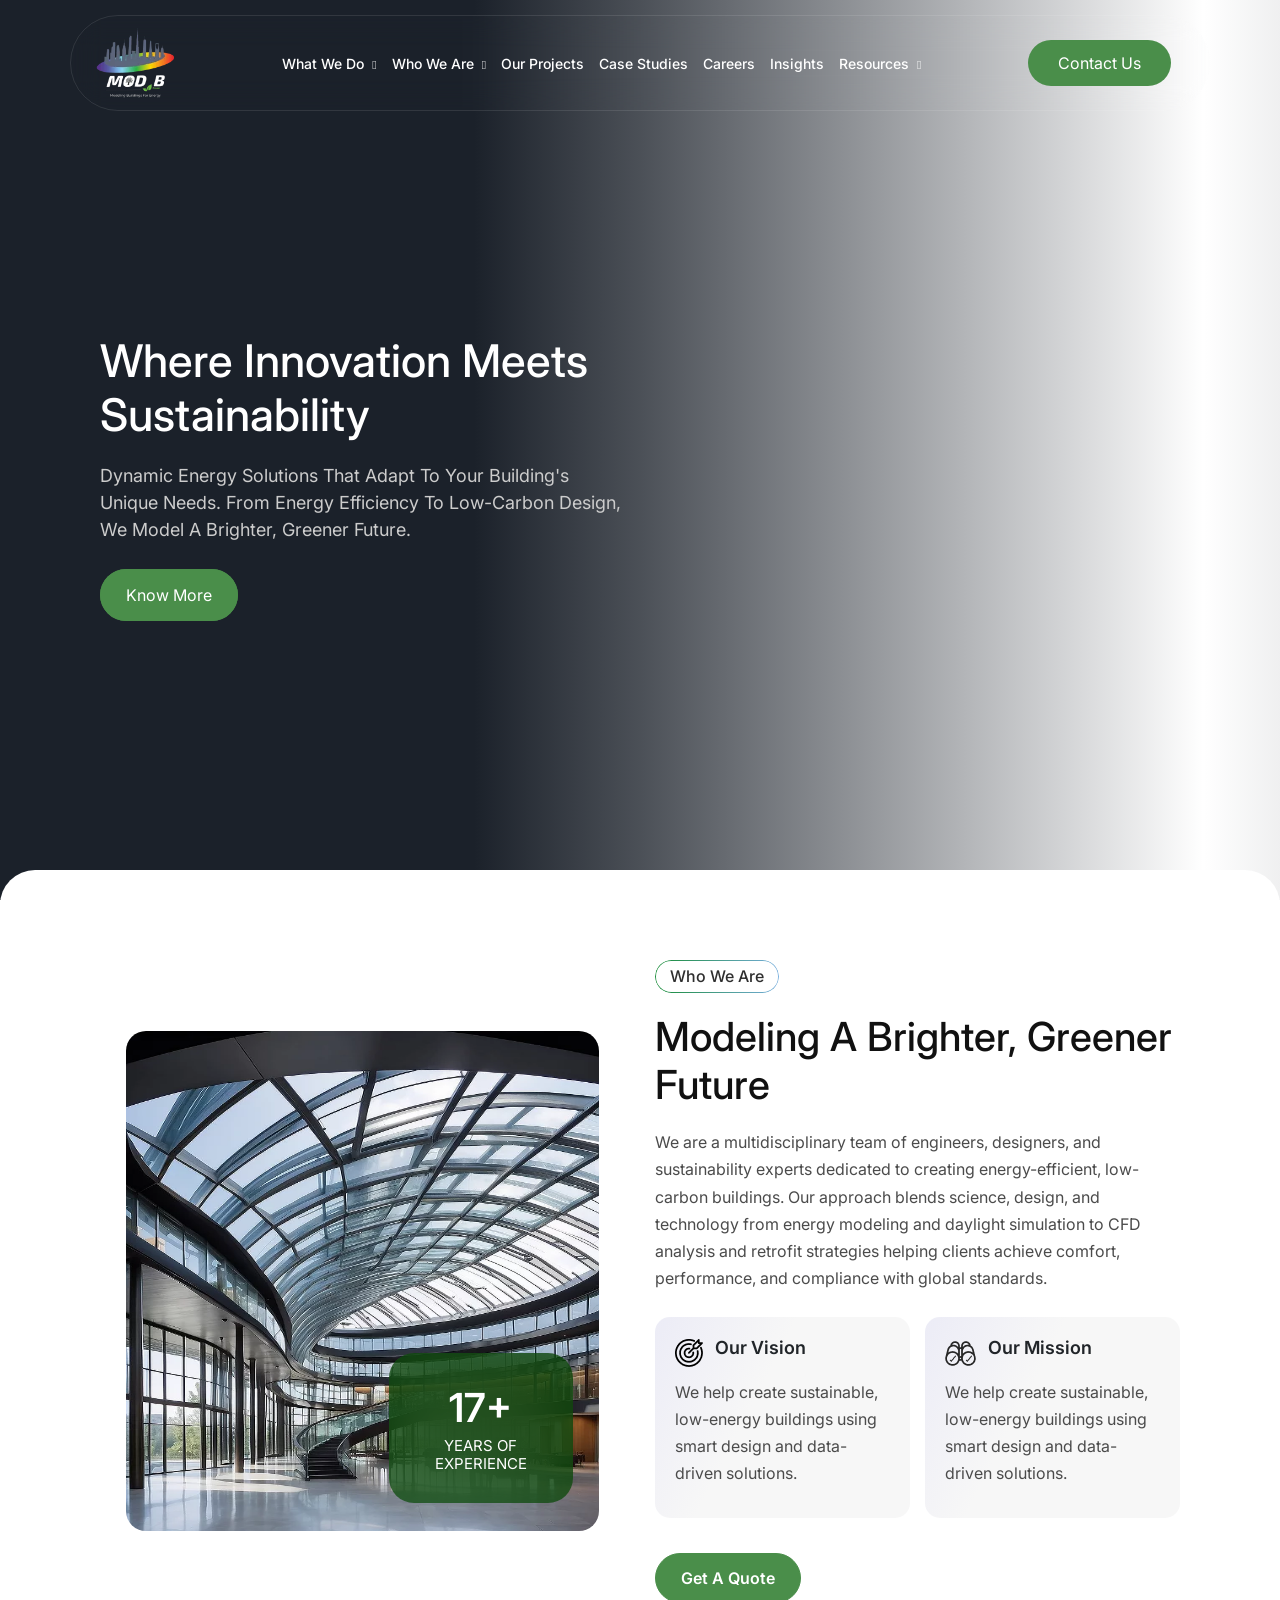
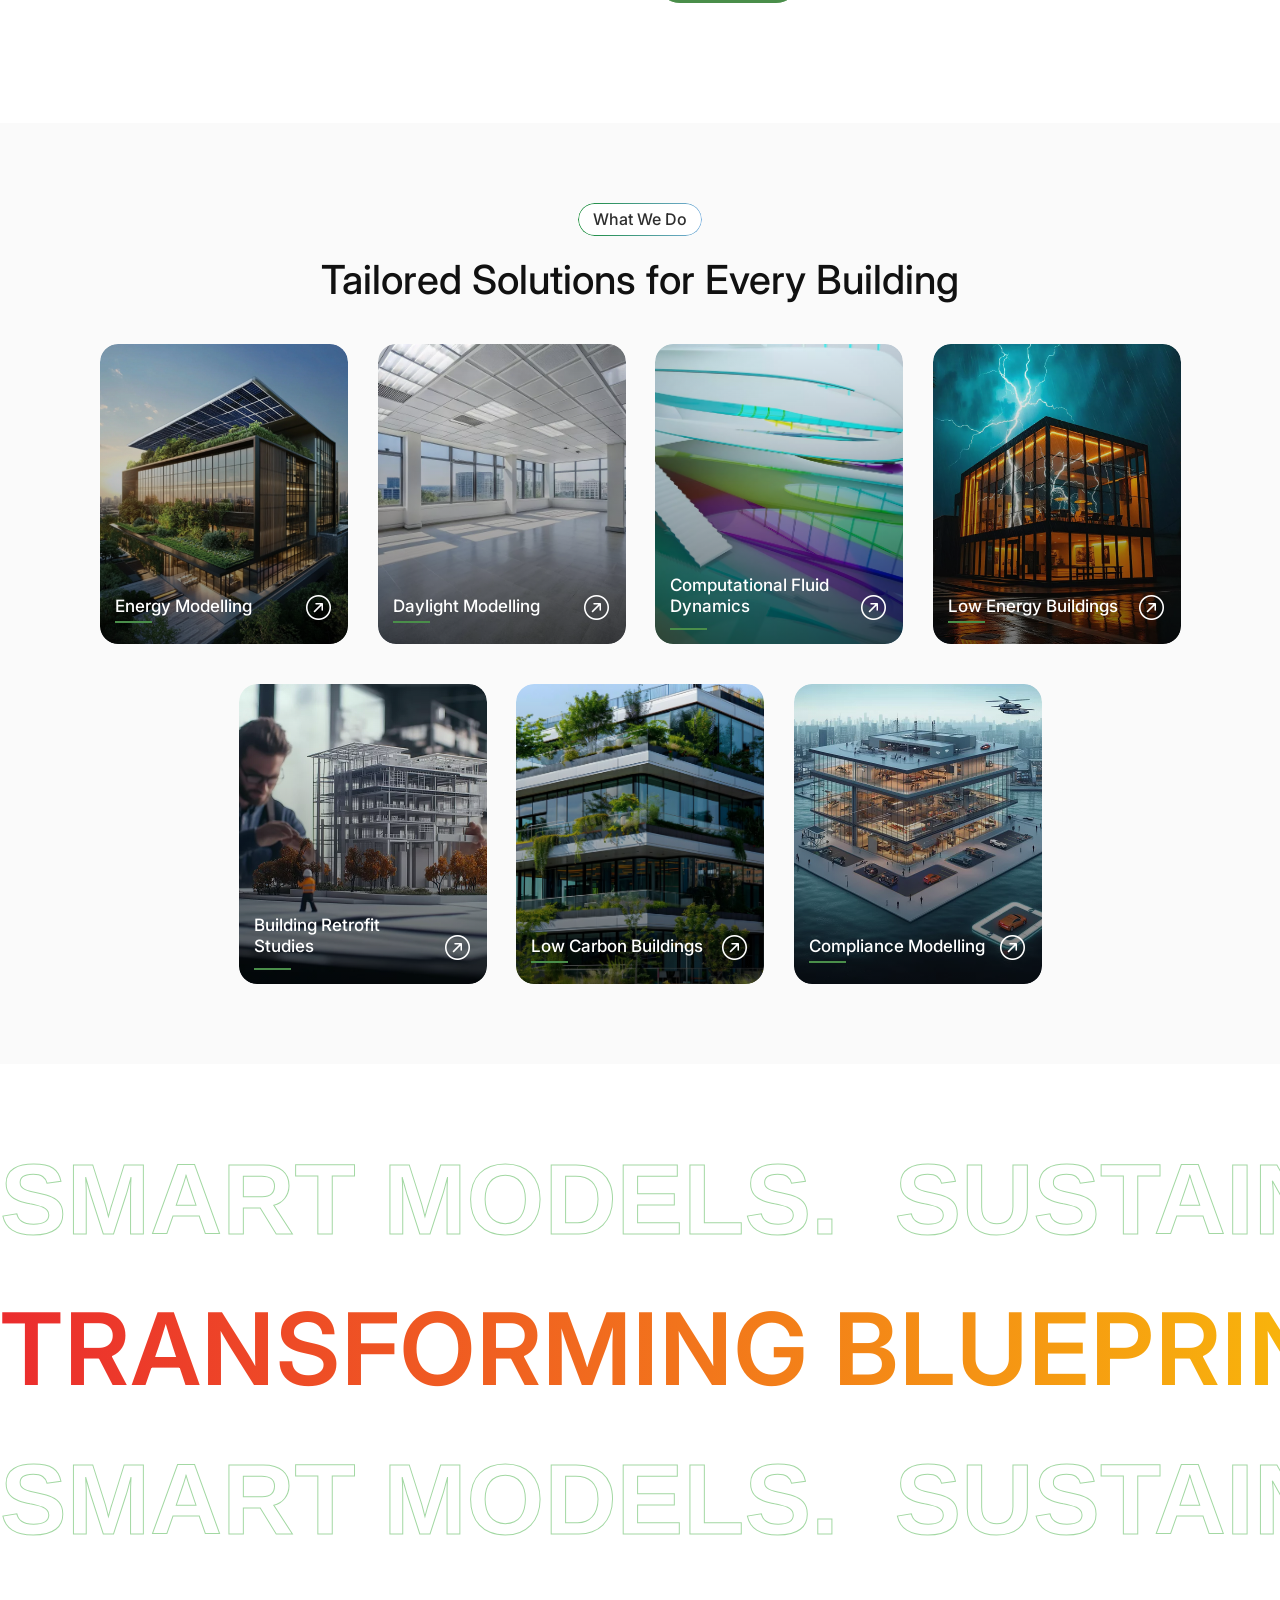
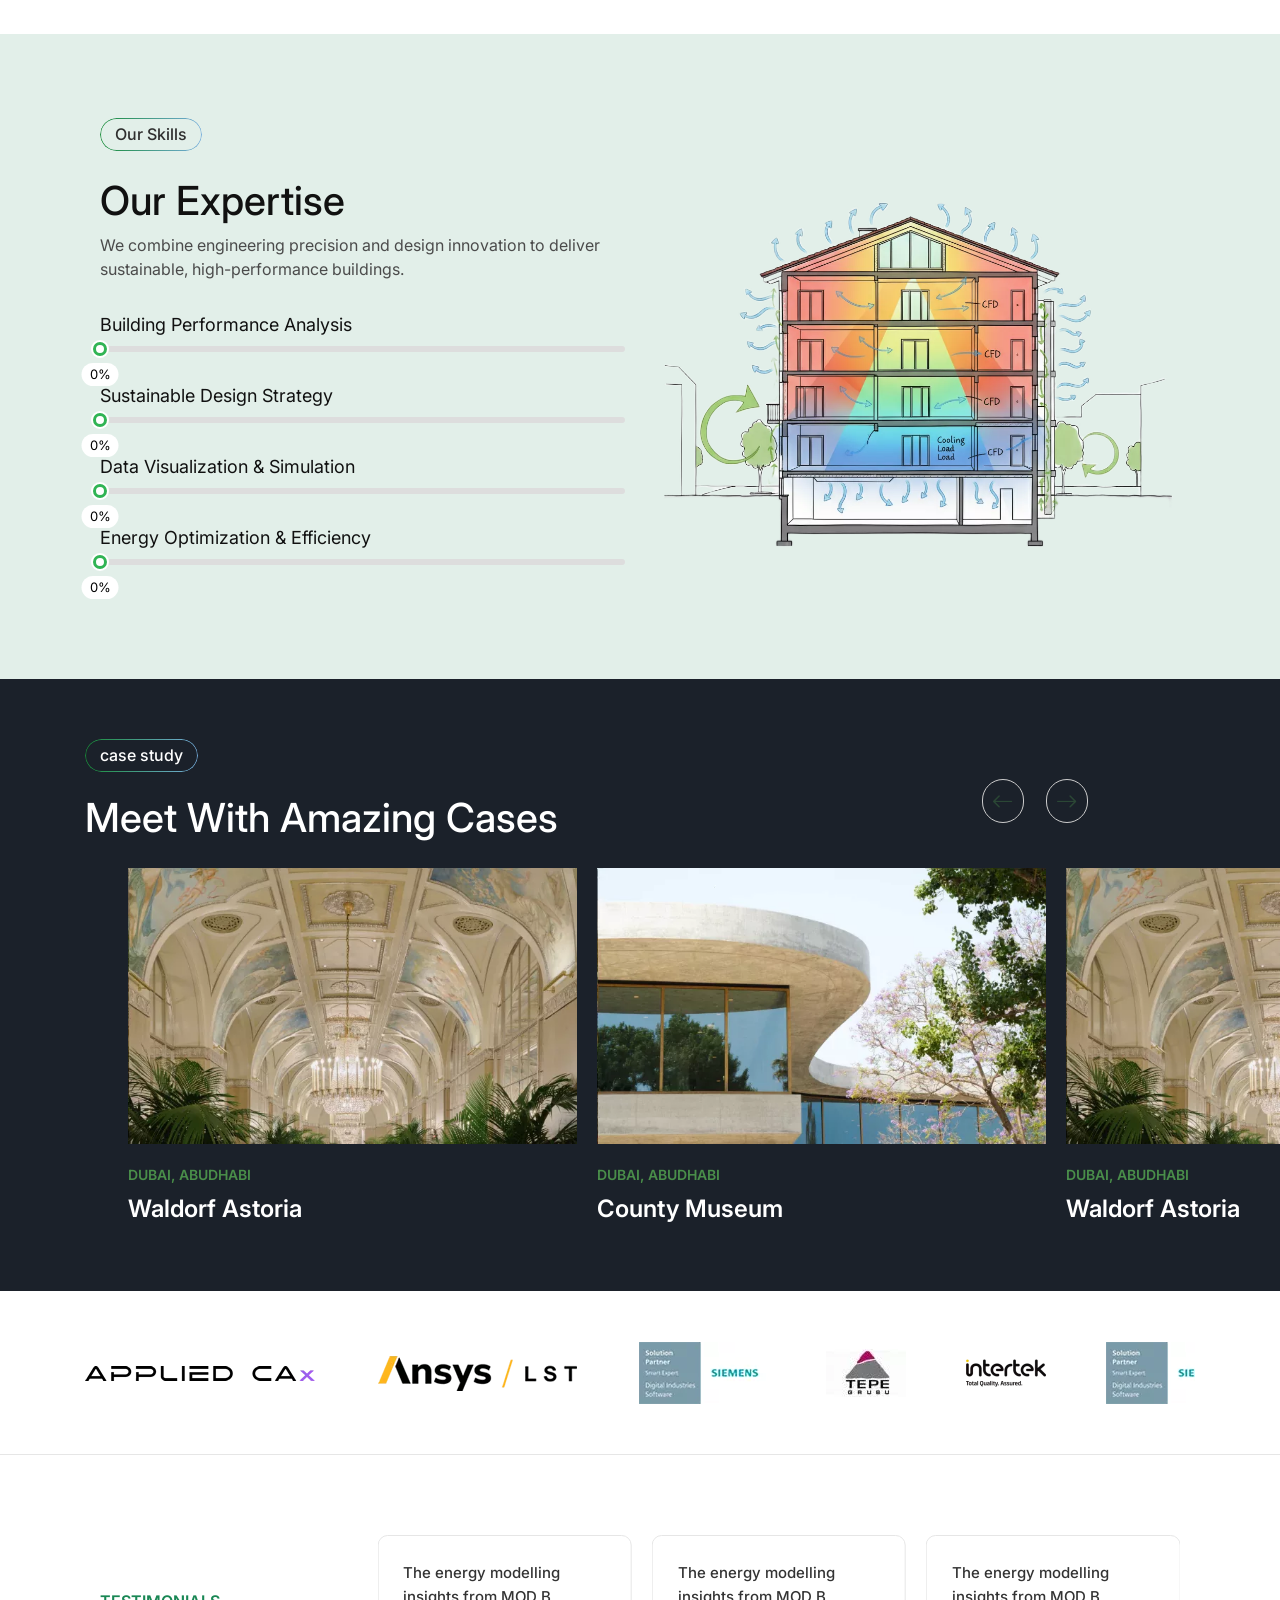
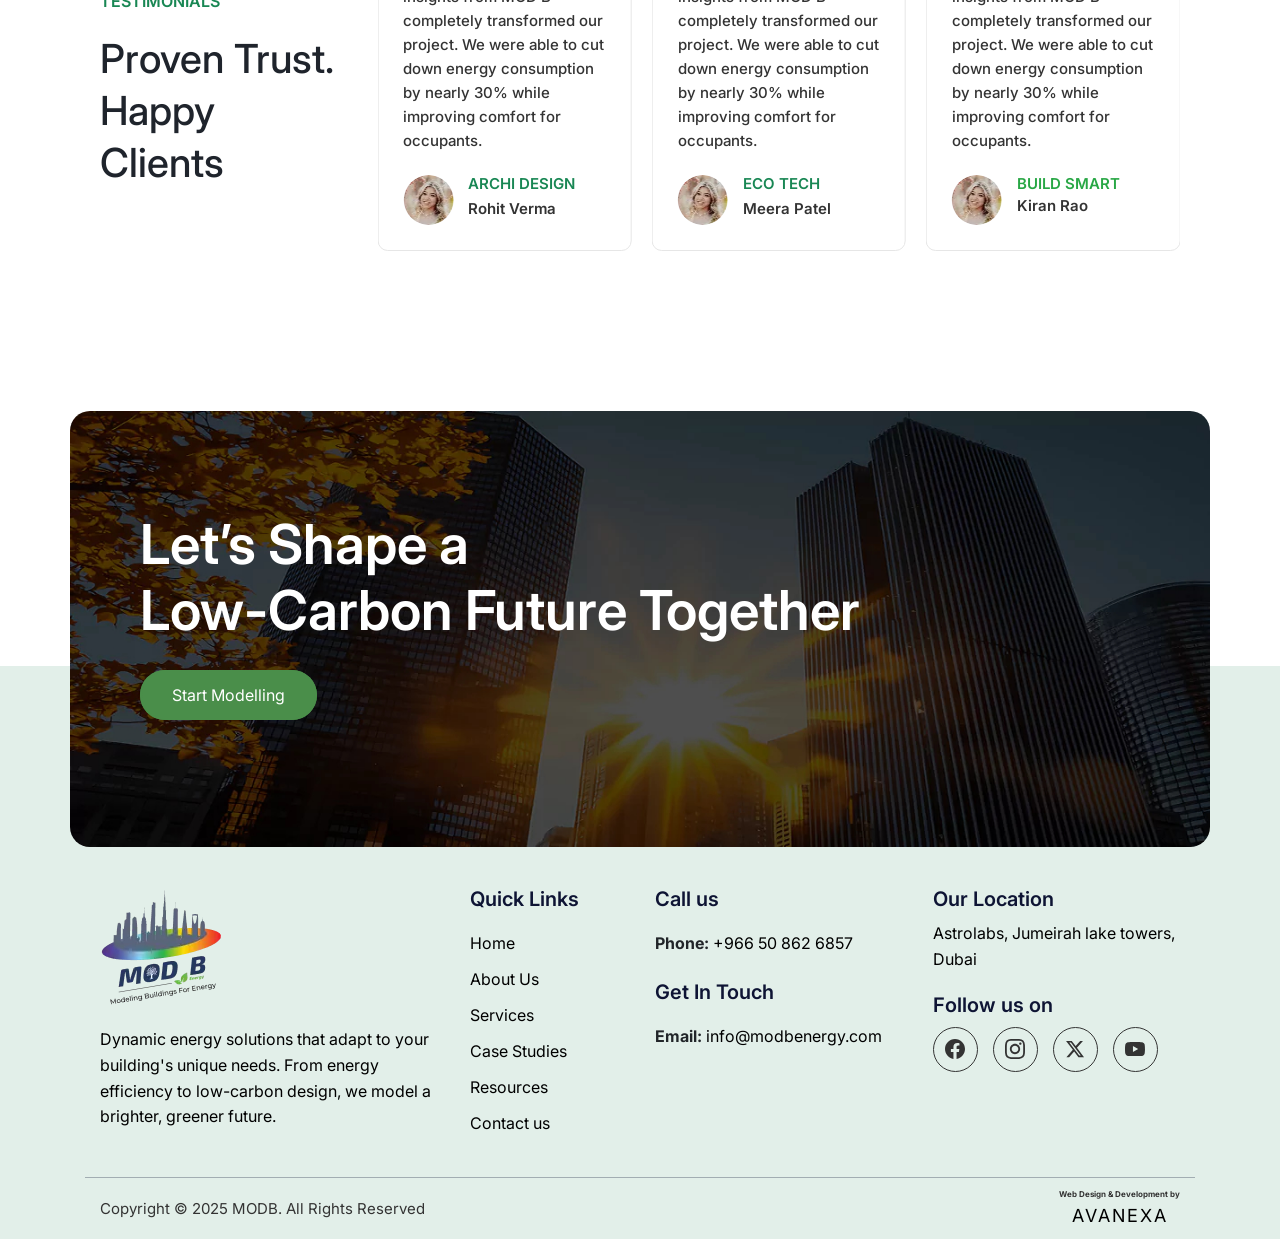
==== index.html @ cf3253ca "first comit" ====
<!DOCTYPE html>
<html lang="en">
  <link rel="stylesheet" href="https://cdnjs.cloudflare.com/ajax/libs/font-awesome/6.4.0/css/solid.min.css">
<link href="https://unpkg.com/aos@2.3.1/dist/aos.css" rel="stylesheet">
 <script src="https://unpkg.com/aos@2.3.1/dist/aos.js"></script>

<head>
  <title>MODB</title>
  <meta charset="utf-8">
  <meta name="viewport" content="width=device-width, initial-scale=1">
  <link rel="stylesheet" href="https://cdn.jsdelivr.net/npm/swiper@11/swiper-bundle.min.css" />
  <link rel="stylesheet" type="text/css" href="css/bootstrap.min.css">
  <link rel="stylesheet" type="text/css" href="plugins/animate/animate.min.css">
  <link rel="stylesheet" type="text/css" href="plugins/jquery-ui/jquery-ui.css">
  <link rel="stylesheet" type="text/css" href="plugins/slick/slick.css">
  <link rel="stylesheet" type="text/css" href="plugins/slick/slick-theme.css">
  <link rel="stylesheet" type="text/css" href="plugins/navbar/stellarnav.min.css">
  <link rel="stylesheet" type="text/css" href="plugins/lightbox/lightgallery.min.css">
  <link rel="stylesheet" type="text/css" href="plugins/lightbox/lg-transitions.min.css">
  <link rel="stylesheet" type="text/css" href="plugins/jquery-modal/jquery.modal.min.css">
  <link rel="stylesheet" type="text/css" href="plugins/icon/bootstrap-icons.css">
  <!-- <link rel="stylesheet" type="text/css" href="plugins/animateonscroll/aos.css"> -->
  <link rel="stylesheet" type="text/css" href="css/style.css">
  <link rel="stylesheet" href="text/css" href="css/responsive.css">
</head>

<body>

  <!--- aos -->

   
   

  <header class="modp-main-heading animate__fadeInRight">
    <div class="container">
      <div class="col-lg-2">
        <div class="logo">
          <img  class="modp-main-heading-img" src="images/modb-logo.webp">
        </div>
      </div>
    <div class="col-lg-8">
  <nav class="modo-unique-nav">
    <ul class="modo-unique-nav-ul">
      <!-- Dropdown 1 -->
      <li class="modo-unique-nav-item has-dropdown">
        <a href="#">What We Do</a>
        <ul class="modo-unique-dropdown">
           <li><a href="#">Service 1</a></li>
          <li><a href="#">Service 2</a></li>
          <li><a href="#">Service 3</a></li>
        </ul>
      </li>

      <!-- Dropdown 2 -->
      <li class="modo-unique-nav-item has-dropdown">
        <a href="#">Who We Are</a>
        <ul class="modo-unique-dropdown">
          <li><a href="#">About Us</a></li>
          <li><a href="#">Our Team</a></li>
          <li><a href="#">Mission & Vision</a></li>
        </ul>
      </li>

      <!-- Normal -->
      <li class="modo-unique-nav-item"><a href="#">Our Projects</a></li>
      <li class="modo-unique-nav-item"><a href="#">Case Studies</a></li>
      <li class="modo-unique-nav-item"><a href="#">Careers</a></li>
      <li class="modo-unique-nav-item"><a href="#">Insights</a></li>

      <!-- Dropdown 3 -->
      <li class="modo-unique-nav-item has-dropdown">
        <a href="#">Resources</a>
        <ul class="modo-unique-dropdown">
          <li><a href="#">Blog</a></li>
          <li><a href="#">Whitepapers</a></li>
          <li><a href="#">Downloads</a></li>
        </ul>
      </li>
    </ul>
  </nav>
</div>

      <div class="col-lg-2">
        <a href="#" class="contact-btn">Contact Us</a>
      </div>
    </div>
  </header>

<script>
document.addEventListener("DOMContentLoaded", function() {
  const dropdownParents = document.querySelectorAll(".has-dropdown");

  dropdownParents.forEach(item => {
    // Show dropdown on hover
    item.addEventListener("mouseenter", () => {
      item.classList.add("show-dropdown");
    });

    // Hide dropdown when mouse leaves
    item.addEventListener("mouseleave", () => {
      item.classList.remove("show-dropdown");
    });
  });
});
</script>

<!-- mobile nav-->
<nav class="modo-mobile-nav">
  <div class="modo-mobile-container">
    <div class="modo-mobile-header">
      <a href="#" class="modo-mobile-logo"><img  class="modo-mobile-logo-imm" src="images/modb-logo.webp" alt=""></a>

      <!-- Unique white mobile toggle button -->
      <div class="modo-mobile-toggle-btn" id="modoMenuToggle">
        <span></span>
        <span></span>
        <span></span>
      </div>
    </div>

    <ul class="modo-mobile-menu">
      <!-- Dropdown 1 -->
      <li class="modo-mobile-item has-mobile-dropdown">
        <a href="#">What We Do</a>
        <ul class="modo-mobile-dropdown">
          <li><a href="#">Service 1</a></li>
          <li><a href="#">Service 2</a></li>
          <li><a href="#">Service 3</a></li>
        </ul>
      </li>

      <!-- Dropdown 2 -->
      <li class="modo-mobile-item has-mobile-dropdown">
        <a href="#">Who We Are</a>
        <ul class="modo-mobile-dropdown">
          <li><a href="#">About Us</a></li>
          <li><a href="#">Our Team</a></li>
          <li><a href="#">Mission & Vision</a></li>
        </ul>
      </li>

      <!-- Normal Links -->
      <li class="modo-mobile-item"><a href="#">Our Projects</a></li>
      <li class="modo-mobile-item"><a href="#">Case Studies</a></li>
      <li class="modo-mobile-item"><a href="#">Careers</a></li>
      <li class="modo-mobile-item"><a href="#">Insights</a></li>

      <!-- Dropdown 3 -->
      <li class="modo-mobile-item has-mobile-dropdown">
        <a href="#">Resources</a>
        <ul class="modo-mobile-dropdown">
          <li><a href="#">Blog</a></li>
          <li><a href="#">Whitepapers</a></li>
          <li><a href="#">Downloads</a></li>
        </ul>
      </li>

      <!-- Contact -->
      <li><a href="#" class="modo-mobile-contact">Contact Us</a></li>
    </ul>
  </div>
</nav>
<script>
document.addEventListener("DOMContentLoaded", function () {
  const toggleBtn = document.getElementById("modoMenuToggle");
  const menu = document.querySelector(".modo-mobile-menu");
  const dropdowns = document.querySelectorAll(".has-mobile-dropdown");

  toggleBtn.addEventListener("click", () => {
    toggleBtn.classList.toggle("active");
    menu.classList.toggle("show");
  });

  dropdowns.forEach(drop => {
    drop.addEventListener("click", function (e) {
      e.stopPropagation();
      this.classList.toggle("open");
      const dropdownMenu = this.querySelector(".modo-mobile-dropdown");
      dropdownMenu.style.display =
        dropdownMenu.style.display === "flex" ? "none" : "flex";
    });
  });
});
</script>

  <!-- <section class="hero-section">
    <div class="row">
      <div class="hero-section-left col-lg-6">
        <div class="hero-left-content">
          <h1>Where Innovation Meets Sustainability</h1>
          <p>Dynamic energy solutions that adapt to your building's unique needs. From energy efficiency to low-carbon
            design, we model a brighter, greener future</p>
          <div class="hero-left-cta">
            <a href="#">Know More</a>
          </div>
        </div>
      </div>
      <div class="hero-section-right col-lg-6">
        <img src="images/hero-banner-img.webp">
      </div>
    </div>
  </section> -->

<section class="hero-section">
    <!-- Background video -->
    <video autoplay muted loop playsinline preload="auto" poster="images/hero-fallback.jpg">
      <source src="images/0_Office_Building_Architecture_1920x1080.mp4" type="video/mp4">
     
      Your browser does not support background video.
    </video>

    <div class="container">
      <div class="row align-items-center">
        <!-- LEFT -->
        <div class="hero-section-left col-lg-6">
          <div class="hero-left-content" data-aos="fade-up"
     data-aos-duration="1000" data-aos-once="true">
            <h1 class="modb-main-h1">Where Innovation Meets Sustainability</h1>
            <p>Dynamic energy solutions that adapt to your building's unique needs. From energy efficiency to low-carbon
              design, we model a brighter, greener future.</p>
            <div data-aos="fade-up"
     data-aos-duration="1000" class="hero-left-cta">
              <a href="#">Know More</a>
            </div>
          </div>
        </div>

        <!-- RIGHT -->
        <div class="hero-section-right col-lg-6">
          <!-- <img src="images/hero-banner-img.webp" alt="Hero Image"> -->
        </div>
      </div>
    </div>
  </section>

<!--- new about sectiobn-->

<section class="new-mo-aboutsection">
  <div class="container">
    <div class="row align-items-center">

      <!-- LEFT IMAGE -->
      <div class="col-md-6">
        <div class="new-mo-aboutsection-left">
       <div data-aos="zoom-in-up"  class="new-mo-aboutsection-left-imdiv" data-aos-once="true"  data-aos-duration="1000">
           <img  class="new-mo-aboutsection-leftim" src="images/Modeling-Brighter-future.webp.webp" alt="Modern Building">
       </div>
          <h4 class="new-mo-about-experience">
            20+<br><span>YEARS OF EXPERIENCE</span>
          </h4>
        </div>
      </div>

      <!-- RIGHT CONTENT -->
      <div class="col-md-6">
        <div class="new-mo-aboutsection-right"  data-aos="fade-left"
     data-aos-duration="1000" data-aos-once="true">
          <h6 class="new-mo-about-tag">Who We Are</h6>
          <h2 class="new-mo-aboutsection-right-h22" >Modeling A Brighter, Greener Future</h2>
          <p class="new-mo-aboutsection-right-ptag" >We are a multidisciplinary team of engineers, designers, and sustainability experts dedicated to creating energy-efficient, low-carbon buildings. Our approach blends science, design, and technology from energy modeling and daylight simulation to CFD analysis and retrofit strategies helping clients achieve comfort, performance, and compliance with global standards.</p>

          <div class="new-mo-about-boxes">
            <div class="new-mo-about-box" data-aos-duration="1000" data-aos="zoom-in-down" data-aos-once="true">
          <div  class="ab-fle-icondiv">
              <img  class="ab-fle-icondiv-img" src="images/ab1.webp" alt="">
              <h5 class="ab-fle-icondiv-h5">Our Vision</h5>
          </div>
              <p class="new-mo-aboutsection-right-ptag-1">We help create sustainable, low-energy buildings using smart design and data-driven solutions.</p>
            </div>
            <div class="new-mo-about-box" data-aos-duration="1000" data-aos="zoom-in-down" data-aos-once="true">
           <div class="ab-fle-icondiv">
              <img  class="ab-fle-icondiv-img" src="images/ab2.webp" alt="">
              <h5  class="ab-fle-icondiv-h5">Our Mission</h5>
           </div>
              <p class="new-mo-aboutsection-right-ptag-1">We help create sustainable, low-energy buildings using smart design and data-driven solutions.</p>
            </div>
          </div>

          <div class="new-mo-about-cta" >
            <a href="#" class="new-mo-about-btn">Get A Quote</a>
          </div>
        </div>
      </div>

    </div>
  </div>
</section>

<!-- about no conting script -->

<script>
document.addEventListener("DOMContentLoaded", function () {
  let counted = false;

  function countExperience() {
    const section = document.querySelector(".new-mo-aboutsection-left");
    const counterElement = section.querySelector(".new-mo-about-experience");
    const sectionTop = section.getBoundingClientRect().top;
    const triggerHeight = window.innerHeight * 0.85;

    if (!counted && sectionTop < triggerHeight) {
      counted = true;
      let start = 0;
      const end = 20; // final number
      const duration = 2000; // animation duration (ms)
      const stepTime = 20; // smaller = smoother animation
      const increment = end / (duration / stepTime);

      const counter = setInterval(() => {
        start += increment;
        if (start >= end) {
          start = end;
          clearInterval(counter);
        }
        counterElement.innerHTML = Math.floor(start) + "+<br><span>YEARS OF EXPERIENCE</span>";
      }, stepTime);

      window.removeEventListener("scroll", countExperience);
    }
  }

  window.addEventListener("scroll", countExperience);
});
</script>



<!-- tailered solution section-->

<section class="tailered-mo-mainsection">
  

        <div class="mog-gifaniadiv-2"> 
        <img class="mog-gifaniadiv-gif-2" src="images/MODB-gif.gif" alt="">
      </div>
   
  <div class="container">
 <div  class="new-mo-about-tag-divv">
  <h6  data-aos="fade-up"
     data-aos-duration="1000" data-aos-once="true" class="new-mo-about-tag-2">What We Do</h6>
 </div>
    <h2  data-aos="fade-up"
     data-aos-duration="1000" data-aos-once="true" class="tailered-mo-mainsection-h2">Tailored Solutions for Every Building</h2>
    <div class="row gy-4">

      <!-- CARD 1 -->
      <div class="col-md-3 col-sm-6">
        <div class="tailered-mo-maincol-content"  data-aos="flip-left"
     data-aos-easing="ease-out-cubic"
     data-aos-duration="1000" data-aos-once="true">
          <img src="images/Energy.webp" alt="Energy Modelling">
          <div class="tailered-mo-overlay"></div>
          <h4 class="tailered-mo-title">Energy Modelling</h4>
          <p class="tailered-mo-hovertext">Optimizing energy efficiency through advanced data-driven modeling.</p>
          <div class="tailered-mo-icon"><i class="bi bi-arrow-up-right-circle"></i></div>
        </div>
      </div>

      <!-- CARD 2 -->
      <div class="col-md-3 col-sm-6">
        <div class="tailered-mo-maincol-content" data-aos="flip-right"
     data-aos-easing="ease-out-cubic"
     data-aos-duration="1000" data-aos-once="true">
          <img src="images/Daylight.webp" alt="Daylight Modelling">
          <div class="tailered-mo-overlay"></div>
          <h4 class="tailered-mo-title">Daylight Modelling</h4>
          <p class="tailered-mo-hovertext">Enhancing natural light to improve energy savings and well-being.</p>
          <div class="tailered-mo-icon"><i class="bi bi-arrow-up-right-circle"></i></div>
        </div>
      </div>

      <!-- CARD 3 -->
      <div class="col-md-3 col-sm-6">
        <div class="tailered-mo-maincol-content" data-aos="flip-right"
     data-aos-easing="ease-out-cubic"
     data-aos-duration="1000" data-aos-once="true">
          <img src="images/Computational.webp" alt="Computational Fluid Dynamics">
          <div class="tailered-mo-overlay"></div>
          <h4 class="tailered-mo-title">Computational Fluid Dynamics</h4>
          <p class="tailered-mo-hovertext">Advanced airflow simulation ensuring optimal thermal comfort.</p>
          <div class="tailered-mo-icon"><i class="bi bi-arrow-up-right-circle"></i></div>
        </div>
      </div>

      <!-- CARD 4 -->
      <div class="col-md-3 col-sm-6">
        <div class="tailered-mo-maincol-content" data-aos="flip-left"
     data-aos-easing="ease-out-cubic"
     data-aos-duration="1000" data-aos-once="true">
          <img src="images/Low-Energy.webp" alt="Low Energy Buildings">
          <div class="tailered-mo-overlay"></div>
          <h4 class="tailered-mo-title">Low Energy Buildings</h4>
          <p class="tailered-mo-hovertext">Delivering sustainable, low-carbon design strategies for buildings.</p>
          <div class="tailered-mo-icon"><i class="bi bi-arrow-up-right-circle"></i></div>
        </div>
      </div>

    </div>

<div class="tail-seco-rowdiv">
 <div class="row gy-4">

      <!-- CARD 1 -->
      <div class="col-md-3 col-sm-6">
        <div class="tailered-mo-maincol-content"  data-aos="flip-left"
     data-aos-easing="ease-out-cubic"
     data-aos-duration="1000" data-aos-once="true">
          <img src="images/Building.webp" alt="Energy Modelling">
          <div class="tailered-mo-overlay"></div>
          <h4 class="tailered-mo-title">Building Retrofit Studies</h4>
          <p class="tailered-mo-hovertext">Optimizing energy efficiency through advanced data-driven modeling.</p>
          <div class="tailered-mo-icon"><i class="bi bi-arrow-up-right-circle"></i></div>
        </div>
      </div>

      <!-- CARD 2 -->
      <div class="col-md-3 col-sm-6">
        <div class="tailered-mo-maincol-content"  data-aos="flip-right"
     data-aos-easing="ease-out-cubic"
     data-aos-duration="1000" data-aos-once="true" >
          <img src="images/Carbon.webp" alt="Daylight Modelling">
          <div class="tailered-mo-overlay"></div>
          <h4 class="tailered-mo-title">Low Carbon Buildings</h4>
          <p class="tailered-mo-hovertext">Enhancing natural light to improve energy savings and well-being.</p>
          <div class="tailered-mo-icon"><i class="bi bi-arrow-up-right-circle"></i></div>
        </div>
      </div>

      <!-- CARD 3 -->
      <div class="col-md-3 col-sm-6">
        <div class="tailered-mo-maincol-content"  data-aos="flip-left"
     data-aos-easing="ease-out-cubic"
     data-aos-duration="1000" data-aos-once="true">
          <img src="images/Compliance.webp" alt="Computational Fluid Dynamics">
          <div class="tailered-mo-overlay"></div>
          <h4 class="tailered-mo-title">Compliance Modelling</h4>
          <p class="tailered-mo-hovertext">Advanced airflow simulation ensuring optimal thermal comfort.</p>
          <div class="tailered-mo-icon"><i class="bi bi-arrow-up-right-circle"></i></div>
        </div>
      </div>


    </div>
</div>

  </div>
</section>

  <section class="visiple-overflo-gif-section">

        <div class="mog-gifaniadiv"> 
        <img class="mog-gifaniadiv-gif" src="images/MODB-gif.gif" alt="">
      </div>
    </section>


  <section class="what-we-do-section">
    <!-- <div class="container">
      <p class="small-heading">What we do</p>
      <h2 class="main-heading">Tailored Solutions for Every Building</h2>


      <div class="what-we-do-grid row">
        <div class="what-we-grid-indi col-lg-3 col-md-6 col-sm-12">
          <img src="images/what-we-do-img1.webp">
          <p>Energy Modelling</p>
        </div>
        <div class="what-we-grid-indi col-lg-3 col-md-6 col-sm-12">
          <img src="images/what-we-do-img2.webp">
          <p>Daylight Modelling</p>
        </div>
        <div class="what-we-grid-indi col-lg-3 col-md-6 col-sm-12">
          <img src="images/what-we-do-img3.webp">
          <p>Computational Fluid Dynamics</p>
        </div>
        <div class="what-we-grid-indi col-lg-3 col-md-6 col-sm-12">
          <img src="images/what-we-do-img4.webp">
          <p>Low Carbon Buildings</p>
        </div>
      </div>

      <div class="what-we-do-grid row">
        <div class="what-we-grid-indi col-lg-3 col-md-6 col-sm-12">
          <img src="images/what-we-do-img5.webp">
          <p>Low Energy Buildings</p>
        </div>
        <div class="what-we-grid-indi col-lg-3 col-md-6 col-sm-12">
          <img src="images/what-we-do-img6.webp">
          <p>Building Retrofit Studies</p>
        </div>
        <div class="what-we-grid-indi col-lg-3 col-md-6 col-sm-12">
          <img src="images/what-we-do-img7.webp">
          <p>Compliance Modelling</p>
        </div>
      </div>
    </div> -->


  

    <div class="marquee-section" >
      <div class="marquee-container">
        <div class="marquee-content marquee-left">
          <div class="marquee-text">
            <span class="marquee-item">Smart Models.&nbsp;&nbsp;</span>
            <span class="marquee-item">Sustainable Futures&nbsp;&nbsp;</span>
            <span class="marquee-item">Smart Models.&nbsp;&nbsp;</span>
            <span class="marquee-item">Sustainable Futures&nbsp;&nbsp;</span>
          </div>
        </div>
      </div>
    </div>



    <div class="marquee-section">

    
      <div class="marquee-container">
        <div class="marquee-content marquee-right">
          <div class="marquee-text">
            <span class="marquee-item">Transforming Blueprints into Green Performance&nbsp;&nbsp;</span>
            <span class="marquee-item">Transforming Blueprints into Green Performance&nbsp;&nbsp;</span>
            <span class="marquee-item">Transforming Blueprints into Green Performance&nbsp;&nbsp;</span>
            <span class="marquee-item">Transforming Blueprints into Green Performance&nbsp;&nbsp;</span>
          </div>
        </div>
      </div>
    </div>

    <div class="marquee-section">
      <div class="marquee-container">
        <div class="marquee-content marquee-left">
          <div class="marquee-text">
            <span class="marquee-item">Smart Models.&nbsp;&nbsp;</span>
            <span class="marquee-item">Sustainable Futures&nbsp;&nbsp;</span>
            <span class="marquee-item">Smart Models.&nbsp;&nbsp;</span>
            <span class="marquee-item">Sustainable Futures&nbsp;&nbsp;</span>
          </div>
        </div>
      </div>
    </div>

  </section>

<!-- our expertise section-->
<section class="mo-ourexper-section">
    <div class="container">
      <div class="row align-items-center">
        <!-- LEFT -->
        <div class="col-md-6">
          <div class="mo-ourexper-section-left">
           <h6  class="new-mo-about-tag-a">Our Skills</h6>
            <h2 class="mo-ourexper-section-mainh2">Our Expertise</h2>
            <p class="mo-ourexper-section-mainp"  >
              We combine engineering precision and design innovation to deliver
              sustainable, high-performance buildings.
            </p>

            <div class="mo-progress-item">
              <div class="mo-progress-title">Building Performance Analysis</div>
              <div class="mo-progress-bar">
                <div class="mo-progress-fill" data-target="90">
                  <span class="mo-progress-percent">0%</span>
                  <span class="mo-progress-dot"></span>
                </div>
              </div>
            </div>

            <div class="mo-progress-item">
              <div class="mo-progress-title">Sustainable Design Strategy</div>
              <div class="mo-progress-bar">
                <div class="mo-progress-fill" data-target="95">
                  <span class="mo-progress-percent">0%</span>
                  <span class="mo-progress-dot"></span>
                </div>
              </div>
            </div>

            <div class="mo-progress-item">
              <div class="mo-progress-title">
                Data Visualization & Simulation
              </div>
              <div class="mo-progress-bar">
                <div class="mo-progress-fill" data-target="85">
                  <span class="mo-progress-percent">0%</span>
                  <span class="mo-progress-dot"></span>
                </div>
              </div>
            </div>

            <div class="mo-progress-item">
              <div class="mo-progress-title">
                Energy Optimization & Efficiency
              </div>
              <div class="mo-progress-bar">
                <div class="mo-progress-fill" data-target="90">
                  <span class="mo-progress-percent">0%</span>
                  <span class="mo-progress-dot"></span>
                </div>
              </div>
            </div>
          </div>
        </div>

        <!-- RIGHT -->
        <div class="col-md-6">
          <div class="mo-ourexper-section-right" data-aos-once="true" data-aos="fade-left"
  
    
     data-aos-duration="1000">
            <img class="mo-ourexper-section-right-imm"
              src="images/Expertise-ana.webp"
              alt="Building Performance Analysis"
            />
          </div>
        </div>
      </div>
    </div>
  </section>

  <script>
    document.addEventListener("DOMContentLoaded", function () {
      const progressBars = document.querySelectorAll(".mo-progress-fill");

      const observer = new IntersectionObserver(
        (entries) => {
          entries.forEach((entry) => {
            if (entry.isIntersecting) {
              animateBar(entry.target);
              observer.unobserve(entry.target);
            }
          });
        },
        { threshold: 0.4 }
      );

      progressBars.forEach((bar) => observer.observe(bar));

      function animateBar(fill) {
        const target = +fill.getAttribute("data-target");
        const percent = fill.querySelector(".mo-progress-percent");
        const dot = fill.querySelector(".mo-progress-dot");

        fill.style.width = target + "%";

        let current = 0;
        const duration = 1800;
        const stepTime = 20;
        const totalSteps = duration / stepTime;
        const increment = target / totalSteps;

        const interval = setInterval(() => {
          current += increment;
          if (current >= target) {
            current = target;
            clearInterval(interval);
          }
          percent.textContent = Math.round(current) + "%";

          // Keep the percentage and dot at the right end of the progress bar
          percent.style.right = "0";
          dot.style.right = "0";
        }, stepTime);
      }
    });
  </script>

  <!-- <section class="experience-section">
    <div class="container">
      <div class="row experience-row">
        <div class="col-lg-6 experience-left-sec">
          <p class="small-heading">since from 2005</p>
          <h2 class="main-heading">Two Worlds, One Vision Sustainable Innovation</h2>
          <p class="desc-para">MOD B seamlessly integrates advanced technology with sustainable design principles to
            create
            energy-efficient solutions that adapt to your needs. Like Gemini, we’re always evolving and adapting,
            ensuring that each project receives the optimal balance of innovation and environmental responsibility</p>
          <div class="exp-cta">
            <a href="#">get a quote</a>
          </div>
        </div>
        <div class="col-lg-5 experience-right-sec">
          <img src="images/experience-right-img.webp" alt="">


          <div id="home-counter">
            <div class="home-counter-item">
              <h1 class="home-counter-count" data-number="20+"></h1>
              <h3 class="home-counter-text">Years of experience</h3>
            </div>
          </div>


        </div>
      </div>
    </div>
  </section> -->


  <section class="home-cases-section">
    <div class="container" >
      <h6 class="new-mo-about-tag-c" data-aos="fade-up" data-aos-once="true"  data-aos-duration="1000"> case study</h6>
      <h2 class="main-heading" data-aos="fade-up" data-aos-once="true"  data-aos-duration="1000">Meet with amazing cases</h2>
    </div>
    <div class="cases-swiper-sec" >
      <!-- Slider main container -->
      <div class="cases-swiper"  >

        <div data-aos="fade-up" data-aos-once="true"  data-aos-duration="1000" class="swiper-button-prev"><i class="bi bi-arrow-left"></i></div>
        <div data-aos="fade-up" data-aos-once="true"  data-aos-duration="1000" class="swiper-button-next"><i class="bi bi-arrow-right"></i></div>

        <!-- Additional required wrapper -->
        <div class="swiper-wrapper" >
          <!-- Slides -->
          <div class="swiper-slide">
            <img src="images/cases-img-1.webp">
            <p class="cases-location">dubai, Abudhabi</p>
            <h6 class="cases-name">Waldorf Astoria</h6>
          </div>
          <div class="swiper-slide">
            <img src="images/cases-img-2.webp">
            <p class="cases-location">dubai, Abudhabi</p>
            <h6 class="cases-name">County Museum</h6>
          </div>
          <div class="swiper-slide">
            <img src="images/cases-img-1.webp">
            <p class="cases-location">dubai, Abudhabi</p>
            <h6 class="cases-name">Waldorf Astoria</h6>
          </div>
        </div>

      </div>

    </div>
  </section>





  <!--marque logo section-->
  <section class="modp-brandlogo-section" data-aos="fade-up" data-aos-once="true"  data-aos-duration="1000">
    <div class="brand-section-marq-modp">
      <div class="container">

        <div class="brand-track-container">
          <div class="d-flex brand-marquee-lo">
            <!-- First set of logos -->
            <div class="brand-logo-wrapper"><img src="images/applied.webp" class="brand-logo" alt="Brand 1"></div>
            <div class="brand-logo-wrapper"><img src="images/ansyslst.webp" class="brand-logo" alt="Brand 2"></div>
            <div class="brand-logo-wrapper"><img src="images/siemens.webp" class="brand-logo" alt="Brand 3"></div>
            <div class="brand-logo-wrapper"><img src="images/tepe.webp" class="brand-logo" alt="Brand 4"></div>
            <div class="brand-logo-wrapper"><img src="images/intertek.webp" class="brand-logo" alt="Brand 5"></div>
            <div class="brand-logo-wrapper"><img src="images/siemens.webp" class="brand-logo" alt="Brand 6"></div>

            <!-- Duplicate for seamless loop -->
            <div class="brand-logo-wrapper"><img src="images/applied.webp" class="brand-logo" alt="Brand 1"></div>
            <div class="brand-logo-wrapper"><img src="images/ansyslst.webp" class="brand-logo" alt="Brand 2"></div>
            <div class="brand-logo-wrapper"><img src="images/siemens.webp" class="brand-logo" alt="Brand 3"></div>
            <div class="brand-logo-wrapper"><img src="images/tepe.webp" class="brand-logo" alt="Brand 4"></div>
            <div class="brand-logo-wrapper"><img src="images/intertek.webp" class="brand-logo" alt="Brand 5"></div>
            <div class="brand-logo-wrapper"><img src="images/applied.webp" class="brand-logo" alt="Brand 6"></div>
            <div class="brand-logo-wrapper"><img src="images/siemens.webp" class="brand-logo" alt="Brand 6"></div>


            <div class="brand-logo-wrapper"><img src="images/ansyslst.webp" class="brand-logo" alt="Brand 1"></div>
            <div class="brand-logo-wrapper"><img src="images/siemens.webp" class="brand-logo" alt="Brand 2"></div>
            <div class="brand-logo-wrapper"><img src="images/tepe.webp" class="brand-logo" alt="Brand 3"></div>
            <div class="brand-logo-wrapper"><img src="images/intertek.webp" class="brand-logo" alt="Brand 4"></div>
            <div class="brand-logo-wrapper"><img src="images/applied.webp" class="brand-logo" alt="Brand 5"></div>
            <div class="brand-logo-wrapper"><img src="images/ansyslst.webp" class="brand-logo" alt="Brand 6"></div>

          </div>
        </div>
      </div>
    </div>
  </section>


  <!-- testi section-->

  <!-- ======== Testimonial Section Start ======== -->
  <section class="modp-testi-section">
    <div class="container">
      <div class="row align-items-center">
        <!-- Left Side -->
        <div class="col-md-3 mb-4 mb-md-0">
          <p class="modp-testi-h2-top-hea" data-aos="fade-right" data-aos-once="true"  data-aos-duration="1000">TESTIMONIALS</p>
          <h2  data-aos="fade-right" data-aos-once="true"  data-aos-duration="1000" class="modp-testi-h2">Proven Trust.<br />Happy Clients</h2>
        </div>

        <!-- Right Side (Swiper) -->
        <div class="col-md-9">
          <div class="swiper modp-testi-swiper"  data-aos="fade-left" data-aos-once="true"  data-aos-duration="1000">
            <div class="swiper-wrapper">
              <!-- Slide 1 -->
              <div class="swiper-slide">
                <div class="testi-card">
                  <p class="modp-testi-p">
                    The energy modelling insights from MOD B completely
                    transformed our project. We were able to cut down energy
                    consumption by nearly 30% while improving comfort for
                    occupants.
                  </p>
                  <div class="client-info">
                    <img src="images/tes.webp" class="rounded-circle" alt="Client" width="50" height="50" />
                    <div class="">
                      <p class="modp-last-testi-gree-p">
                        ARCHI DESIGN
                      </p>
                      <p class="modp-last-testi">Anita Sharma</p>
                    </div>
                  </div>
                </div>
              </div>

              <!-- Slide 2 -->
              <div class="swiper-slide">
                <div class="testi-card">
                  <p class="modp-testi-p">
                    The energy modelling insights from MOD B completely
                    transformed our project. We were able to cut down energy
                    consumption by nearly 30% while improving comfort for
                    occupants.
                  </p>
                  <div class="client-info">
                    <img src="images/tes.webp" class="rounded-circle" alt="Client" width="50" height="50" />
                    <div class="">
                      <p class="modp-last-testi-gree-p">
                        ARCHI DESIGN
                      </p>
                      <p class="modp-last-testi">Rohit Verma</p>
                    </div>
                  </div>
                </div>
              </div>

              <!-- Slide 3 -->
              <div class="swiper-slide">
                <div class="testi-card">
                  <p class="modp-testi-p">
                    The energy modelling insights from MOD B completely
                    transformed our project. We were able to cut down energy
                    consumption by nearly 30% while improving comfort for
                    occupants.
                  </p>
                  <div class="client-info">
                    <img src="images/tes.webp" class="rounded-circle" alt="Client" width="50" height="50" />
                    <div class="">
                      <p class="modp-last-testi-gree-p">
                        ECO TECH
                      </p>
                      <p class="modp-last-testi">Meera Patel</p>
                    </div>
                  </div>
                </div>
              </div>

              <!-- Slide 4 -->
              <div class="swiper-slide">
                <div class="testi-card">
                  <p class="modp-testi-p">
                    The energy modelling insights from MOD B completely
                    transformed our project. We were able to cut down energy
                    consumption by nearly 30% while improving comfort for
                    occupants.
                  </p>
                  <div class="client-info">
                    <img src="images/tes.webp" class="rounded-circle" alt="Client" width="50" height="50" />
                    <div class="">
                      <p class="text-success small fw-semibold mb-1">
                        BUILD SMART
                      </p>
                      <p class="modp-last-testi">Kiran Rao</p>
                    </div>
                  </div>
                </div>
              </div>
            </div>

            <!-- Pagination + Navigation 
              <div class="swiper-pagination mt-3"></div>
              <div class="swiper-button-next"></div>
              <div class="swiper-button-prev"></div>-->

          </div>
        </div>
      </div>
    </div>
  </section>





  <section class="home-prefoo-section">
    <div class="container home-prefoo-cont"  >
      <h2 data-aos="fade-up" data-aos-once="true"  data-aos-duration="1000">Let’s Shape a <br>Low-Carbon Future Together</h2>
      <div class="pree-foo-cta" data-aos="fade-up" data-aos-once="true"  data-aos-duration="1000">
        <a  href="">Start Modelling</a>
      </div>
    </div>
  </section>





  <footer class="main-footer">
    <div class="container">
      <div class="row footer-row">
        <div class="col-lg-4 col-md-6 footer-col-1">
          <div class="footer-logo" data-aos="zoom-in-up"  data-aos-duration="1000" data-aos-once="true">
            <img src="images/footer-logo.webp" alt="MOD B Logo">
          </div>
          <div class="footer-description">
            <p  data-aos="fade-up" data-aos-duration="1000" data-aos-once="true">Dynamic energy solutions that adapt to your building's unique needs. From energy efficiency to low-carbon
              design, we model a brighter, greener future.</p>
          </div>
        </div>

        <div class="col-lg-2 col-md-6 footer-col-2">
          <div class="footer-quick-links" data-aos="fade-up" data-aos-duration="1000" data-aos-once="true">
            <h4>Quick Links</h4>
            <ul>
              <li><a href="#">Home</a></li>
              <li><a href="#">About Us</a></li>
              <li><a href="#">Services</a></li>
              <li><a href="#">Case Studies</a></li>
              <li><a href="#">Resources</a></li>
              <li><a href="#">Contact us</a></li>
            </ul>
          </div>
        </div>

        <div class="col-lg-3 col-md-6 footer-col-3">
          <div class="footer-location" data-aos="fade-up" data-aos-duration="1000" data-aos-once="true">
            <h4>Call us</h4>
            <p><strong>Phone:</strong><a href=""> +966 50 862 6857</a></p>
            <h4>Get In Touch</h4>
            <p><strong>Email:</strong><a href=""> info@modbenergy.com</a></p>
          </div>
        </div>

        <div class="col-lg-3 col-md-6 footer-col-4">
          <div class="footer-social"  data-aos="fade-up" data-aos-duration="1000" data-aos-once="true" >
            <h4>Our Location</h4>
            <div class="location-info">
              <p>Astrolabs, Jumeirah lake towers,<br>
                Dubai<br></p>
              <h4>Follow us on</h4>
              <div class="social-icons">
                <a href="#" class="social-icon-link">
                  <div class="social-icon-circle">
                    <svg width="20" height="20" viewBox="0 0 24 24" fill="currentColor">
                      <path
                        d="M24 12.073c0-6.627-5.373-12-12-12s-12 5.373-12 12c0 5.99 4.388 10.954 10.125 11.854v-8.385H7.078v-3.47h3.047V9.43c0-3.007 1.792-4.669 4.533-4.669 1.312 0 2.686.235 2.686.235v2.953H15.83c-1.491 0-1.956.925-1.956 1.874v2.25h3.328l-.532 3.47h-2.796v8.385C19.612 23.027 24 18.062 24 12.073z" />
                    </svg>
                  </div>
                </a>
                <a href="#" class="social-icon-link">
                  <div class="social-icon-circle">
                    <svg width="20" height="20" viewBox="0 0 24 24" fill="currentColor">
                      <path
                        d="M12 2.163c3.204 0 3.584.012 4.85.07 3.252.148 4.771 1.691 4.919 4.919.058 1.265.069 1.645.069 4.849 0 3.205-.012 3.584-.069 4.849-.149 3.225-1.664 4.771-4.919 4.919-1.266.058-1.644.07-4.85.07-3.204 0-3.584-.012-4.849-.07-3.26-.149-4.771-1.699-4.919-4.92-.058-1.265-.07-1.644-.07-4.849 0-3.204.013-3.583.07-4.849.149-3.227 1.664-4.771 4.919-4.919 1.266-.057 1.645-.069 4.849-.069zm0-2.163c-3.259 0-3.667.014-4.947.072-4.358.2-6.78 2.618-6.98 6.98-.059 1.281-.073 1.689-.073 4.948 0 3.259.014 3.668.072 4.948.2 4.358 2.618 6.78 6.98 6.98 1.281.058 1.689.072 4.948.072 3.259 0 3.668-.014 4.948-.072 4.354-.2 6.782-2.618 6.979-6.98.059-1.28.073-1.689.073-4.948 0-3.259-.014-3.667-.072-4.947-.196-4.354-2.617-6.78-6.979-6.98-1.281-.059-1.69-.073-4.949-.073zm0 5.838c-3.403 0-6.162 2.759-6.162 6.162s2.759 6.163 6.162 6.163 6.162-2.759 6.162-6.163c0-3.403-2.759-6.162-6.162-6.162zm0 10.162c-2.209 0-4-1.79-4-4 0-2.209 1.791-4 4-4s4 1.791 4 4c0 2.21-1.791 4-4 4zm6.406-11.845c-.796 0-1.441.645-1.441 1.44s.645 1.44 1.441 1.44c.795 0 1.439-.645 1.439-1.44s-.644-1.44-1.439-1.44z" />
                    </svg>
                  </div>
                </a>
                <a href="#" class="social-icon-link">
                  <div class="social-icon-circle">
                    <svg width="20" height="20" viewBox="0 0 24 24" fill="currentColor">
                      <path
                        d="M18.244 2.25h3.308l-7.227 8.26 8.502 11.24H16.17l-5.214-6.817L4.99 21.75H1.68l7.73-8.835L1.254 2.25H8.08l4.713 6.231zm-1.161 17.52h1.833L7.084 4.126H5.117z" />
                    </svg>
                  </div>
                </a>
                <a href="#" class="social-icon-link">
                  <div class="social-icon-circle">
                    <svg width="20" height="20" viewBox="0 0 24 24" fill="currentColor">
                      <path
                        d="M23.498 6.186a3.016 3.016 0 0 0-2.122-2.136C19.505 3.545 12 3.545 12 3.545s-7.505 0-9.377.505A3.017 3.017 0 0 0 .502 6.186C0 8.07 0 12 0 12s0 3.93.502 5.814a3.016 3.016 0 0 0 2.122 2.136c1.871.505 9.376.505 9.376.505s7.505 0 9.377-.505a3.015 3.015 0 0 0 2.122-2.136C24 15.93 24 12 24 12s0-3.93-.502-5.814zM9.545 15.568V8.432L15.818 12l-6.273 3.568z" />
                    </svg>
                  </div>
                </a>
              </div>
            </div>
          </div>
        </div>
      </div>

      <div class="copy-right-main-div">
        <div class="container">
          <div class="copy-right-div">
            <div>
              <p   class="copy-txt">Copyright © 2025 MODB. All Rights Reserved</p>
            </div>
            <div class="dsn-div" >
              <span class="dsn-txt">Web Design &amp; Development by</span>
              <a href="https://avanexa.com/" target="_blank" class="com-name">Avanexa</a>
            </div>
          </div>
        </div>
      </div>

  </footer>




  <script src="https://cdn.jsdelivr.net/npm/swiper@11/swiper-bundle.min.js"></script>
  <script type="text/javascript" src="js/jquery-3.6.0.min.js"></script>
  <script type="text/javascript" src="js/jquery-migrate-3.4.0.min.js"></script>
  <script type="text/javascript" src="js/bootstrap.min.js"></script>
  <script type="text/javascript" src="js/popper.min.js"></script>
  <script type="text/javascript" src="plugins/jquery-ui/jquery-ui.js"></script>
  <script type="text/javascript" src="plugins/slick/slick.min.js"></script>
  <script type="text/javascript" src="plugins/navbar/stellarnav.min.js"></script>
  <script type="text/javascript" src="plugins/lightbox/lightgallery-all.min.js"></script>
  <script type="text/javascript" src="plugins/jquery-modal/jquery.modal.min.js"></script>
  <script type="text/javascript" src="plugins/animateonscroll/aos.js"></script>
  <script type="text/javascript" src="js/custom.js"></script>

  <script type="text/javascript">
    $(document).ready(function () {
      $('#lightgallery').lightGallery({
        download: false,
        share: false,
        rotate: false,
        autoplayControls: false
      });

    });
  </script>

  <script>
    AOS.init();
  </script>


  <!-- FaQ Script -->
  <script>
    $(document).ready(function () {
      const openId = localStorage.getItem("openFaqId");
      if (openId) {
        const $item = $(`.faq-item[data-id="${openId}"]`);
        $item.addClass("active");
        $item.find(".faq-answer").slideDown();
      }
      $(".faq-question").on("click", function () {
        const $item = $(this).closest(".faq-item");
        $(".faq-item").not($item).removeClass("active").find(".faq-answer").slideUp();
        $item.toggleClass("active");
        $item.find(".faq-answer").slideToggle();
        if ($item.hasClass("active")) {
          localStorage.setItem("openFaqId", $item.data("id"));

        } else {
          localStorage.removeItem("openFaqId");
        }
      });
    });
  </script>


  <script>
    const swiper = new Swiper('.cases-swiper', {
      // Default parameters
      slidesPerView: 2.5,
      spaceBetween: 10,
      autoplay: {
        delay: 3000,
      },
      navigation: {
        nextEl: '.swiper-button-next',
        prevEl: '.swiper-button-prev',
      },
      direction: "horizontal",
      loop: true,

      breakpoints: {
        320: {
          slidesPerView: 1,
          spaceBetween: 10
        },

        480: {
          slidesPerView: 2,
          spaceBetween: 15
        },
        768: {
          slidesPerView: 3,
          spaceBetween: 20
        },
        1024: {
          slidesPerView: 2.5,
          spaceBetween: 20
        },
        1140: {
          slidesPerView: 2.5,
          spaceBetween: 20
        },
      }
    })
  </script>


  <script>
    function startCounter(element) {
      let targetText = element.dataset.number.trim();

      let numberMatch = targetText.match(/\d+/);
      let symbol = targetText.replace(/[0-9]/g, "");

      if (!numberMatch) return;
      let target = parseInt(numberMatch[0]);
      let count = 0;

      let interval = setInterval(() => {
        count++;
        element.textContent = count + symbol;
        if (count >= target) {
          clearInterval(interval);
          element.textContent = target + symbol;
        }
      }, 80);
    }

    const counters = document.querySelectorAll(".home-counter-count");
    const observer = new IntersectionObserver(
      (entries, observer) => {
        entries.forEach(entry => {
          if (entry.isIntersecting) {
            startCounter(entry.target);
            observer.unobserve(entry.target);
          }
        });
      },
      { threshold: 1 }
    );

    counters.forEach(counter => observer.observe(counter));
  </script>


  <script>
    // Swiper Initialization
    var testiswiper = new Swiper(".modp-testi-swiper", {
      slidesPerView: 3,
      spaceBetween: 20,
      loop: true,
      autoplay: {
        delay: 2500,
        disableOnInteraction: false,
      },
      pagination: {
        el: ".swiper-pagination",
        clickable: true,
      },
      navigation: {
        nextEl: ".swiper-button-next",
        prevEl: ".swiper-button-prev",
      },
      breakpoints: {
        0: {
          slidesPerView: 1,
        },
        768: {
          slidesPerView: 2,
        },
        992: {
          slidesPerView: 2,
        },
        1024: {
          slidesPerView: 3,
          spaceBetween: 20
        },
        1140: {
          slidesPerView: 3,
          spaceBetween: 20
        },
      },
    });
  </script>



</body>

</html>
---- plugins/navbar/stellarnav.min.css ----
.stellarnav,.stellarnav li{position:relative;line-height:normal}.stellarnav{width:100%;z-index:9900}.stellarnav a{color:#777}.stellarnav ul{margin:0;padding:0;text-align:center}.stellarnav li{list-style:none;display:block;margin:0;padding:0;vertical-align:middle}.stellarnav li a{padding:15px;display:block;text-decoration:none;color:#777;font-size:inherit;font-family:inherit;box-sizing:border-box;-webkit-transition:all .3s ease-out;-moz-transition:all .3s ease-out;transition:all .3s ease-out}.stellarnav.light a,.stellarnav.light li a{color:#000}.stellarnav>ul>li{display:inline-block}.stellarnav>ul>li>a{padding:20px 40px}.stellarnav ul ul{top:auto;width:220px;position:absolute;z-index:9900;text-align:left;display:none;background:#ddd}.stellarnav.light,.stellarnav.light ul ul{background:rgba(255,255,255,1)}.stellarnav li li{display:block}.stellarnav ul ul ul{top:0;left:220px}.stellarnav>ul>li:hover>ul>li:hover>ul{opacity:1;visibility:visible;top:0}.stellarnav>ul>li.drop-left>ul{right:0}.stellarnav li.drop-left ul ul{left:auto;right:220px}.stellarnav.dark,.stellarnav.dark ul ul{background:rgba(0,0,0,1)}.stellarnav.dark a,.stellarnav.dark li a{color:#FFF}.stellarnav.fixed{position:fixed;width:100%;top:0;left:0;z-index:9999}body.stellarnav-noscroll-x{overflow-x:hidden}.stellarnav li.has-sub>a:after{content:'';margin-left:10px;border-left:6px solid transparent;border-right:6px solid transparent;border-top:6px solid #FFF;display:inline-block}.stellarnav .dd-toggle,.stellarnav li.call-btn-mobile,.stellarnav li.location-btn-mobile,.stellarnav.hide-arrows li li.has-sub>a:after,.stellarnav.hide-arrows li.drop-left li.has-sub>a:after,.stellarnav.hide-arrows li.has-sub>a:after{display:none}.stellarnav li li.has-sub>a:after{margin-left:10px;float:right;border-top:6px solid transparent;border-bottom:6px solid transparent;border-left:6px solid #FFF;position:relative;top:4px}.stellarnav li.drop-left li.has-sub>a:after{float:left;margin-right:10px;border-left:0;border-top:6px solid transparent;border-bottom:6px solid transparent;border-right:6px solid #FFF}.stellarnav .call-btn-mobile,.stellarnav .close-menu,.stellarnav .location-btn-mobile,.stellarnav .menu-toggle{display:none;text-transform:uppercase;text-decoration:none}.stellarnav .dd-toggle{position:absolute;top:0;right:0;padding:0;width:48px;height:48px;text-align:center;z-index:9999;border:0}.stellarnav.desktop li.has-sub a{padding-right:5px}.stellarnav.desktop.hide-arrows li.has-sub a{padding-right:15px}.stellarnav.mobile>ul>li>a.dd-toggle{padding:0}.stellarnav svg{fill:currentColor;width:1em;height:1em;position:relative;top:2px}.stellarnav a.dd-toggle .icon-plus{box-sizing:border-box;transition:transform .3s;width:12px;height:100%;position:relative;vertical-align:middle;display:inline-block}.stellarnav a.dd-toggle .icon-plus:after,.stellarnav a.dd-toggle .icon-plus:before{content:'';display:block;height:0;top:50%;border-bottom:solid 3px #777;position:absolute;width:12px}.stellarnav a.dd-toggle .icon-plus:before{transform:rotate(90deg);transition:width .3s}.stellarnav li.open>a.dd-toggle .icon-plus{-webkit-transform:rotate(135deg);-ms-transform:rotate(135deg);-o-transform:rotate(135deg);transform:rotate(135deg)}.stellarnav.light a.dd-toggle .icon-plus:after,.stellarnav.light a.dd-toggle .icon-plus:before{border-color:#000}.stellarnav.dark a.dd-toggle .icon-plus:after,.stellarnav.dark a.dd-toggle .icon-plus:before{border-color:#FFF}.stellarnav .icon-close{box-sizing:border-box;width:12px;height:12px;position:relative;display:inline-block}.stellarnav .icon-close:after,.stellarnav .icon-close:before{content:'';display:block;width:12px;height:0;top:50%;border-bottom:solid 3px #777;position:absolute}.stellarnav .icon-close:before{transform:rotate(45deg)}.stellarnav .icon-close:after{transform:rotate(-45deg)}.stellarnav.light .icon-close:after,.stellarnav.light .icon-close:before{border-color:#000}.stellarnav.dark .icon-close:after,.stellarnav.dark .icon-close:before{border-color:#FFF}.stellarnav .call-btn-mobile,.stellarnav .close-menu,.stellarnav .location-btn-mobile,.stellarnav .menu-toggle{padding:15px;box-sizing:border-box}.stellarnav .menu-toggle span.bars{display:inline-block;margin-right:7px;position:relative;top:3px}.stellarnav .menu-toggle span.bars span{display:block;width:15px;height:2px;border-radius:6px;background:#777;margin:0 0 3px}.stellarnav .full{width:100%}.stellarnav .half{width:50%}.stellarnav .third{width:33%;text-align:center}.stellarnav .location-btn-mobile.third{text-align:center}.stellarnav .location-btn-mobile.half{text-align:right}.stellarnav.light .half,.stellarnav.light .third{border-left:1px solid rgba(0,0,0,.15)}.stellarnav.light.left .half,.stellarnav.light.left .third,.stellarnav.light.right .half,.stellarnav.light.right .third{border-bottom:1px solid rgba(0,0,0,.15)}.stellarnav.light .half:first-child,.stellarnav.light .third:first-child{border-left:0}.stellarnav.dark .half,.stellarnav.dark .third{border-left:1px solid rgba(255,255,255,.15)}.stellarnav.dark.left .half,.stellarnav.dark.left .third,.stellarnav.dark.right .half,.stellarnav.dark.right .third{border-bottom:1px solid rgba(255,255,255,.15)}.stellarnav.dark.left .menu-toggle,.stellarnav.dark.right .menu-toggle,.stellarnav.light.left .menu-toggle,.stellarnav.light.right .menu-toggle{border-bottom:0}.stellarnav.dark .half:first-child,.stellarnav.dark .third:first-child{border-left:0}.stellarnav.light .menu-toggle span.bars span{background:#000}.stellarnav.dark .menu-toggle span.bars span{background:#FFF}.stellarnav.mobile,.stellarnav.mobile.fixed{position:static}.stellarnav.mobile ul{position:relative;display:none;text-align:left;background:rgba(221,221,221,1)}.stellarnav.mobile.active>ul,.stellarnav.mobile>ul>li{display:block}.stellarnav.mobile.active{padding-bottom:0}.stellarnav.mobile>ul>li>a{padding:15px}.stellarnav.mobile ul ul{position:relative;opacity:1;visibility:visible;width:auto;display:none;-moz-transition:none;-webkit-transition:none;-o-transition:color 0 ease-in;transition:none}.stellarnav.mobile ul ul ul{left:auto;top:auto}.stellarnav.mobile li.drop-left ul ul{right:auto}.stellarnav.mobile li a{border-bottom:1px solid rgba(255,255,255,.15)}.stellarnav.mobile>ul{border-top:1px solid rgba(255,255,255,.15)}.stellarnav.mobile.light li a{border-bottom:1px solid rgba(0,0,0,.15)}.stellarnav.mobile.light>ul{border-top:1px solid rgba(0,0,0,.15)}.stellarnav.mobile li a.dd-toggle,.stellarnav.mobile.light li a.dd-toggle{border:0}.stellarnav.mobile .call-btn-mobile,.stellarnav.mobile .close-menu,.stellarnav.mobile .dd-toggle,.stellarnav.mobile .location-btn-mobile,.stellarnav.mobile .menu-toggle{display:inline-block}.stellarnav.mobile li.call-btn-mobile{border-right:1px solid rgba(255,255,255,.1);box-sizing:border-box}.stellarnav.mobile li.call-btn-mobile,.stellarnav.mobile li.location-btn-mobile{display:inline-block;width:50%;text-transform:uppercase;text-align:center}.stellarnav.mobile li.call-btn-mobile.full,.stellarnav.mobile li.location-btn-mobile.full{display:block;width:100%;text-transform:uppercase;border-right:0;text-align:left}.stellarnav.mobile.light ul{background:rgba(255,255,255,1)}.stellarnav.mobile.dark ul{background:rgba(0,0,0,1)}.stellarnav.mobile.dark ul ul{background:rgba(255,255,255,.08)}.stellarnav.mobile.light li.call-btn-mobile{border-right:1px solid rgba(0,0,0,.1)}.stellarnav.mobile.top{position:absolute;width:100%;top:0;left:0;z-index:9999}.stellarnav.mobile li li.has-sub>a:after,.stellarnav.mobile li.drop-left li.has-sub>a:after,.stellarnav.mobile li.has-sub>a:after{display:none}.stellarnav.mobile.left>ul,.stellarnav.mobile.right>ul{position:fixed;top:0;bottom:0;width:100%;max-width:280px;overflow-x:hidden;overflow-y:auto;-webkit-overflow-scrolling:touch}.stellarnav.mobile.right>ul{right:0}.stellarnav.mobile.left .close-menu,.stellarnav.mobile.right .close-menu{display:inline-block;text-align:right}.stellarnav.mobile.left>ul{left:0}.stellarnav.mobile.left .call-btn-mobile.half,.stellarnav.mobile.left .call-btn-mobile.third,.stellarnav.mobile.left .close-menu.half,.stellarnav.mobile.left .close-menu.third,.stellarnav.mobile.left .location-btn-mobile.half,.stellarnav.mobile.left .location-btn-mobile.third,.stellarnav.mobile.right .call-btn-mobile.half,.stellarnav.mobile.right .call-btn-mobile.third,.stellarnav.mobile.right .close-menu.half,.stellarnav.mobile.right .close-menu.third,.stellarnav.mobile.right .location-btn-mobile.half,.stellarnav.mobile.right .location-btn-mobile.third{text-align:center}.stellarnav.mobile.left .menu-toggle.half,.stellarnav.mobile.left .menu-toggle.third,.stellarnav.mobile.right .menu-toggle.half,.stellarnav.mobile.right .menu-toggle.third{text-align:left}.stellarnav.mobile.left .close-menu.third span,.stellarnav.mobile.right .close-menu.third span{display:none}.stellarnav.desktop li.mega ul ul{background:0 0;width:auto}.stellarnav.desktop li.mega li{display:inline-block;vertical-align:top;margin-left:-4px}.stellarnav.desktop li.mega li li{display:block;position:relative;left:4px}.stellarnav.desktop>ul>li.mega{position:inherit}.stellarnav.desktop>ul>li.mega>ul{width:100%}.stellarnav.desktop>ul>li.mega>ul li.has-sub ul{display:block;position:relative;left:auto}.stellarnav.desktop>ul>li.mega>ul>li{padding-bottom:15px;box-sizing:border-box}.stellarnav.desktop li.mega li li a{padding:5px 15px}.stellarnav.desktop li.mega li.has-sub a:after{display:none}.stellarnav.desktop>ul>li.mega>ul>li>a{color:#ff0}@media only screen and (max-width :768px){.stellarnav{overflow:hidden;display:block}.stellarnav ul{position:relative;display:none}}@media only screen and (max-width :420px){.stellarnav.mobile .call-btn-mobile.third span,.stellarnav.mobile .location-btn-mobile.third span{display:none}}
---- plugins/lightbox/lightgallery.min.css ----
@font-face{font-family:lg;src:url(fonts/lg.ttf?22t19m) format("truetype"),url(fonts/lg.woff?22t19m) format("woff"),url(fonts/lg.svg?22t19m#lg) format("svg");font-weight:400;font-style:normal;font-display:block}.lg-icon{font-family:lg!important;speak:never;font-style:normal;font-weight:400;font-variant:normal;text-transform:none;line-height:1;-webkit-font-smoothing:antialiased;-moz-osx-font-smoothing:grayscale}.lg-actions .lg-next,.lg-actions .lg-prev{background-color:rgba(0,0,0,.45);border-radius:2px;color:#999;cursor:pointer;display:block;font-size:22px;margin-top:-10px;padding:8px 10px 9px;position:absolute;top:50%;z-index:1080;border:none;outline:0}.lg-actions .lg-next.disabled,.lg-actions .lg-prev.disabled{pointer-events:none;opacity:.5}.lg-actions .lg-next:hover,.lg-actions .lg-prev:hover{color:#FFF}.lg-actions .lg-next{right:20px}.lg-actions .lg-next:before{content:"\e095"}.lg-actions .lg-prev{left:20px}.lg-actions .lg-prev:after{content:"\e094"}@-webkit-keyframes lg-right-end{0%,100%{left:0}50%{left:-30px}}@-moz-keyframes lg-right-end{0%,100%{left:0}50%{left:-30px}}@-ms-keyframes lg-right-end{0%,100%{left:0}50%{left:-30px}}@keyframes lg-right-end{0%,100%{left:0}50%{left:-30px}}@-webkit-keyframes lg-left-end{0%,100%{left:0}50%{left:30px}}@-moz-keyframes lg-left-end{0%,100%{left:0}50%{left:30px}}@-ms-keyframes lg-left-end{0%,100%{left:0}50%{left:30px}}@keyframes lg-left-end{0%,100%{left:0}50%{left:30px}}.lg-outer.lg-right-end .lg-object{-webkit-animation:lg-right-end .3s;-o-animation:lg-right-end .3s;animation:lg-right-end .3s;position:relative}.lg-outer.lg-left-end .lg-object{-webkit-animation:lg-left-end .3s;-o-animation:lg-left-end .3s;animation:lg-left-end .3s;position:relative}.lg-toolbar{z-index:1082;left:0;position:absolute;top:0;width:100%;background-color:rgba(0,0,0,.45)}.lg-toolbar .lg-icon{color:#999;cursor:pointer;float:right;font-size:24px;height:47px;line-height:27px;padding:10px 0;text-align:center;width:50px;text-decoration:none!important;outline:0;background:0 0;border:none;box-shadow:none;-webkit-transition:color .2s linear;-o-transition:color .2s linear;transition:color .2s linear}.lg-toolbar .lg-icon:hover{color:#FFF}.lg-toolbar .lg-close:after{content:"\e070"}.lg-toolbar .lg-download:after{content:"\e0f2"}.lg-sub-html{background-color:rgba(0,0,0,.45);bottom:0;color:#EEE;font-size:16px;left:0;padding:10px 40px;position:fixed;right:0;text-align:center;z-index:1080}.lg-sub-html h4{margin:0;font-size:13px;font-weight:700}.lg-sub-html p{font-size:12px;margin:5px 0 0}#lg-counter{color:#999;display:inline-block;font-size:16px;padding-left:20px;padding-top:12px;vertical-align:middle}.lg-next,.lg-prev,.lg-toolbar{opacity:1;-webkit-transition:-webkit-transform .35s cubic-bezier(0,0,.25,1) 0s,opacity .35s cubic-bezier(0,0,.25,1) 0s,color .2s linear;-moz-transition:-moz-transform .35s cubic-bezier(0,0,.25,1) 0s,opacity .35s cubic-bezier(0,0,.25,1) 0s,color .2s linear;-o-transition:-o-transform .35s cubic-bezier(0,0,.25,1) 0s,opacity .35s cubic-bezier(0,0,.25,1) 0s,color .2s linear;transition:transform .35s cubic-bezier(0,0,.25,1) 0s,opacity .35s cubic-bezier(0,0,.25,1) 0s,color .2s linear}.lg-hide-items .lg-prev{opacity:0;-webkit-transform:translate3d(-10px,0,0);transform:translate3d(-10px,0,0)}.lg-hide-items .lg-next{opacity:0;-webkit-transform:translate3d(10px,0,0);transform:translate3d(10px,0,0)}.lg-hide-items .lg-toolbar{opacity:0;-webkit-transform:translate3d(0,-10px,0);transform:translate3d(0,-10px,0)}body:not(.lg-from-hash) .lg-outer.lg-start-zoom .lg-object{-webkit-transform:scale3d(.5,.5,.5);transform:scale3d(.5,.5,.5);opacity:0;-webkit-transition:-webkit-transform 250ms cubic-bezier(0,0,.25,1) 0s,opacity 250ms cubic-bezier(0,0,.25,1)!important;-moz-transition:-moz-transform 250ms cubic-bezier(0,0,.25,1) 0s,opacity 250ms cubic-bezier(0,0,.25,1)!important;-o-transition:-o-transform 250ms cubic-bezier(0,0,.25,1) 0s,opacity 250ms cubic-bezier(0,0,.25,1)!important;transition:transform 250ms cubic-bezier(0,0,.25,1) 0s,opacity 250ms cubic-bezier(0,0,.25,1)!important;-webkit-transform-origin:50% 50%;-moz-transform-origin:50% 50%;-ms-transform-origin:50% 50%;transform-origin:50% 50%}body:not(.lg-from-hash) .lg-outer.lg-start-zoom .lg-item.lg-complete .lg-object{-webkit-transform:scale3d(1,1,1);transform:scale3d(1,1,1);opacity:1}.lg-outer .lg-thumb-outer{background-color:#0D0A0A;bottom:0;position:absolute;width:100%;z-index:1080;max-height:350px;-webkit-transform:translate3d(0,100%,0);transform:translate3d(0,100%,0);-webkit-transition:-webkit-transform .25s cubic-bezier(0,0,.25,1) 0s;-moz-transition:-moz-transform .25s cubic-bezier(0,0,.25,1) 0s;-o-transition:-o-transform .25s cubic-bezier(0,0,.25,1) 0s;transition:transform .25s cubic-bezier(0,0,.25,1) 0s}.lg-outer .lg-thumb-outer.lg-grab .lg-thumb-item{cursor:-webkit-grab;cursor:-moz-grab;cursor:-o-grab;cursor:-ms-grab;cursor:grab}.lg-outer .lg-thumb-outer.lg-grabbing .lg-thumb-item{cursor:move;cursor:-webkit-grabbing;cursor:-moz-grabbing;cursor:-o-grabbing;cursor:-ms-grabbing;cursor:grabbing}.lg-outer .lg-thumb-outer.lg-dragging .lg-thumb{-webkit-transition-duration:0s!important;transition-duration:0s!important}.lg-outer.lg-thumb-open .lg-thumb-outer{-webkit-transform:translate3d(0,0,0);transform:translate3d(0,0,0)}.lg-outer .lg-thumb{padding:10px 0;height:100%;margin-bottom:-5px}.lg-outer .lg-thumb-item{cursor:pointer;float:left;overflow:hidden;height:100%;border:2px solid #FFF;border-radius:4px;margin-bottom:5px}@media (min-width:1025px){.lg-outer .lg-thumb-item{-webkit-transition:border-color .25s ease;-o-transition:border-color .25s ease;transition:border-color .25s ease}}.lg-outer .lg-thumb-item.active,.lg-outer .lg-thumb-item:hover{border-color:#a90707}.lg-outer .lg-thumb-item img{width:100%;height:100%;object-fit:cover}.lg-outer.lg-has-thumb .lg-item{padding-bottom:120px}.lg-outer.lg-can-toggle .lg-item{padding-bottom:0}.lg-outer.lg-pull-caption-up .lg-sub-html{-webkit-transition:bottom .25s ease;-o-transition:bottom .25s ease;transition:bottom .25s ease}.lg-outer.lg-pull-caption-up.lg-thumb-open .lg-sub-html{bottom:100px}.lg-outer .lg-toogle-thumb{background-color:#0D0A0A;border-radius:2px 2px 0 0;color:#999;cursor:pointer;font-size:24px;height:39px;line-height:27px;padding:5px 0;position:absolute;right:20px;text-align:center;top:-39px;width:50px;outline:0;border:none}.lg-outer .lg-toogle-thumb:after{content:"\e1ff"}.lg-outer .lg-toogle-thumb:hover{color:#FFF}.lg-outer .lg-video-cont{display:inline-block;vertical-align:middle;max-width:1140px;max-height:100%;width:100%;padding:0 5px}.lg-outer .lg-video{width:100%;height:0;padding-bottom:56.25%;overflow:hidden;position:relative}.lg-outer .lg-video .lg-object{display:inline-block;position:absolute;top:0;left:0;width:100%!important;height:100%!important}.lg-outer .lg-video .lg-video-play{width:84px;height:59px;position:absolute;left:50%;top:50%;margin-left:-42px;margin-top:-30px;z-index:1080;cursor:pointer}.lg-outer .lg-has-iframe .lg-video{-webkit-overflow-scrolling:touch;overflow:auto}.lg-outer .lg-has-vimeo .lg-video-play{background:url(../img/vimeo-play.png) no-repeat}.lg-outer .lg-has-vimeo:hover .lg-video-play{background:url(../img/vimeo-play.png) 0 -58px no-repeat}.lg-outer .lg-has-html5 .lg-video-play{background:url(../img/video-play.png) no-repeat;height:64px;margin-left:-32px;margin-top:-32px;width:64px;opacity:.8}.lg-outer .lg-has-html5:hover .lg-video-play{opacity:1}.lg-outer .lg-has-youtube .lg-video-play{background:url(../img/youtube-play.png) no-repeat}.lg-outer .lg-has-youtube:hover .lg-video-play{background:url(../img/youtube-play.png) 0 -60px no-repeat}.lg-outer .lg-video-object{width:100%!important;height:100%!important;position:absolute;top:0;left:0}.lg-outer .lg-has-video .lg-video-object{visibility:hidden}.lg-outer .lg-has-video.lg-video-playing .lg-object,.lg-outer .lg-has-video.lg-video-playing .lg-video-play{display:none}.lg-outer .lg-has-video.lg-video-playing .lg-video-object{visibility:visible}.lg-progress-bar{background-color:#333;height:5px;left:0;position:absolute;top:0;width:100%;z-index:1083;opacity:0;-webkit-transition:opacity 80ms ease 0s;-moz-transition:opacity 80ms ease 0s;-o-transition:opacity 80ms ease 0s;transition:opacity 80ms ease 0s}.lg-progress-bar .lg-progress{background-color:#a90707;height:5px;width:0}.lg-progress-bar.lg-start .lg-progress{width:100%}.lg-show-autoplay .lg-progress-bar{opacity:1}.lg-autoplay-button:after{content:"\e01d"}.lg-show-autoplay .lg-autoplay-button:after{content:"\e01a"}.lg-outer.lg-css3.lg-zoom-dragging .lg-item.lg-complete.lg-zoomable .lg-image,.lg-outer.lg-css3.lg-zoom-dragging .lg-item.lg-complete.lg-zoomable .lg-img-wrap{-webkit-transition-duration:0s;transition-duration:0s}.lg-outer.lg-use-transition-for-zoom .lg-item.lg-complete.lg-zoomable .lg-img-wrap{-webkit-transition:-webkit-transform .3s cubic-bezier(0,0,.25,1) 0s;-moz-transition:-moz-transform .3s cubic-bezier(0,0,.25,1) 0s;-o-transition:-o-transform .3s cubic-bezier(0,0,.25,1) 0s;transition:transform .3s cubic-bezier(0,0,.25,1) 0s}.lg-outer.lg-use-left-for-zoom .lg-item.lg-complete.lg-zoomable .lg-img-wrap{-webkit-transition:left .3s cubic-bezier(0,0,.25,1) 0s,top .3s cubic-bezier(0,0,.25,1) 0s;-moz-transition:left .3s cubic-bezier(0,0,.25,1) 0s,top .3s cubic-bezier(0,0,.25,1) 0s;-o-transition:left .3s cubic-bezier(0,0,.25,1) 0s,top .3s cubic-bezier(0,0,.25,1) 0s;transition:left .3s cubic-bezier(0,0,.25,1) 0s,top .3s cubic-bezier(0,0,.25,1) 0s}.lg-outer .lg-item.lg-complete.lg-zoomable .lg-img-wrap{-webkit-transform:translate3d(0,0,0);transform:translate3d(0,0,0);-webkit-backface-visibility:hidden;-moz-backface-visibility:hidden;backface-visibility:hidden}.lg-outer .lg-item.lg-complete.lg-zoomable .lg-image{-webkit-transform:scale3d(1,1,1);transform:scale3d(1,1,1);-webkit-transition:-webkit-transform .3s cubic-bezier(0,0,.25,1) 0s,opacity .15s!important;-moz-transition:-moz-transform .3s cubic-bezier(0,0,.25,1) 0s,opacity .15s!important;-o-transition:-o-transform .3s cubic-bezier(0,0,.25,1) 0s,opacity .15s!important;transition:transform .3s cubic-bezier(0,0,.25,1) 0s,opacity .15s!important;-webkit-transform-origin:0 0;-moz-transform-origin:0 0;-ms-transform-origin:0 0;transform-origin:0 0;-webkit-backface-visibility:hidden;-moz-backface-visibility:hidden;backface-visibility:hidden}#lg-zoom-in:after{content:"\e311"}#lg-actual-size{font-size:20px}#lg-actual-size:after{content:"\e033"}#lg-zoom-out{opacity:.5;pointer-events:none}#lg-zoom-out:after{content:"\e312"}.lg-zoomed #lg-zoom-out{opacity:1;pointer-events:auto}.lg-outer .lg-pager-outer{bottom:60px;left:0;position:absolute;right:0;text-align:center;z-index:1080;height:10px}.lg-outer .lg-pager-outer.lg-pager-hover .lg-pager-cont{overflow:visible}.lg-outer .lg-pager-cont{cursor:pointer;display:inline-block;overflow:hidden;position:relative;vertical-align:top;margin:0 5px}.lg-outer .lg-pager-cont:hover .lg-pager-thumb-cont{opacity:1;-webkit-transform:translate3d(0,0,0);transform:translate3d(0,0,0)}.lg-outer .lg-pager-cont.lg-pager-active .lg-pager{box-shadow:0 0 0 2px #fff inset}.lg-outer .lg-pager-thumb-cont{background-color:#fff;color:#FFF;bottom:100%;height:83px;left:0;margin-bottom:20px;margin-left:-60px;opacity:0;padding:5px;position:absolute;width:120px;border-radius:3px;-webkit-transition:opacity .15s ease 0s,-webkit-transform .15s ease 0s;-moz-transition:opacity .15s ease 0s,-moz-transform .15s ease 0s;-o-transition:opacity .15s ease 0s,-o-transform .15s ease 0s;transition:opacity .15s ease 0s,transform .15s ease 0s;-webkit-transform:translate3d(0,5px,0);transform:translate3d(0,5px,0)}.lg-outer .lg-pager-thumb-cont img{width:100%;height:100%}.lg-outer .lg-pager{background-color:rgba(255,255,255,.5);border-radius:50%;box-shadow:0 0 0 8px rgba(255,255,255,.7) inset;display:block;height:12px;-webkit-transition:box-shadow .3s ease 0s;-o-transition:box-shadow .3s ease 0s;transition:box-shadow .3s ease 0s;width:12px}.lg-outer .lg-pager:focus,.lg-outer .lg-pager:hover{box-shadow:0 0 0 8px #fff inset}.lg-outer .lg-caret{border-left:10px solid transparent;border-right:10px solid transparent;border-top:10px dashed;bottom:-10px;display:inline-block;height:0;left:50%;margin-left:-5px;position:absolute;vertical-align:middle;width:0}.lg-fullscreen:after{content:"\e20c"}.lg-fullscreen-on .lg-fullscreen:after{content:"\e20d"}.lg-outer #lg-dropdown-overlay{background-color:rgba(0,0,0,.25);bottom:0;cursor:default;left:0;position:fixed;right:0;top:0;z-index:1081;opacity:0;visibility:hidden;-webkit-transition:visibility 0s linear .18s,opacity .18s linear 0s;-o-transition:visibility 0s linear .18s,opacity .18s linear 0s;transition:visibility 0s linear .18s,opacity .18s linear 0s}.lg-outer.lg-dropdown-active #lg-dropdown-overlay,.lg-outer.lg-dropdown-active .lg-dropdown{-webkit-transition-delay:0s;transition-delay:0s;-moz-transform:translate3d(0,0,0);-o-transform:translate3d(0,0,0);-ms-transform:translate3d(0,0,0);-webkit-transform:translate3d(0,0,0);transform:translate3d(0,0,0);opacity:1;visibility:visible}.lg-outer.lg-dropdown-active #lg-share{color:#FFF}.lg-outer .lg-dropdown{background-color:#fff;border-radius:2px;font-size:14px;list-style-type:none;margin:0;padding:10px 0;position:absolute;right:0;text-align:left;top:50px;opacity:0;visibility:hidden;-moz-transform:translate3d(0,5px,0);-o-transform:translate3d(0,5px,0);-ms-transform:translate3d(0,5px,0);-webkit-transform:translate3d(0,5px,0);transform:translate3d(0,5px,0);-webkit-transition:-webkit-transform .18s linear 0s,visibility 0s linear .5s,opacity .18s linear 0s;-moz-transition:-moz-transform .18s linear 0s,visibility 0s linear .5s,opacity .18s linear 0s;-o-transition:-o-transform .18s linear 0s,visibility 0s linear .5s,opacity .18s linear 0s;transition:transform .18s linear 0s,visibility 0s linear .5s,opacity .18s linear 0s}.lg-outer .lg-dropdown:after{content:"";display:block;height:0;width:0;position:absolute;border:8px solid transparent;border-bottom-color:#FFF;right:16px;top:-16px}.lg-outer .lg-dropdown>li:last-child{margin-bottom:0}.lg-outer .lg-dropdown>li:hover .lg-icon,.lg-outer .lg-dropdown>li:hover a{color:#333}.lg-outer .lg-dropdown a{color:#333;display:block;white-space:pre;padding:4px 12px;font-family:"Open Sans","Helvetica Neue",Helvetica,Arial,sans-serif;font-size:12px}.lg-outer .lg-dropdown a:hover{background-color:rgba(0,0,0,.07)}.lg-outer .lg-dropdown .lg-dropdown-text{display:inline-block;line-height:1;margin-top:-3px;vertical-align:middle}.lg-outer .lg-dropdown .lg-icon{color:#333;display:inline-block;float:none;font-size:20px;height:auto;line-height:1;margin-right:8px;padding:0;vertical-align:middle;width:auto}.lg-outer,.lg-outer .lg,.lg-outer .lg-inner{height:100%;width:100%}.lg-outer #lg-share{position:relative}.lg-outer #lg-share:after{content:"\e80d"}.lg-outer #lg-share-facebook .lg-icon{color:#3b5998}.lg-outer #lg-share-facebook .lg-icon:after{content:"\e904"}.lg-outer #lg-share-twitter .lg-icon{color:#00aced}.lg-outer #lg-share-twitter .lg-icon:after{content:"\e907"}.lg-outer #lg-share-googleplus .lg-icon{color:#dd4b39}.lg-outer #lg-share-googleplus .lg-icon:after{content:"\e905"}.lg-outer #lg-share-pinterest .lg-icon{color:#cb2027}.lg-outer #lg-share-pinterest .lg-icon:after{content:"\e906"}.lg-outer .lg-img-rotate{position:absolute;padding:0 5px;left:0;right:0;top:0;bottom:0;-webkit-transition:-webkit-transform .3s cubic-bezier(.32,0,.67,0) 0s;-moz-transition:-moz-transform .3s cubic-bezier(.32,0,.67,0) 0s;-o-transition:-o-transform .3s cubic-bezier(.32,0,.67,0) 0s;transition:transform .3s cubic-bezier(.32,0,.67,0) 0s}.lg-rotate-left:after{content:"\e900"}.lg-rotate-right:after{content:"\e901"}.lg-icon.lg-flip-hor,.lg-icon.lg-flip-ver{font-size:26px}.lg-flip-ver:after{content:"\e903"}.lg-flip-hor:after{content:"\e902"}.lg-group:after{content:"";display:table;clear:both}.lg-outer{position:fixed;top:0;left:0;z-index:1050;text-align:left;opacity:0;outline:0;-webkit-transition:opacity .15s ease 0s;-o-transition:opacity .15s ease 0s;transition:opacity .15s ease 0s}.lg-outer *{-webkit-box-sizing:border-box;-moz-box-sizing:border-box;box-sizing:border-box}.lg-outer.lg-visible{opacity:1}.lg-outer.lg-css3 .lg-item.lg-current,.lg-outer.lg-css3 .lg-item.lg-next-slide,.lg-outer.lg-css3 .lg-item.lg-prev-slide{-webkit-transition-duration:inherit!important;transition-duration:inherit!important;-webkit-transition-timing-function:inherit!important;transition-timing-function:inherit!important}.lg-outer.lg-css3.lg-dragging .lg-item.lg-current,.lg-outer.lg-css3.lg-dragging .lg-item.lg-next-slide,.lg-outer.lg-css3.lg-dragging .lg-item.lg-prev-slide{-webkit-transition-duration:0s!important;transition-duration:0s!important;opacity:1}.lg-outer.lg-grab img.lg-object{cursor:-webkit-grab;cursor:-moz-grab;cursor:-o-grab;cursor:-ms-grab;cursor:grab}.lg-outer.lg-grabbing img.lg-object{cursor:move;cursor:-webkit-grabbing;cursor:-moz-grabbing;cursor:-o-grabbing;cursor:-ms-grabbing;cursor:grabbing}.lg-outer .lg{position:relative;overflow:hidden;margin-left:auto;margin-right:auto;max-width:100%;max-height:100%}.lg-outer .lg-inner{position:absolute;left:0;top:0;white-space:nowrap}.lg-outer .lg-item{background:url(../img/loading.gif) center center no-repeat;display:none!important}.lg-outer.lg-css .lg-current,.lg-outer.lg-css3 .lg-current,.lg-outer.lg-css3 .lg-next-slide,.lg-outer.lg-css3 .lg-prev-slide{display:inline-block!important}.lg-outer .lg-img-wrap,.lg-outer .lg-item{display:inline-block;text-align:center;position:absolute;width:100%;height:100%}.lg-outer .lg-img-wrap:before,.lg-outer .lg-item:before{content:"";display:inline-block;height:50%;width:1px;margin-right:-1px}.lg-outer .lg-img-wrap{position:absolute;padding:0 5px;left:0;right:0;top:0;bottom:0}.lg-outer .lg-item.lg-complete{background-image:none}.lg-outer .lg-item.lg-current{z-index:1060}.lg-outer .lg-image{display:inline-block;vertical-align:middle;max-width:100%;max-height:100%;width:auto!important;height:auto!important}.lg-outer.lg-show-after-load .lg-item .lg-object,.lg-outer.lg-show-after-load .lg-item .lg-video-play{opacity:0;-webkit-transition:opacity .15s ease 0s;-o-transition:opacity .15s ease 0s;transition:opacity .15s ease 0s}.lg-outer.lg-show-after-load .lg-item.lg-complete .lg-object,.lg-outer.lg-show-after-load .lg-item.lg-complete .lg-video-play{opacity:1}.lg-outer .lg-empty-html,.lg-outer.lg-hide-download #lg-download{display:none}.lg-backdrop{position:fixed;top:0;left:0;right:0;bottom:0;z-index:1040;background-color:#000;opacity:0;-webkit-transition:opacity .15s ease 0s;-o-transition:opacity .15s ease 0s;transition:opacity .15s ease 0s}.lg-backdrop.in{opacity:1}.lg-css3.lg-no-trans .lg-current,.lg-css3.lg-no-trans .lg-next-slide,.lg-css3.lg-no-trans .lg-prev-slide{-webkit-transition:none 0s ease 0s!important;-moz-transition:none 0s ease 0s!important;-o-transition:none 0s ease 0s!important;transition:none 0s ease 0s!important}.lg-css3.lg-use-css3 .lg-item,.lg-css3.lg-use-left .lg-item{-webkit-backface-visibility:hidden;-moz-backface-visibility:hidden;backface-visibility:hidden}.lg-css3.lg-fade .lg-item{opacity:0}.lg-css3.lg-fade .lg-item.lg-current{opacity:1}.lg-css3.lg-fade .lg-item.lg-current,.lg-css3.lg-fade .lg-item.lg-next-slide,.lg-css3.lg-fade .lg-item.lg-prev-slide{-webkit-transition:opacity .1s ease 0s;-moz-transition:opacity .1s ease 0s;-o-transition:opacity .1s ease 0s;transition:opacity .1s ease 0s}.lg-css3.lg-slide.lg-use-css3 .lg-item{opacity:0}.lg-css3.lg-slide.lg-use-css3 .lg-item.lg-prev-slide{-webkit-transform:translate3d(-100%,0,0);transform:translate3d(-100%,0,0)}.lg-css3.lg-slide.lg-use-css3 .lg-item.lg-next-slide{-webkit-transform:translate3d(100%,0,0);transform:translate3d(100%,0,0)}.lg-css3.lg-slide.lg-use-css3 .lg-item.lg-current{-webkit-transform:translate3d(0,0,0);transform:translate3d(0,0,0);opacity:1}.lg-css3.lg-slide.lg-use-css3 .lg-item.lg-current,.lg-css3.lg-slide.lg-use-css3 .lg-item.lg-next-slide,.lg-css3.lg-slide.lg-use-css3 .lg-item.lg-prev-slide{-webkit-transition:-webkit-transform 1s cubic-bezier(0,0,.25,1) 0s,opacity .1s ease 0s;-moz-transition:-moz-transform 1s cubic-bezier(0,0,.25,1) 0s,opacity .1s ease 0s;-o-transition:-o-transform 1s cubic-bezier(0,0,.25,1) 0s,opacity .1s ease 0s;transition:transform 1s cubic-bezier(0,0,.25,1) 0s,opacity .1s ease 0s}.lg-css3.lg-slide.lg-use-left .lg-item{opacity:0;position:absolute;left:0}.lg-css3.lg-slide.lg-use-left .lg-item.lg-prev-slide{left:-100%}.lg-css3.lg-slide.lg-use-left .lg-item.lg-next-slide{left:100%}.lg-css3.lg-slide.lg-use-left .lg-item.lg-current{left:0;opacity:1}.lg-css3.lg-slide.lg-use-left .lg-item.lg-current,.lg-css3.lg-slide.lg-use-left .lg-item.lg-next-slide,.lg-css3.lg-slide.lg-use-left .lg-item.lg-prev-slide{-webkit-transition:left 1s cubic-bezier(0,0,.25,1) 0s,opacity .1s ease 0s;-moz-transition:left 1s cubic-bezier(0,0,.25,1) 0s,opacity .1s ease 0s;-o-transition:left 1s cubic-bezier(0,0,.25,1) 0s,opacity .1s ease 0s;transition:left 1s cubic-bezier(0,0,.25,1) 0s,opacity .1s ease 0s}
---- plugins/lightbox/lg-transitions.min.css ----
.lg-css3.lg-zoom-in .lg-item{opacity:0}.lg-css3.lg-zoom-in .lg-item.lg-next-slide,.lg-css3.lg-zoom-in .lg-item.lg-prev-slide{-webkit-transform:scale3d(1.3,1.3,1.3);transform:scale3d(1.3,1.3,1.3)}.lg-css3.lg-zoom-in .lg-item.lg-current{-webkit-transform:scale3d(1,1,1);transform:scale3d(1,1,1);opacity:1}.lg-css3.lg-zoom-in .lg-item.lg-current,.lg-css3.lg-zoom-in .lg-item.lg-next-slide,.lg-css3.lg-zoom-in .lg-item.lg-prev-slide{-webkit-transition:-webkit-transform 1s cubic-bezier(0,0,.25,1) 0s,opacity 1s ease 0s;-moz-transition:-moz-transform 1s cubic-bezier(0,0,.25,1) 0s,opacity 1s ease 0s;-o-transition:-o-transform 1s cubic-bezier(0,0,.25,1) 0s,opacity 1s ease 0s;transition:transform 1s cubic-bezier(0,0,.25,1) 0s,opacity 1s ease 0s}.lg-css3.lg-zoom-in-big .lg-item{opacity:0}.lg-css3.lg-zoom-in-big .lg-item.lg-next-slide,.lg-css3.lg-zoom-in-big .lg-item.lg-prev-slide{-webkit-transform:scale3d(2,2,2);transform:scale3d(2,2,2)}.lg-css3.lg-zoom-in-big .lg-item.lg-current{-webkit-transform:scale3d(1,1,1);transform:scale3d(1,1,1);opacity:1}.lg-css3.lg-zoom-in-big .lg-item.lg-current,.lg-css3.lg-zoom-in-big .lg-item.lg-next-slide,.lg-css3.lg-zoom-in-big .lg-item.lg-prev-slide{-webkit-transition:-webkit-transform 1s cubic-bezier(0,0,.25,1) 0s,opacity 1s ease 0s;-moz-transition:-moz-transform 1s cubic-bezier(0,0,.25,1) 0s,opacity 1s ease 0s;-o-transition:-o-transform 1s cubic-bezier(0,0,.25,1) 0s,opacity 1s ease 0s;transition:transform 1s cubic-bezier(0,0,.25,1) 0s,opacity 1s ease 0s}.lg-css3.lg-zoom-out .lg-item{opacity:0}.lg-css3.lg-zoom-out .lg-item.lg-next-slide,.lg-css3.lg-zoom-out .lg-item.lg-prev-slide{-webkit-transform:scale3d(.7,.7,.7);transform:scale3d(.7,.7,.7)}.lg-css3.lg-zoom-out .lg-item.lg-current{-webkit-transform:scale3d(1,1,1);transform:scale3d(1,1,1);opacity:1}.lg-css3.lg-zoom-out .lg-item.lg-current,.lg-css3.lg-zoom-out .lg-item.lg-next-slide,.lg-css3.lg-zoom-out .lg-item.lg-prev-slide{-webkit-transition:-webkit-transform 1s cubic-bezier(0,0,.25,1) 0s,opacity 1s ease 0s;-moz-transition:-moz-transform 1s cubic-bezier(0,0,.25,1) 0s,opacity 1s ease 0s;-o-transition:-o-transform 1s cubic-bezier(0,0,.25,1) 0s,opacity 1s ease 0s;transition:transform 1s cubic-bezier(0,0,.25,1) 0s,opacity 1s ease 0s}.lg-css3.lg-zoom-out-big .lg-item{opacity:0}.lg-css3.lg-zoom-out-big .lg-item.lg-next-slide,.lg-css3.lg-zoom-out-big .lg-item.lg-prev-slide{-webkit-transform:scale3d(0,0,0);transform:scale3d(0,0,0)}.lg-css3.lg-zoom-out-big .lg-item.lg-current{-webkit-transform:scale3d(1,1,1);transform:scale3d(1,1,1);opacity:1}.lg-css3.lg-zoom-out-big .lg-item.lg-current,.lg-css3.lg-zoom-out-big .lg-item.lg-next-slide,.lg-css3.lg-zoom-out-big .lg-item.lg-prev-slide{-webkit-transition:-webkit-transform 1s cubic-bezier(0,0,.25,1) 0s,opacity 1s ease 0s;-moz-transition:-moz-transform 1s cubic-bezier(0,0,.25,1) 0s,opacity 1s ease 0s;-o-transition:-o-transform 1s cubic-bezier(0,0,.25,1) 0s,opacity 1s ease 0s;transition:transform 1s cubic-bezier(0,0,.25,1) 0s,opacity 1s ease 0s}.lg-css3.lg-zoom-out-in .lg-item{opacity:0}.lg-css3.lg-zoom-out-in .lg-item.lg-prev-slide{-webkit-transform:scale3d(0,0,0);transform:scale3d(0,0,0)}.lg-css3.lg-zoom-out-in .lg-item.lg-next-slide{-webkit-transform:scale3d(2,2,2);transform:scale3d(2,2,2)}.lg-css3.lg-zoom-out-in .lg-item.lg-current{-webkit-transform:scale3d(1,1,1);transform:scale3d(1,1,1);opacity:1}.lg-css3.lg-zoom-out-in .lg-item.lg-current,.lg-css3.lg-zoom-out-in .lg-item.lg-next-slide,.lg-css3.lg-zoom-out-in .lg-item.lg-prev-slide{-webkit-transition:-webkit-transform 1s cubic-bezier(0,0,.25,1) 0s,opacity 1s ease 0s;-moz-transition:-moz-transform 1s cubic-bezier(0,0,.25,1) 0s,opacity 1s ease 0s;-o-transition:-o-transform 1s cubic-bezier(0,0,.25,1) 0s,opacity 1s ease 0s;transition:transform 1s cubic-bezier(0,0,.25,1) 0s,opacity 1s ease 0s}.lg-css3.lg-zoom-in-out .lg-item{opacity:0}.lg-css3.lg-zoom-in-out .lg-item.lg-prev-slide{-webkit-transform:scale3d(2,2,2);transform:scale3d(2,2,2)}.lg-css3.lg-zoom-in-out .lg-item.lg-next-slide{-webkit-transform:scale3d(0,0,0);transform:scale3d(0,0,0)}.lg-css3.lg-zoom-in-out .lg-item.lg-current{-webkit-transform:scale3d(1,1,1);transform:scale3d(1,1,1);opacity:1}.lg-css3.lg-zoom-in-out .lg-item.lg-current,.lg-css3.lg-zoom-in-out .lg-item.lg-next-slide,.lg-css3.lg-zoom-in-out .lg-item.lg-prev-slide{-webkit-transition:-webkit-transform 1s cubic-bezier(0,0,.25,1) 0s,opacity 1s ease 0s;-moz-transition:-moz-transform 1s cubic-bezier(0,0,.25,1) 0s,opacity 1s ease 0s;-o-transition:-o-transform 1s cubic-bezier(0,0,.25,1) 0s,opacity 1s ease 0s;transition:transform 1s cubic-bezier(0,0,.25,1) 0s,opacity 1s ease 0s}.lg-css3.lg-soft-zoom .lg-item{opacity:0}.lg-css3.lg-soft-zoom .lg-item.lg-prev-slide{-webkit-transform:scale3d(1.1,1.1,1.1);transform:scale3d(1.1,1.1,1.1)}.lg-css3.lg-soft-zoom .lg-item.lg-next-slide{-webkit-transform:scale3d(.9,.9,.9);transform:scale3d(.9,.9,.9)}.lg-css3.lg-soft-zoom .lg-item.lg-current{-webkit-transform:scale3d(1,1,1);transform:scale3d(1,1,1);opacity:1}.lg-css3.lg-soft-zoom .lg-item.lg-current,.lg-css3.lg-soft-zoom .lg-item.lg-next-slide,.lg-css3.lg-soft-zoom .lg-item.lg-prev-slide{-webkit-transition:-webkit-transform 1s cubic-bezier(0,0,.25,1) 0s,opacity 1s ease 0s;-moz-transition:-moz-transform 1s cubic-bezier(0,0,.25,1) 0s,opacity 1s ease 0s;-o-transition:-o-transform 1s cubic-bezier(0,0,.25,1) 0s,opacity 1s ease 0s;transition:transform 1s cubic-bezier(0,0,.25,1) 0s,opacity 1s ease 0s}.lg-css3.lg-scale-up .lg-item{opacity:0}.lg-css3.lg-scale-up .lg-item.lg-next-slide,.lg-css3.lg-scale-up .lg-item.lg-prev-slide{-moz-transform:scale3d(.8,.8,.8) translate3d(0,10%,0);-o-transform:scale3d(.8,.8,.8) translate3d(0,10%,0);-ms-transform:scale3d(.8,.8,.8) translate3d(0,10%,0);-webkit-transform:scale3d(.8,.8,.8) translate3d(0,10%,0);transform:scale3d(.8,.8,.8) translate3d(0,10%,0)}.lg-css3.lg-scale-up .lg-item.lg-current{-moz-transform:scale3d(1,1,1) translate3d(0,0,0);-o-transform:scale3d(1,1,1) translate3d(0,0,0);-ms-transform:scale3d(1,1,1) translate3d(0,0,0);-webkit-transform:scale3d(1,1,1) translate3d(0,0,0);transform:scale3d(1,1,1) translate3d(0,0,0);opacity:1}.lg-css3.lg-scale-up .lg-item.lg-current,.lg-css3.lg-scale-up .lg-item.lg-next-slide,.lg-css3.lg-scale-up .lg-item.lg-prev-slide{-webkit-transition:-webkit-transform 1s cubic-bezier(0,0,.25,1) 0s,opacity 1s ease 0s;-moz-transition:-moz-transform 1s cubic-bezier(0,0,.25,1) 0s,opacity 1s ease 0s;-o-transition:-o-transform 1s cubic-bezier(0,0,.25,1) 0s,opacity 1s ease 0s;transition:transform 1s cubic-bezier(0,0,.25,1) 0s,opacity 1s ease 0s}.lg-css3.lg-slide-circular .lg-item{opacity:0}.lg-css3.lg-slide-circular .lg-item.lg-prev-slide{-moz-transform:scale3d(0,0,0) translate3d(-100%,0,0);-o-transform:scale3d(0,0,0) translate3d(-100%,0,0);-ms-transform:scale3d(0,0,0) translate3d(-100%,0,0);-webkit-transform:scale3d(0,0,0) translate3d(-100%,0,0);transform:scale3d(0,0,0) translate3d(-100%,0,0)}.lg-css3.lg-slide-circular .lg-item.lg-next-slide{-moz-transform:scale3d(0,0,0) translate3d(100%,0,0);-o-transform:scale3d(0,0,0) translate3d(100%,0,0);-ms-transform:scale3d(0,0,0) translate3d(100%,0,0);-webkit-transform:scale3d(0,0,0) translate3d(100%,0,0);transform:scale3d(0,0,0) translate3d(100%,0,0)}.lg-css3.lg-slide-circular .lg-item.lg-current{-moz-transform:scale3d(1,1,1) translate3d(0,0,0);-o-transform:scale3d(1,1,1) translate3d(0,0,0);-ms-transform:scale3d(1,1,1) translate3d(0,0,0);-webkit-transform:scale3d(1,1,1) translate3d(0,0,0);transform:scale3d(1,1,1) translate3d(0,0,0);opacity:1}.lg-css3.lg-slide-circular .lg-item.lg-current,.lg-css3.lg-slide-circular .lg-item.lg-next-slide,.lg-css3.lg-slide-circular .lg-item.lg-prev-slide{-webkit-transition:-webkit-transform 1s cubic-bezier(0,0,.25,1) 0s,opacity 1s ease 0s;-moz-transition:-moz-transform 1s cubic-bezier(0,0,.25,1) 0s,opacity 1s ease 0s;-o-transition:-o-transform 1s cubic-bezier(0,0,.25,1) 0s,opacity 1s ease 0s;transition:transform 1s cubic-bezier(0,0,.25,1) 0s,opacity 1s ease 0s}.lg-css3.lg-slide-circular-up .lg-item{opacity:0}.lg-css3.lg-slide-circular-up .lg-item.lg-prev-slide{-moz-transform:scale3d(0,0,0) translate3d(-100%,-100%,0);-o-transform:scale3d(0,0,0) translate3d(-100%,-100%,0);-ms-transform:scale3d(0,0,0) translate3d(-100%,-100%,0);-webkit-transform:scale3d(0,0,0) translate3d(-100%,-100%,0);transform:scale3d(0,0,0) translate3d(-100%,-100%,0)}.lg-css3.lg-slide-circular-up .lg-item.lg-next-slide{-moz-transform:scale3d(0,0,0) translate3d(100%,-100%,0);-o-transform:scale3d(0,0,0) translate3d(100%,-100%,0);-ms-transform:scale3d(0,0,0) translate3d(100%,-100%,0);-webkit-transform:scale3d(0,0,0) translate3d(100%,-100%,0);transform:scale3d(0,0,0) translate3d(100%,-100%,0)}.lg-css3.lg-slide-circular-up .lg-item.lg-current{-moz-transform:scale3d(1,1,1) translate3d(0,0,0);-o-transform:scale3d(1,1,1) translate3d(0,0,0);-ms-transform:scale3d(1,1,1) translate3d(0,0,0);-webkit-transform:scale3d(1,1,1) translate3d(0,0,0);transform:scale3d(1,1,1) translate3d(0,0,0);opacity:1}.lg-css3.lg-slide-circular-up .lg-item.lg-current,.lg-css3.lg-slide-circular-up .lg-item.lg-next-slide,.lg-css3.lg-slide-circular-up .lg-item.lg-prev-slide{-webkit-transition:-webkit-transform 1s cubic-bezier(0,0,.25,1) 0s,opacity 1s ease 0s;-moz-transition:-moz-transform 1s cubic-bezier(0,0,.25,1) 0s,opacity 1s ease 0s;-o-transition:-o-transform 1s cubic-bezier(0,0,.25,1) 0s,opacity 1s ease 0s;transition:transform 1s cubic-bezier(0,0,.25,1) 0s,opacity 1s ease 0s}.lg-css3.lg-slide-circular-down .lg-item{opacity:0}.lg-css3.lg-slide-circular-down .lg-item.lg-prev-slide{-moz-transform:scale3d(0,0,0) translate3d(-100%,100%,0);-o-transform:scale3d(0,0,0) translate3d(-100%,100%,0);-ms-transform:scale3d(0,0,0) translate3d(-100%,100%,0);-webkit-transform:scale3d(0,0,0) translate3d(-100%,100%,0);transform:scale3d(0,0,0) translate3d(-100%,100%,0)}.lg-css3.lg-slide-circular-down .lg-item.lg-next-slide{-moz-transform:scale3d(0,0,0) translate3d(100%,100%,0);-o-transform:scale3d(0,0,0) translate3d(100%,100%,0);-ms-transform:scale3d(0,0,0) translate3d(100%,100%,0);-webkit-transform:scale3d(0,0,0) translate3d(100%,100%,0);transform:scale3d(0,0,0) translate3d(100%,100%,0)}.lg-css3.lg-slide-circular-down .lg-item.lg-current{-moz-transform:scale3d(1,1,1) translate3d(0,0,0);-o-transform:scale3d(1,1,1) translate3d(0,0,0);-ms-transform:scale3d(1,1,1) translate3d(0,0,0);-webkit-transform:scale3d(1,1,1) translate3d(0,0,0);transform:scale3d(1,1,1) translate3d(0,0,0);opacity:1}.lg-css3.lg-slide-circular-down .lg-item.lg-current,.lg-css3.lg-slide-circular-down .lg-item.lg-next-slide,.lg-css3.lg-slide-circular-down .lg-item.lg-prev-slide{-webkit-transition:-webkit-transform 1s cubic-bezier(0,0,.25,1) 0s,opacity 1s ease 0s;-moz-transition:-moz-transform 1s cubic-bezier(0,0,.25,1) 0s,opacity 1s ease 0s;-o-transition:-o-transform 1s cubic-bezier(0,0,.25,1) 0s,opacity 1s ease 0s;transition:transform 1s cubic-bezier(0,0,.25,1) 0s,opacity 1s ease 0s}.lg-css3.lg-slide-circular-vertical .lg-item{opacity:0}.lg-css3.lg-slide-circular-vertical .lg-item.lg-prev-slide{-moz-transform:scale3d(0,0,0) translate3d(0,-100%,0);-o-transform:scale3d(0,0,0) translate3d(0,-100%,0);-ms-transform:scale3d(0,0,0) translate3d(0,-100%,0);-webkit-transform:scale3d(0,0,0) translate3d(0,-100%,0);transform:scale3d(0,0,0) translate3d(0,-100%,0)}.lg-css3.lg-slide-circular-vertical .lg-item.lg-next-slide{-moz-transform:scale3d(0,0,0) translate3d(0,100%,0);-o-transform:scale3d(0,0,0) translate3d(0,100%,0);-ms-transform:scale3d(0,0,0) translate3d(0,100%,0);-webkit-transform:scale3d(0,0,0) translate3d(0,100%,0);transform:scale3d(0,0,0) translate3d(0,100%,0)}.lg-css3.lg-slide-circular-vertical .lg-item.lg-current{-moz-transform:scale3d(1,1,1) translate3d(0,0,0);-o-transform:scale3d(1,1,1) translate3d(0,0,0);-ms-transform:scale3d(1,1,1) translate3d(0,0,0);-webkit-transform:scale3d(1,1,1) translate3d(0,0,0);transform:scale3d(1,1,1) translate3d(0,0,0);opacity:1}.lg-css3.lg-slide-circular-vertical .lg-item.lg-current,.lg-css3.lg-slide-circular-vertical .lg-item.lg-next-slide,.lg-css3.lg-slide-circular-vertical .lg-item.lg-prev-slide{-webkit-transition:-webkit-transform 1s cubic-bezier(0,0,.25,1) 0s,opacity 1s ease 0s;-moz-transition:-moz-transform 1s cubic-bezier(0,0,.25,1) 0s,opacity 1s ease 0s;-o-transition:-o-transform 1s cubic-bezier(0,0,.25,1) 0s,opacity 1s ease 0s;transition:transform 1s cubic-bezier(0,0,.25,1) 0s,opacity 1s ease 0s}.lg-css3.lg-slide-circular-vertical-left .lg-item{opacity:0}.lg-css3.lg-slide-circular-vertical-left .lg-item.lg-prev-slide{-moz-transform:scale3d(0,0,0) translate3d(-100%,-100%,0);-o-transform:scale3d(0,0,0) translate3d(-100%,-100%,0);-ms-transform:scale3d(0,0,0) translate3d(-100%,-100%,0);-webkit-transform:scale3d(0,0,0) translate3d(-100%,-100%,0);transform:scale3d(0,0,0) translate3d(-100%,-100%,0)}.lg-css3.lg-slide-circular-vertical-left .lg-item.lg-next-slide{-moz-transform:scale3d(0,0,0) translate3d(-100%,100%,0);-o-transform:scale3d(0,0,0) translate3d(-100%,100%,0);-ms-transform:scale3d(0,0,0) translate3d(-100%,100%,0);-webkit-transform:scale3d(0,0,0) translate3d(-100%,100%,0);transform:scale3d(0,0,0) translate3d(-100%,100%,0)}.lg-css3.lg-slide-circular-vertical-left .lg-item.lg-current{-moz-transform:scale3d(1,1,1) translate3d(0,0,0);-o-transform:scale3d(1,1,1) translate3d(0,0,0);-ms-transform:scale3d(1,1,1) translate3d(0,0,0);-webkit-transform:scale3d(1,1,1) translate3d(0,0,0);transform:scale3d(1,1,1) translate3d(0,0,0);opacity:1}.lg-css3.lg-slide-circular-vertical-left .lg-item.lg-current,.lg-css3.lg-slide-circular-vertical-left .lg-item.lg-next-slide,.lg-css3.lg-slide-circular-vertical-left .lg-item.lg-prev-slide{-webkit-transition:-webkit-transform 1s cubic-bezier(0,0,.25,1) 0s,opacity 1s ease 0s;-moz-transition:-moz-transform 1s cubic-bezier(0,0,.25,1) 0s,opacity 1s ease 0s;-o-transition:-o-transform 1s cubic-bezier(0,0,.25,1) 0s,opacity 1s ease 0s;transition:transform 1s cubic-bezier(0,0,.25,1) 0s,opacity 1s ease 0s}.lg-css3.lg-slide-circular-vertical-down .lg-item{opacity:0}.lg-css3.lg-slide-circular-vertical-down .lg-item.lg-prev-slide{-moz-transform:scale3d(0,0,0) translate3d(100%,-100%,0);-o-transform:scale3d(0,0,0) translate3d(100%,-100%,0);-ms-transform:scale3d(0,0,0) translate3d(100%,-100%,0);-webkit-transform:scale3d(0,0,0) translate3d(100%,-100%,0);transform:scale3d(0,0,0) translate3d(100%,-100%,0)}.lg-css3.lg-slide-circular-vertical-down .lg-item.lg-next-slide{-moz-transform:scale3d(0,0,0) translate3d(100%,100%,0);-o-transform:scale3d(0,0,0) translate3d(100%,100%,0);-ms-transform:scale3d(0,0,0) translate3d(100%,100%,0);-webkit-transform:scale3d(0,0,0) translate3d(100%,100%,0);transform:scale3d(0,0,0) translate3d(100%,100%,0)}.lg-css3.lg-slide-circular-vertical-down .lg-item.lg-current,.lg-css3.lg-slide-vertical-growth .lg-item.lg-current{-o-transform:scale3d(1,1,1) translate3d(0,0,0);-ms-transform:scale3d(1,1,1) translate3d(0,0,0);-webkit-transform:scale3d(1,1,1) translate3d(0,0,0)}.lg-css3.lg-slide-circular-vertical-down .lg-item.lg-current{-moz-transform:scale3d(1,1,1) translate3d(0,0,0);transform:scale3d(1,1,1) translate3d(0,0,0);opacity:1}.lg-css3.lg-slide-circular-vertical-down .lg-item.lg-current,.lg-css3.lg-slide-circular-vertical-down .lg-item.lg-next-slide,.lg-css3.lg-slide-circular-vertical-down .lg-item.lg-prev-slide{-webkit-transition:-webkit-transform 1s cubic-bezier(0,0,.25,1) 0s,opacity 1s ease 0s;-moz-transition:-moz-transform 1s cubic-bezier(0,0,.25,1) 0s,opacity 1s ease 0s;-o-transition:-o-transform 1s cubic-bezier(0,0,.25,1) 0s,opacity 1s ease 0s;transition:transform 1s cubic-bezier(0,0,.25,1) 0s,opacity 1s ease 0s}.lg-css3.lg-slide-vertical .lg-item{opacity:0}.lg-css3.lg-slide-vertical .lg-item.lg-prev-slide{-webkit-transform:translate3d(0,-100%,0);transform:translate3d(0,-100%,0)}.lg-css3.lg-slide-vertical .lg-item.lg-next-slide{-webkit-transform:translate3d(0,100%,0);transform:translate3d(0,100%,0)}.lg-css3.lg-slide-vertical .lg-item.lg-current{-webkit-transform:translate3d(0,0,0);transform:translate3d(0,0,0);opacity:1}.lg-css3.lg-slide-vertical .lg-item.lg-current,.lg-css3.lg-slide-vertical .lg-item.lg-next-slide,.lg-css3.lg-slide-vertical .lg-item.lg-prev-slide{-webkit-transition:-webkit-transform 1s cubic-bezier(0,0,.25,1) 0s,opacity .1s ease 0s;-moz-transition:-moz-transform 1s cubic-bezier(0,0,.25,1) 0s,opacity .1s ease 0s;-o-transition:-o-transform 1s cubic-bezier(0,0,.25,1) 0s,opacity .1s ease 0s;transition:transform 1s cubic-bezier(0,0,.25,1) 0s,opacity .1s ease 0s}.lg-css3.lg-slide-vertical-growth .lg-item{opacity:0}.lg-css3.lg-slide-vertical-growth .lg-item.lg-prev-slide{-moz-transform:scale3d(.5,.5,.5) translate3d(0,-150%,0);-o-transform:scale3d(.5,.5,.5) translate3d(0,-150%,0);-ms-transform:scale3d(.5,.5,.5) translate3d(0,-150%,0);-webkit-transform:scale3d(.5,.5,.5) translate3d(0,-150%,0);transform:scale3d(.5,.5,.5) translate3d(0,-150%,0)}.lg-css3.lg-slide-vertical-growth .lg-item.lg-next-slide{-moz-transform:scale3d(.5,.5,.5) translate3d(0,150%,0);-o-transform:scale3d(.5,.5,.5) translate3d(0,150%,0);-ms-transform:scale3d(.5,.5,.5) translate3d(0,150%,0);-webkit-transform:scale3d(.5,.5,.5) translate3d(0,150%,0);transform:scale3d(.5,.5,.5) translate3d(0,150%,0)}.lg-css3.lg-slide-vertical-growth .lg-item.lg-current{-moz-transform:scale3d(1,1,1) translate3d(0,0,0);transform:scale3d(1,1,1) translate3d(0,0,0);opacity:1}.lg-css3.lg-slide-vertical-growth .lg-item.lg-current,.lg-css3.lg-slide-vertical-growth .lg-item.lg-next-slide,.lg-css3.lg-slide-vertical-growth .lg-item.lg-prev-slide{-webkit-transition:-webkit-transform 1s cubic-bezier(0,0,.25,1) 0s,opacity .1s ease 0s;-moz-transition:-moz-transform 1s cubic-bezier(0,0,.25,1) 0s,opacity .1s ease 0s;-o-transition:-o-transform 1s cubic-bezier(0,0,.25,1) 0s,opacity .1s ease 0s;transition:transform 1s cubic-bezier(0,0,.25,1) 0s,opacity .1s ease 0s}.lg-css3.lg-slide-skew-only .lg-item{opacity:0}.lg-css3.lg-slide-skew-only .lg-item.lg-next-slide,.lg-css3.lg-slide-skew-only .lg-item.lg-prev-slide{-moz-transform:skew(10deg,0deg);-o-transform:skew(10deg,0deg);-ms-transform:skew(10deg,0deg);-webkit-transform:skew(10deg,0deg);transform:skew(10deg,0deg)}.lg-css3.lg-slide-skew-only .lg-item.lg-current{-moz-transform:skew(0deg,0deg);-o-transform:skew(0deg,0deg);-ms-transform:skew(0deg,0deg);-webkit-transform:skew(0deg,0deg);transform:skew(0deg,0deg);opacity:1}.lg-css3.lg-slide-skew-only .lg-item.lg-current,.lg-css3.lg-slide-skew-only .lg-item.lg-next-slide,.lg-css3.lg-slide-skew-only .lg-item.lg-prev-slide{-webkit-transition:-webkit-transform 1s cubic-bezier(0,0,.25,1) 0s,opacity .1s ease 0s;-moz-transition:-moz-transform 1s cubic-bezier(0,0,.25,1) 0s,opacity .1s ease 0s;-o-transition:-o-transform 1s cubic-bezier(0,0,.25,1) 0s,opacity .1s ease 0s;transition:transform 1s cubic-bezier(0,0,.25,1) 0s,opacity .1s ease 0s}.lg-css3.lg-slide-skew-only-rev .lg-item{opacity:0}.lg-css3.lg-slide-skew-only-rev .lg-item.lg-next-slide,.lg-css3.lg-slide-skew-only-rev .lg-item.lg-prev-slide{-moz-transform:skew(-10deg,0deg);-o-transform:skew(-10deg,0deg);-ms-transform:skew(-10deg,0deg);-webkit-transform:skew(-10deg,0deg);transform:skew(-10deg,0deg)}.lg-css3.lg-slide-skew-only-rev .lg-item.lg-current{-moz-transform:skew(0deg,0deg);-o-transform:skew(0deg,0deg);-ms-transform:skew(0deg,0deg);-webkit-transform:skew(0deg,0deg);transform:skew(0deg,0deg);opacity:1}.lg-css3.lg-slide-skew-only-rev .lg-item.lg-current,.lg-css3.lg-slide-skew-only-rev .lg-item.lg-next-slide,.lg-css3.lg-slide-skew-only-rev .lg-item.lg-prev-slide{-webkit-transition:-webkit-transform 1s cubic-bezier(0,0,.25,1) 0s,opacity .1s ease 0s;-moz-transition:-moz-transform 1s cubic-bezier(0,0,.25,1) 0s,opacity .1s ease 0s;-o-transition:-o-transform 1s cubic-bezier(0,0,.25,1) 0s,opacity .1s ease 0s;transition:transform 1s cubic-bezier(0,0,.25,1) 0s,opacity .1s ease 0s}.lg-css3.lg-slide-skew-only-y .lg-item{opacity:0}.lg-css3.lg-slide-skew-only-y .lg-item.lg-next-slide,.lg-css3.lg-slide-skew-only-y .lg-item.lg-prev-slide{-moz-transform:skew(0deg,10deg);-o-transform:skew(0deg,10deg);-ms-transform:skew(0deg,10deg);-webkit-transform:skew(0deg,10deg);transform:skew(0deg,10deg)}.lg-css3.lg-slide-skew-only-y .lg-item.lg-current{-moz-transform:skew(0deg,0deg);-o-transform:skew(0deg,0deg);-ms-transform:skew(0deg,0deg);-webkit-transform:skew(0deg,0deg);transform:skew(0deg,0deg);opacity:1}.lg-css3.lg-slide-skew-only-y .lg-item.lg-current,.lg-css3.lg-slide-skew-only-y .lg-item.lg-next-slide,.lg-css3.lg-slide-skew-only-y .lg-item.lg-prev-slide{-webkit-transition:-webkit-transform 1s cubic-bezier(0,0,.25,1) 0s,opacity .1s ease 0s;-moz-transition:-moz-transform 1s cubic-bezier(0,0,.25,1) 0s,opacity .1s ease 0s;-o-transition:-o-transform 1s cubic-bezier(0,0,.25,1) 0s,opacity .1s ease 0s;transition:transform 1s cubic-bezier(0,0,.25,1) 0s,opacity .1s ease 0s}.lg-css3.lg-slide-skew-only-y-rev .lg-item{opacity:0}.lg-css3.lg-slide-skew-only-y-rev .lg-item.lg-next-slide,.lg-css3.lg-slide-skew-only-y-rev .lg-item.lg-prev-slide{-moz-transform:skew(0deg,-10deg);-o-transform:skew(0deg,-10deg);-ms-transform:skew(0deg,-10deg);-webkit-transform:skew(0deg,-10deg);transform:skew(0deg,-10deg)}.lg-css3.lg-slide-skew-only-y-rev .lg-item.lg-current{-moz-transform:skew(0deg,0deg);-o-transform:skew(0deg,0deg);-ms-transform:skew(0deg,0deg);-webkit-transform:skew(0deg,0deg);transform:skew(0deg,0deg);opacity:1}.lg-css3.lg-slide-skew-only-y-rev .lg-item.lg-current,.lg-css3.lg-slide-skew-only-y-rev .lg-item.lg-next-slide,.lg-css3.lg-slide-skew-only-y-rev .lg-item.lg-prev-slide{-webkit-transition:-webkit-transform 1s cubic-bezier(0,0,.25,1) 0s,opacity .1s ease 0s;-moz-transition:-moz-transform 1s cubic-bezier(0,0,.25,1) 0s,opacity .1s ease 0s;-o-transition:-o-transform 1s cubic-bezier(0,0,.25,1) 0s,opacity .1s ease 0s;transition:transform 1s cubic-bezier(0,0,.25,1) 0s,opacity .1s ease 0s}.lg-css3.lg-slide-skew .lg-item{opacity:0}.lg-css3.lg-slide-skew .lg-item.lg-prev-slide{-moz-transform:skew(20deg,0deg) translate3d(-100%,0,0);-o-transform:skew(20deg,0deg) translate3d(-100%,0,0);-ms-transform:skew(20deg,0deg) translate3d(-100%,0,0);-webkit-transform:skew(20deg,0deg) translate3d(-100%,0,0);transform:skew(20deg,0deg) translate3d(-100%,0,0)}.lg-css3.lg-slide-skew .lg-item.lg-next-slide{-moz-transform:skew(20deg,0deg) translate3d(100%,0,0);-o-transform:skew(20deg,0deg) translate3d(100%,0,0);-ms-transform:skew(20deg,0deg) translate3d(100%,0,0);-webkit-transform:skew(20deg,0deg) translate3d(100%,0,0);transform:skew(20deg,0deg) translate3d(100%,0,0)}.lg-css3.lg-slide-skew .lg-item.lg-current{-moz-transform:skew(0deg,0deg) translate3d(0,0,0);-o-transform:skew(0deg,0deg) translate3d(0,0,0);-ms-transform:skew(0deg,0deg) translate3d(0,0,0);-webkit-transform:skew(0deg,0deg) translate3d(0,0,0);transform:skew(0deg,0deg) translate3d(0,0,0);opacity:1}.lg-css3.lg-slide-skew .lg-item.lg-current,.lg-css3.lg-slide-skew .lg-item.lg-next-slide,.lg-css3.lg-slide-skew .lg-item.lg-prev-slide{-webkit-transition:-webkit-transform 1s cubic-bezier(0,0,.25,1) 0s,opacity .1s ease 0s;-moz-transition:-moz-transform 1s cubic-bezier(0,0,.25,1) 0s,opacity .1s ease 0s;-o-transition:-o-transform 1s cubic-bezier(0,0,.25,1) 0s,opacity .1s ease 0s;transition:transform 1s cubic-bezier(0,0,.25,1) 0s,opacity .1s ease 0s}.lg-css3.lg-slide-skew-rev .lg-item{opacity:0}.lg-css3.lg-slide-skew-rev .lg-item.lg-prev-slide{-moz-transform:skew(-20deg,0deg) translate3d(-100%,0,0);-o-transform:skew(-20deg,0deg) translate3d(-100%,0,0);-ms-transform:skew(-20deg,0deg) translate3d(-100%,0,0);-webkit-transform:skew(-20deg,0deg) translate3d(-100%,0,0);transform:skew(-20deg,0deg) translate3d(-100%,0,0)}.lg-css3.lg-slide-skew-rev .lg-item.lg-next-slide{-moz-transform:skew(-20deg,0deg) translate3d(100%,0,0);-o-transform:skew(-20deg,0deg) translate3d(100%,0,0);-ms-transform:skew(-20deg,0deg) translate3d(100%,0,0);-webkit-transform:skew(-20deg,0deg) translate3d(100%,0,0);transform:skew(-20deg,0deg) translate3d(100%,0,0)}.lg-css3.lg-slide-skew-rev .lg-item.lg-current{-moz-transform:skew(0deg,0deg) translate3d(0,0,0);-o-transform:skew(0deg,0deg) translate3d(0,0,0);-ms-transform:skew(0deg,0deg) translate3d(0,0,0);-webkit-transform:skew(0deg,0deg) translate3d(0,0,0);transform:skew(0deg,0deg) translate3d(0,0,0);opacity:1}.lg-css3.lg-slide-skew-rev .lg-item.lg-current,.lg-css3.lg-slide-skew-rev .lg-item.lg-next-slide,.lg-css3.lg-slide-skew-rev .lg-item.lg-prev-slide{-webkit-transition:-webkit-transform 1s cubic-bezier(0,0,.25,1) 0s,opacity .1s ease 0s;-moz-transition:-moz-transform 1s cubic-bezier(0,0,.25,1) 0s,opacity .1s ease 0s;-o-transition:-o-transform 1s cubic-bezier(0,0,.25,1) 0s,opacity .1s ease 0s;transition:transform 1s cubic-bezier(0,0,.25,1) 0s,opacity .1s ease 0s}.lg-css3.lg-slide-skew-cross .lg-item{opacity:0}.lg-css3.lg-slide-skew-cross .lg-item.lg-prev-slide{-moz-transform:skew(0deg,60deg) translate3d(-100%,0,0);-o-transform:skew(0deg,60deg) translate3d(-100%,0,0);-ms-transform:skew(0deg,60deg) translate3d(-100%,0,0);-webkit-transform:skew(0deg,60deg) translate3d(-100%,0,0);transform:skew(0deg,60deg) translate3d(-100%,0,0)}.lg-css3.lg-slide-skew-cross .lg-item.lg-next-slide{-moz-transform:skew(0deg,60deg) translate3d(100%,0,0);-o-transform:skew(0deg,60deg) translate3d(100%,0,0);-ms-transform:skew(0deg,60deg) translate3d(100%,0,0);-webkit-transform:skew(0deg,60deg) translate3d(100%,0,0);transform:skew(0deg,60deg) translate3d(100%,0,0)}.lg-css3.lg-slide-skew-cross .lg-item.lg-current{-moz-transform:skew(0deg,0deg) translate3d(0,0,0);-o-transform:skew(0deg,0deg) translate3d(0,0,0);-ms-transform:skew(0deg,0deg) translate3d(0,0,0);-webkit-transform:skew(0deg,0deg) translate3d(0,0,0);transform:skew(0deg,0deg) translate3d(0,0,0);opacity:1}.lg-css3.lg-slide-skew-cross .lg-item.lg-current,.lg-css3.lg-slide-skew-cross .lg-item.lg-next-slide,.lg-css3.lg-slide-skew-cross .lg-item.lg-prev-slide{-webkit-transition:-webkit-transform 1s cubic-bezier(0,0,.25,1) 0s,opacity .1s ease 0s;-moz-transition:-moz-transform 1s cubic-bezier(0,0,.25,1) 0s,opacity .1s ease 0s;-o-transition:-o-transform 1s cubic-bezier(0,0,.25,1) 0s,opacity .1s ease 0s;transition:transform 1s cubic-bezier(0,0,.25,1) 0s,opacity .1s ease 0s}.lg-css3.lg-slide-skew-cross-rev .lg-item{opacity:0}.lg-css3.lg-slide-skew-cross-rev .lg-item.lg-prev-slide{-moz-transform:skew(0deg,-60deg) translate3d(-100%,0,0);-o-transform:skew(0deg,-60deg) translate3d(-100%,0,0);-ms-transform:skew(0deg,-60deg) translate3d(-100%,0,0);-webkit-transform:skew(0deg,-60deg) translate3d(-100%,0,0);transform:skew(0deg,-60deg) translate3d(-100%,0,0)}.lg-css3.lg-slide-skew-cross-rev .lg-item.lg-next-slide{-moz-transform:skew(0deg,-60deg) translate3d(100%,0,0);-o-transform:skew(0deg,-60deg) translate3d(100%,0,0);-ms-transform:skew(0deg,-60deg) translate3d(100%,0,0);-webkit-transform:skew(0deg,-60deg) translate3d(100%,0,0);transform:skew(0deg,-60deg) translate3d(100%,0,0)}.lg-css3.lg-slide-skew-cross-rev .lg-item.lg-current{-moz-transform:skew(0deg,0deg) translate3d(0,0,0);-o-transform:skew(0deg,0deg) translate3d(0,0,0);-ms-transform:skew(0deg,0deg) translate3d(0,0,0);-webkit-transform:skew(0deg,0deg) translate3d(0,0,0);transform:skew(0deg,0deg) translate3d(0,0,0);opacity:1}.lg-css3.lg-slide-skew-cross-rev .lg-item.lg-current,.lg-css3.lg-slide-skew-cross-rev .lg-item.lg-next-slide,.lg-css3.lg-slide-skew-cross-rev .lg-item.lg-prev-slide{-webkit-transition:-webkit-transform 1s cubic-bezier(0,0,.25,1) 0s,opacity .1s ease 0s;-moz-transition:-moz-transform 1s cubic-bezier(0,0,.25,1) 0s,opacity .1s ease 0s;-o-transition:-o-transform 1s cubic-bezier(0,0,.25,1) 0s,opacity .1s ease 0s;transition:transform 1s cubic-bezier(0,0,.25,1) 0s,opacity .1s ease 0s}.lg-css3.lg-slide-skew-ver .lg-item{opacity:0}.lg-css3.lg-slide-skew-ver .lg-item.lg-prev-slide{-moz-transform:skew(60deg,0deg) translate3d(0,-100%,0);-o-transform:skew(60deg,0deg) translate3d(0,-100%,0);-ms-transform:skew(60deg,0deg) translate3d(0,-100%,0);-webkit-transform:skew(60deg,0deg) translate3d(0,-100%,0);transform:skew(60deg,0deg) translate3d(0,-100%,0)}.lg-css3.lg-slide-skew-ver .lg-item.lg-next-slide{-moz-transform:skew(60deg,0deg) translate3d(0,100%,0);-o-transform:skew(60deg,0deg) translate3d(0,100%,0);-ms-transform:skew(60deg,0deg) translate3d(0,100%,0);-webkit-transform:skew(60deg,0deg) translate3d(0,100%,0);transform:skew(60deg,0deg) translate3d(0,100%,0)}.lg-css3.lg-slide-skew-ver .lg-item.lg-current{-moz-transform:skew(0deg,0deg) translate3d(0,0,0);-o-transform:skew(0deg,0deg) translate3d(0,0,0);-ms-transform:skew(0deg,0deg) translate3d(0,0,0);-webkit-transform:skew(0deg,0deg) translate3d(0,0,0);transform:skew(0deg,0deg) translate3d(0,0,0);opacity:1}.lg-css3.lg-slide-skew-ver .lg-item.lg-current,.lg-css3.lg-slide-skew-ver .lg-item.lg-next-slide,.lg-css3.lg-slide-skew-ver .lg-item.lg-prev-slide{-webkit-transition:-webkit-transform 1s cubic-bezier(0,0,.25,1) 0s,opacity .1s ease 0s;-moz-transition:-moz-transform 1s cubic-bezier(0,0,.25,1) 0s,opacity .1s ease 0s;-o-transition:-o-transform 1s cubic-bezier(0,0,.25,1) 0s,opacity .1s ease 0s;transition:transform 1s cubic-bezier(0,0,.25,1) 0s,opacity .1s ease 0s}.lg-css3.lg-slide-skew-ver-rev .lg-item{opacity:0}.lg-css3.lg-slide-skew-ver-rev .lg-item.lg-prev-slide{-moz-transform:skew(-60deg,0deg) translate3d(0,-100%,0);-o-transform:skew(-60deg,0deg) translate3d(0,-100%,0);-ms-transform:skew(-60deg,0deg) translate3d(0,-100%,0);-webkit-transform:skew(-60deg,0deg) translate3d(0,-100%,0);transform:skew(-60deg,0deg) translate3d(0,-100%,0)}.lg-css3.lg-slide-skew-ver-rev .lg-item.lg-next-slide{-moz-transform:skew(-60deg,0deg) translate3d(0,100%,0);-o-transform:skew(-60deg,0deg) translate3d(0,100%,0);-ms-transform:skew(-60deg,0deg) translate3d(0,100%,0);-webkit-transform:skew(-60deg,0deg) translate3d(0,100%,0);transform:skew(-60deg,0deg) translate3d(0,100%,0)}.lg-css3.lg-slide-skew-ver-rev .lg-item.lg-current{-moz-transform:skew(0deg,0deg) translate3d(0,0,0);-o-transform:skew(0deg,0deg) translate3d(0,0,0);-ms-transform:skew(0deg,0deg) translate3d(0,0,0);-webkit-transform:skew(0deg,0deg) translate3d(0,0,0);transform:skew(0deg,0deg) translate3d(0,0,0);opacity:1}.lg-css3.lg-slide-skew-ver-rev .lg-item.lg-current,.lg-css3.lg-slide-skew-ver-rev .lg-item.lg-next-slide,.lg-css3.lg-slide-skew-ver-rev .lg-item.lg-prev-slide{-webkit-transition:-webkit-transform 1s cubic-bezier(0,0,.25,1) 0s,opacity .1s ease 0s;-moz-transition:-moz-transform 1s cubic-bezier(0,0,.25,1) 0s,opacity .1s ease 0s;-o-transition:-o-transform 1s cubic-bezier(0,0,.25,1) 0s,opacity .1s ease 0s;transition:transform 1s cubic-bezier(0,0,.25,1) 0s,opacity .1s ease 0s}.lg-css3.lg-slide-skew-ver-cross .lg-item{opacity:0}.lg-css3.lg-slide-skew-ver-cross .lg-item.lg-prev-slide{-moz-transform:skew(0deg,20deg) translate3d(0,-100%,0);-o-transform:skew(0deg,20deg) translate3d(0,-100%,0);-ms-transform:skew(0deg,20deg) translate3d(0,-100%,0);-webkit-transform:skew(0deg,20deg) translate3d(0,-100%,0);transform:skew(0deg,20deg) translate3d(0,-100%,0)}.lg-css3.lg-slide-skew-ver-cross .lg-item.lg-next-slide{-moz-transform:skew(0deg,20deg) translate3d(0,100%,0);-o-transform:skew(0deg,20deg) translate3d(0,100%,0);-ms-transform:skew(0deg,20deg) translate3d(0,100%,0);-webkit-transform:skew(0deg,20deg) translate3d(0,100%,0);transform:skew(0deg,20deg) translate3d(0,100%,0)}.lg-css3.lg-slide-skew-ver-cross .lg-item.lg-current{-moz-transform:skew(0deg,0deg) translate3d(0,0,0);-o-transform:skew(0deg,0deg) translate3d(0,0,0);-ms-transform:skew(0deg,0deg) translate3d(0,0,0);-webkit-transform:skew(0deg,0deg) translate3d(0,0,0);transform:skew(0deg,0deg) translate3d(0,0,0);opacity:1}.lg-css3.lg-slide-skew-ver-cross .lg-item.lg-current,.lg-css3.lg-slide-skew-ver-cross .lg-item.lg-next-slide,.lg-css3.lg-slide-skew-ver-cross .lg-item.lg-prev-slide{-webkit-transition:-webkit-transform 1s cubic-bezier(0,0,.25,1) 0s,opacity .1s ease 0s;-moz-transition:-moz-transform 1s cubic-bezier(0,0,.25,1) 0s,opacity .1s ease 0s;-o-transition:-o-transform 1s cubic-bezier(0,0,.25,1) 0s,opacity .1s ease 0s;transition:transform 1s cubic-bezier(0,0,.25,1) 0s,opacity .1s ease 0s}.lg-css3.lg-slide-skew-ver-cross-rev .lg-item{opacity:0}.lg-css3.lg-slide-skew-ver-cross-rev .lg-item.lg-prev-slide{-moz-transform:skew(0deg,-20deg) translate3d(0,-100%,0);-o-transform:skew(0deg,-20deg) translate3d(0,-100%,0);-ms-transform:skew(0deg,-20deg) translate3d(0,-100%,0);-webkit-transform:skew(0deg,-20deg) translate3d(0,-100%,0);transform:skew(0deg,-20deg) translate3d(0,-100%,0)}.lg-css3.lg-slide-skew-ver-cross-rev .lg-item.lg-next-slide{-moz-transform:skew(0deg,-20deg) translate3d(0,100%,0);-o-transform:skew(0deg,-20deg) translate3d(0,100%,0);-ms-transform:skew(0deg,-20deg) translate3d(0,100%,0);-webkit-transform:skew(0deg,-20deg) translate3d(0,100%,0);transform:skew(0deg,-20deg) translate3d(0,100%,0)}.lg-css3.lg-slide-skew-ver-cross-rev .lg-item.lg-current{-moz-transform:skew(0deg,0deg) translate3d(0,0,0);-o-transform:skew(0deg,0deg) translate3d(0,0,0);-ms-transform:skew(0deg,0deg) translate3d(0,0,0);-webkit-transform:skew(0deg,0deg) translate3d(0,0,0);transform:skew(0deg,0deg) translate3d(0,0,0);opacity:1}.lg-css3.lg-slide-skew-ver-cross-rev .lg-item.lg-current,.lg-css3.lg-slide-skew-ver-cross-rev .lg-item.lg-next-slide,.lg-css3.lg-slide-skew-ver-cross-rev .lg-item.lg-prev-slide{-webkit-transition:-webkit-transform 1s cubic-bezier(0,0,.25,1) 0s,opacity .1s ease 0s;-moz-transition:-moz-transform 1s cubic-bezier(0,0,.25,1) 0s,opacity .1s ease 0s;-o-transition:-o-transform 1s cubic-bezier(0,0,.25,1) 0s,opacity .1s ease 0s;transition:transform 1s cubic-bezier(0,0,.25,1) 0s,opacity .1s ease 0s}.lg-css3.lg-lollipop .lg-item{opacity:0}.lg-css3.lg-lollipop .lg-item.lg-prev-slide{-webkit-transform:translate3d(-100%,0,0);transform:translate3d(-100%,0,0)}.lg-css3.lg-lollipop .lg-item.lg-next-slide{-moz-transform:translate3d(0,0,0) scale(.5);-o-transform:translate3d(0,0,0) scale(.5);-ms-transform:translate3d(0,0,0) scale(.5);-webkit-transform:translate3d(0,0,0) scale(.5);transform:translate3d(0,0,0) scale(.5)}.lg-css3.lg-lollipop .lg-item.lg-current{-webkit-transform:translate3d(0,0,0);transform:translate3d(0,0,0);opacity:1}.lg-css3.lg-lollipop .lg-item.lg-current,.lg-css3.lg-lollipop .lg-item.lg-next-slide,.lg-css3.lg-lollipop .lg-item.lg-prev-slide{-webkit-transition:-webkit-transform 1s cubic-bezier(0,0,.25,1) 0s,opacity .1s ease 0s;-moz-transition:-moz-transform 1s cubic-bezier(0,0,.25,1) 0s,opacity .1s ease 0s;-o-transition:-o-transform 1s cubic-bezier(0,0,.25,1) 0s,opacity .1s ease 0s;transition:transform 1s cubic-bezier(0,0,.25,1) 0s,opacity .1s ease 0s}.lg-css3.lg-lollipop-rev .lg-item{opacity:0}.lg-css3.lg-lollipop-rev .lg-item.lg-prev-slide{-moz-transform:translate3d(0,0,0) scale(.5);-o-transform:translate3d(0,0,0) scale(.5);-ms-transform:translate3d(0,0,0) scale(.5);-webkit-transform:translate3d(0,0,0) scale(.5);transform:translate3d(0,0,0) scale(.5)}.lg-css3.lg-lollipop-rev .lg-item.lg-next-slide{-webkit-transform:translate3d(100%,0,0);transform:translate3d(100%,0,0)}.lg-css3.lg-lollipop-rev .lg-item.lg-current{-webkit-transform:translate3d(0,0,0);transform:translate3d(0,0,0);opacity:1}.lg-css3.lg-lollipop-rev .lg-item.lg-current,.lg-css3.lg-lollipop-rev .lg-item.lg-next-slide,.lg-css3.lg-lollipop-rev .lg-item.lg-prev-slide{-webkit-transition:-webkit-transform 1s cubic-bezier(0,0,.25,1) 0s,opacity .1s ease 0s;-moz-transition:-moz-transform 1s cubic-bezier(0,0,.25,1) 0s,opacity .1s ease 0s;-o-transition:-o-transform 1s cubic-bezier(0,0,.25,1) 0s,opacity .1s ease 0s;transition:transform 1s cubic-bezier(0,0,.25,1) 0s,opacity .1s ease 0s}.lg-css3.lg-rotate .lg-item{opacity:0}.lg-css3.lg-rotate .lg-item.lg-prev-slide{-moz-transform:rotate(-360deg);-o-transform:rotate(-360deg);-ms-transform:rotate(-360deg);-webkit-transform:rotate(-360deg);transform:rotate(-360deg)}.lg-css3.lg-rotate .lg-item.lg-next-slide{-moz-transform:rotate(360deg);-o-transform:rotate(360deg);-ms-transform:rotate(360deg);-webkit-transform:rotate(360deg);transform:rotate(360deg)}.lg-css3.lg-rotate .lg-item.lg-current{-moz-transform:rotate(0);-o-transform:rotate(0);-ms-transform:rotate(0);-webkit-transform:rotate(0);transform:rotate(0);opacity:1}.lg-css3.lg-rotate .lg-item.lg-current,.lg-css3.lg-rotate .lg-item.lg-next-slide,.lg-css3.lg-rotate .lg-item.lg-prev-slide{-webkit-transition:-webkit-transform 1s cubic-bezier(0,0,.25,1) 0s,opacity .1s ease 0s;-moz-transition:-moz-transform 1s cubic-bezier(0,0,.25,1) 0s,opacity .1s ease 0s;-o-transition:-o-transform 1s cubic-bezier(0,0,.25,1) 0s,opacity .1s ease 0s;transition:transform 1s cubic-bezier(0,0,.25,1) 0s,opacity .1s ease 0s}.lg-css3.lg-rotate-rev .lg-item{opacity:0}.lg-css3.lg-rotate-rev .lg-item.lg-prev-slide{-moz-transform:rotate(360deg);-o-transform:rotate(360deg);-ms-transform:rotate(360deg);-webkit-transform:rotate(360deg);transform:rotate(360deg)}.lg-css3.lg-rotate-rev .lg-item.lg-next-slide{-moz-transform:rotate(-360deg);-o-transform:rotate(-360deg);-ms-transform:rotate(-360deg);-webkit-transform:rotate(-360deg);transform:rotate(-360deg)}.lg-css3.lg-rotate-rev .lg-item.lg-current{-moz-transform:rotate(0);-o-transform:rotate(0);-ms-transform:rotate(0);-webkit-transform:rotate(0);transform:rotate(0);opacity:1}.lg-css3.lg-rotate-rev .lg-item.lg-current,.lg-css3.lg-rotate-rev .lg-item.lg-next-slide,.lg-css3.lg-rotate-rev .lg-item.lg-prev-slide{-webkit-transition:-webkit-transform 1s cubic-bezier(0,0,.25,1) 0s,opacity .1s ease 0s;-moz-transition:-moz-transform 1s cubic-bezier(0,0,.25,1) 0s,opacity .1s ease 0s;-o-transition:-o-transform 1s cubic-bezier(0,0,.25,1) 0s,opacity .1s ease 0s;transition:transform 1s cubic-bezier(0,0,.25,1) 0s,opacity .1s ease 0s}.lg-css3.lg-tube .lg-item{opacity:0}.lg-css3.lg-tube .lg-item.lg-prev-slide{-moz-transform:scale3d(1,0,1) translate3d(-100%,0,0);-o-transform:scale3d(1,0,1) translate3d(-100%,0,0);-ms-transform:scale3d(1,0,1) translate3d(-100%,0,0);-webkit-transform:scale3d(1,0,1) translate3d(-100%,0,0);transform:scale3d(1,0,1) translate3d(-100%,0,0)}.lg-css3.lg-tube .lg-item.lg-next-slide{-moz-transform:scale3d(1,0,1) translate3d(100%,0,0);-o-transform:scale3d(1,0,1) translate3d(100%,0,0);-ms-transform:scale3d(1,0,1) translate3d(100%,0,0);-webkit-transform:scale3d(1,0,1) translate3d(100%,0,0);transform:scale3d(1,0,1) translate3d(100%,0,0)}.lg-css3.lg-tube .lg-item.lg-current{-moz-transform:scale3d(1,1,1) translate3d(0,0,0);-o-transform:scale3d(1,1,1) translate3d(0,0,0);-ms-transform:scale3d(1,1,1) translate3d(0,0,0);-webkit-transform:scale3d(1,1,1) translate3d(0,0,0);transform:scale3d(1,1,1) translate3d(0,0,0);opacity:1}.lg-css3.lg-tube .lg-item.lg-current,.lg-css3.lg-tube .lg-item.lg-next-slide,.lg-css3.lg-tube .lg-item.lg-prev-slide{-webkit-transition:-webkit-transform 1s cubic-bezier(0,0,.25,1) 0s,opacity .1s ease 0s;-moz-transition:-moz-transform 1s cubic-bezier(0,0,.25,1) 0s,opacity .1s ease 0s;-o-transition:-o-transform 1s cubic-bezier(0,0,.25,1) 0s,opacity .1s ease 0s;transition:transform 1s cubic-bezier(0,0,.25,1) 0s,opacity .1s ease 0s}
---- css/style.css ----
@import url('https://fonts.googleapis.com/css2?family=Inter:ital,opsz,wght@0,14..32,100..900;1,14..32,100..900&display=swap');

h1,
h2,
h3,
h4,
h5,
h6 {
    font-family: "Inter", sans-serif;
}

p,
li,
a,
span,
input,
button,
option,
select,
textarea,
div {
    font-family: "Inter", sans-serif;
}

a {
    text-decoration: none !important;
    color: #000;
}

a:focus {
    outline: none !important;
}

p {
    margin-bottom: 10px;
}

button:focus {
    outline: none !important;
}

li {
    list-style: none !important;
}

.row {
    margin-right: 0;
    margin-left: 0;
}

:root {
    --primary-color-green: #4A8E4A;
    --primary-font: "Inter", sans-serif;
}

section{
  overflow: hidden;
}



/* Header */
header {
    position: absolute;
    top: 15px;
    width: 100%;
}

header .container {
    position: sticky;
    z-index: 999;
    /* background: rgb(255 255 255 / 12%); */
    
    border: 1px solid #FFFFFF1A;
    backdrop-filter: blur(15px);
    display: flex;
    align-items: center;
    justify-content: space-between;
    padding: 12px 10px;
    border-radius: 100px;
}

.logo {
    width: 100%;
}

/* NAVIGATION */
nav ul {
    list-style: none;
    display: flex;
    gap: 25px;
    margin: 0;
    padding: 0;
}

nav ul li a {
    text-decoration: none;
    color: #fff;
    font-weight: 500;
    font-size: 14px;
    transition: color 0.3s ease;
}

nav ul li a:hover {
    color: #4ade80;
    /* light green hover */
}

/* CONTACT BUTTON */
.contact-btn {
    background: var(--primary-color-green);
    color: #fff;
    padding: 13px 30px;
    border-radius: 100px;
    text-decoration: none;
    transition: background 0.3s ease;
}

.contact-btn:hover {
    background: #386b38;
    color: #fff;
}





.small-heading {
    font-weight: 400;
    font-size: 20px;
    text-transform: uppercase;
    color: var(--primary-color-green);
}

.main-heading {
    font-weight: 500;
    font-size: 48px;
    line-height: 100%;
    text-transform: capitalize;
    color: #111111;
    margin-bottom: 20px;
}





/* Home Page */
.hero-section {
  position: relative;
  overflow: hidden;
  width: 100%;
  min-height: 100vh;
  display: flex;
  align-items: center;
  z-index: 1;
  color: #fff;
}

/* Background video full cover */
.hero-section video {
  position: absolute;
  top: 50%;
  left: 50%;
  min-width: 100%;
  min-height: 100%;
  width: auto;
  height: auto;
  z-index: 0;
  transform: translate(-50%, -50%);
  object-fit: cover;
  pointer-events: none;
}

/* Dark overlay for readability */
.hero-section::before {
  content: "";
  position: absolute;
  inset: 0;
  
/* background: linear-gradient(270deg, rgba(27, 33, 42, 0.22) -13.55%, rgba(27, 33, 42, 0) 5.95%, rgba(27, 33, 42, 0.79) 39.14%, #1B212A 62.55%); */
background: linear-gradient(270deg,
  rgba(27, 33, 42, 0.22) -13%,
  rgba(27, 33, 42, 0) 6%,
  rgba(27, 33, 42, 0.79) 50%,
  #1B212A 63%
); 




  z-index: 1;
}

/* Content positioning */
.hero-section .row {
  position: relative;
  z-index: 2;
  width: 100%;
 
}

.col-lg-6 {
    padding-left: 0;
    padding-right: 0;
}

.hero-section-left {
    background-color:transparent;
    padding: 120px 0px;
    margin-top: 40px;
}

.hero-left-content {
    padding: 40px 15px;
}
.modp-main-heading-img{
    width: 50%;
}
.hero-left-content h1 {
    color: #FFFFFF;
    font-weight: 500;
    font-size: 45px;
    text-transform: capitalize;
}

.hero-left-content p {
    color: #CCCCCC;
    font-weight: 400;
    font-size: 18px;
    margin-top: 20px;
    padding-bottom: 10px;
    text-transform: capitalize;
}

.hero-left-cta {
    margin-top: 30px;
}

.hero-left-cta a {
    background: #4A8E4A;
    border: 1px solid #4A8E4A;
    padding: 15px 25px;
    color: #fff;
    border-radius: 100px;
    transition: 0.3s ease-in-out;
}

.hero-left-cta a:hover {
    background: transparent;
}

.hero-section-right img {
    width: 100%;
}




.what-we-do-section {
    padding: 60px 0px;
}

@keyframes marquee-left {
    0% {
        transform: translateX(0);
    }

    100% {
        transform: translateX(-50%);
    }
}

@keyframes marquee-right {
    0% {
        transform: translateX(-50%);
    }

    100% {
        transform: translateX(0);
    }
}

.marquee-section {
    padding: 0px 0;
    overflow: hidden;
    position: relative;
}

.marquee-container {
    width: 100%;
    overflow: hidden;
}

.marquee-content {
    display: flex;
    width: 200%;
}

.marquee-left {
    animation: marquee-left 12s linear infinite;
}

.marquee-right {
    animation: marquee-right 12s linear infinite;
}

.marquee-text {
    display: flex;
    align-items: center;
    width: 100%;
    white-space: nowrap;
}

/* .marquee-item {
    font-size: 100px;
    font-weight: 600;
    color: var(--primary-color-green);
    margin-right: 10px;
    text-transform: uppercase;
    letter-spacing: 2px;
} */



   .marquee-right .marquee-item {
  font-size: 100px;
  font-weight: 600;
  text-transform: uppercase;
  letter-spacing: 2px;
  margin-right: 10px;

  /* Gradient color applied to text */
  background: linear-gradient(90deg, #EB2C2E 0%, #FAC607 50%, #30B454 75%, #6BCBC3 87.5%, #6178BA 93.75%, #563A8F 100%);
  -webkit-background-clip: text;
  -webkit-text-fill-color: transparent;
  background-clip: text;
  color: transparent;
}





.marquee-left .marquee-item {
    font-family: Arial;
    font-weight: 700;
    font-size: 100px;
    text-transform: uppercase;
    color: transparent !important;
    -webkit-text-stroke: 1px #A3D8A3 !important;
}




.what-we-do-section .small-heading {
    font-weight: 400;
    font-size: 20px;
    text-align: center;
    text-transform: uppercase;
    color: var(--primary-color-green);
}

.what-we-do-section .main-heading {
    font-weight: 500;
    font-size: 40px;
    line-height: 100%;
    text-transform: capitalize;
    color: #111111;
    text-align: center;
}

.what-we-do-grid {
    /* display: flex; */
    justify-content: center;
    align-items: center;
    margin: 50px 0px;
}

.what-we-grid-indi {
    text-align: center;
}

.what-we-grid-indi img {
    width: 150px;
}

.what-we-grid-indi p {
    text-align: center;
    font-weight: 400;
    font-size: 20px;
    color: #111111;
    margin-top: 20px;
}




.experience-row {
    justify-content: space-between;
    align-items: center;
}

.experience-section {
    background: #E2EFE9;
    padding: 60px 0px;
}

.experience-right-sec {
    position: relative;
}

.experience-right-sec img {
    mix-blend-mode: multiply;
    width: 100%;
}

.exp-cta {
    margin-top: 35px;
}

.exp-cta a {
    font-weight: 600;
    font-size: 14px;
    text-align: center;
    text-transform: uppercase;
    border: 1px solid var(--primary-color-green);
    background-color: transparent;
    color: #1F242C;
    padding: 15px 30px;
    border-radius: 50px;
}

.desc-para {
    font-weight: 400;
    font-size: 18px;
    color: #333333;
}


/* #home-counter {
    text-align: center;
    display: flex;
    align-items: center;
    justify-content: center;
    width: 100%;
} */

#home-counter .home-counter-item {
    background: var(--primary-color-green);
    width: 190px;
    padding: 20px;
    text-align: center;
    border-radius: 30px;
    position: absolute;
    bottom: 1%;
    left: -10%;
}

#home-counter .home-counter-item .home-counter-count {
    color: #fff;
    margin-bottom: 5px;
    font-size: 50px;
}

#home-counter .home-counter-item h3 {
    color: #fff;
    text-transform: uppercase;
    font-size: 19px;
}




.home-cases-section {
    background: #1B212A;
    padding: 60px 0px;
    position: relative;
}

.home-cases-section .main-heading {
    color: #FFFFFF;
    font-size: 40px;
    margin-bottom: 30px;
}

.cases-swiper {
    width: 90%;
    margin: 0 0 0 auto;
}

.cases-swiper {
    overflow-x: hidden;
}

.cases-swiper .swiper-slide img {
    width: 100%;
}

.cases-swiper .swiper-button-next,
.cases-swiper .swiper-button-prev {
    top: 20% ;
    border: 1px solid #CCCCCC;
    padding: 20px;
    border-radius: 25px;
    color: #2B4735;
    font-size: 22px;
}

.cases-swiper .swiper-button-next:hover,
.cases-swiper .swiper-button-prev:hover {
    color: var(--primary-color-green);
}

.cases-swiper .swiper-button-next:focus,
.cases-swiper .swiper-button-prev:focus {
    color: var(--primary-color-green);
}

.cases-swiper .swiper-button-prev {
    left: auto;
    right: 20%;
}

.cases-swiper .swiper-button-next {
    left: auto;
    right: 15%;
}

.cases-swiper .swiper-button-next:after,
.cases-swiper .swiper-button-prev:after {
    display: none;
}

.cases-location {
    font-weight: 600;
    font-size: 14px;
    text-transform: uppercase;
    color: var(--primary-color-green);
    margin-top: 20px;
}

.cases-name {
    font-weight: 600;
    font-size: 24px;
    color: #fff;
}


/* marque logo section */
.brand-section-marq-modp {
    border-bottom: 1px solid #e6e6e6;
    padding: 50px 0;
    overflow: hidden;
}

.brand-marquee-lo {
    display: flex;
    gap: 60px;
    animation: slide-left 25s linear infinite;
    width: max-content;
}

.brand-logo-wrapper {
    flex: 0 0 auto;
    display: flex;
    align-items: center;
    /* height: 100px; */
}

.brand-logo {
    /* max-height: 80px; */
    /* max-width: 180px; */
    width: 100%;
}

.brand-logo:hover {
    /* filter: grayscale(100%); */
}




@keyframes slide-left {
    0% {
        transform: translateX(0);
    }

    100% {
        transform: translateX(-50%);
    }
}

.brand-track-container {
    overflow: hidden;
}




/* testimoniel section */

.modp-testi-p {
    margin-bottom: 22px;
    color: #1F242C;
    font-weight: 500;
}
.client-info{
    display: flex;
    gap: 15px;
}
.modp-testi-section {
    background-color: #fff;
    padding: 80px 0;
}

.modp-testi-section h2 {
   
   font-size: 40px;
   color: #1F242C;
    line-height: 1.3;
    margin-top: 20PX;
}

.modp-testi-section .testi-card {
    transition: all 0.3s ease;
    background: #fff;
    border: 1px solid #e6e6e6;
    border-radius: 10px;
    padding: 25px;
    height: 100%;
}

.modp-testi-section .testi-card:hover {
    box-shadow: 0 8px 25px rgba(0, 0, 0, 0.08);
    transform: translateY(-4px);
}

.modp-testi-section .testi-card p {
    color: #333;
    font-size: 15px;
    line-height: 1.6;

}

.modp-testi-section .swiper-pagination-bullet-active {
    background: #198754;
    /* Bootstrap success green */
}

.modp-testi-section .swiper-button-next,
.modp-testi-section .swiper-button-prev {
    color: #198754;
}

.modp-testi-section .client-info p {
    margin: 0;
    line-height: 1.2;
    font-weight: 600;
}


.modp-last-testi {
    font-weight: 600;
    margin-bottom: 0px;
}

.modp-testi-h2-top-hea {
    color: #198754;
    font-weight: 600;

}

.modp-last-testi-gree-p {
    color: #198754 !important;
    font-weight: 600;
    padding-bottom: 7px;
}





/* Home Pre-footer */
.home-prefoo-cont {
    background: url('../images/home-prefooter-img.jpg');
    background-repeat: no-repeat;
    background-size: cover;
    border-radius: 20px;
    padding: 100px 70px;
    margin-top: 80px;
  
}
.home-prefoo-section{
  background: linear-gradient(to bottom, #fff 0%, #ffff 65%, #E2EFE9 40%, #E2EFE9 100%);
}
.home-prefoo-cont h2 {
    font-weight: 600;
    font-size: 55px;
    vertical-align: middle;
    color: #fff;
 
}

.pree-foo-cta {
    margin: 40px 0px;
}

.pree-foo-cta a {
    background: var(--primary-color-green);
    color: #fff;
    padding: 13px 30px;
    border-radius: 100px;
    text-decoration: none;
    border: 2px solid var(--primary-color-green);
    transition: background 0.3s ease;
}

.pree-foo-cta a:hover {
    background: transparent;
    border: 2px solid #fff;
}



.footer-location a:hover{
   color: var(--primary-color-green);
   transition: 0.3s;
}

/* Main Footer */
.main-footer {
    background-color:#E2EFE9;
    padding: 40px 0 0px 0;
}

.footer-row {
    align-items: flex-start;
}

.footer-col-1,
.footer-col-2,
.footer-col-3,
.footer-col-4 {
    margin-bottom: 30px;
}

/* Footer Logo */
.footer-logo img {
    max-width: 150px;
    margin-bottom: 20px;
}

.footer-description p {
    color: #000000;
    font-size: 16px;
    line-height: 1.6;
    margin-bottom: 0;
}

/* Footer Quick Links */
.footer-quick-links h4 {
    color: #0E1434;
    font-size: 20px;
    font-weight: 600;
    margin-bottom: 20px;
}

.footer-quick-links ul {
    padding: 0;
    margin: 0;
}

.footer-quick-links ul li {
    margin-bottom: 12px;
}

.footer-quick-links ul li a {
    color: #000000;
    font-size: 16px;
    transition: color 0.3s ease;
}

.footer-quick-links ul li a:hover {
    color: var(--primary-color-green);
}

/* Footer Location */
.footer-location h4 {
    color: #0E1434;
    font-size: 20px;
    font-weight: 600;
    margin-bottom: 20px;
}

.footer-location p {
    margin-bottom: 25px;
}

.location-info p {
    color: #000000;
    font-size: 16px;
    line-height: 1.6;
    margin-bottom: 20px;
}


/* Footer Social */
.footer-social h4 {
    color: #0E1434;
    font-size: 20px;
    font-weight: 600;
    margin-bottom: 10px;
}

.social-icons {
    display: flex;
    gap: 15px;
}

.social-icon-link {
    display: inline-block;
    transition: transform 0.3s ease;
}

.social-icon-link:hover {
    transform: translateY(-3px);
}

.social-icon-circle {
    width: 45px;
    height: 45px;
    border: 0.6px solid #333333;
    border-radius: 50%;
    display: flex;
    align-items: center;
    justify-content: center;
    transition: all 0.3s ease;
    color: #333333;
}

.social-icon-link:hover .social-icon-circle {
    border-color: #263860;
    background-color: #263860;
    color: #ffffff;
}

.social-icon-circle svg {
    width: 20px;
    height: 20px;
}

.copy-right-main-div {
    border-top: 1px solid #0E14344D;
}

.copy-right-div {
    display: flex;
    justify-content: space-between;
    align-items: center;
    padding: 10px 0;
}

.copy-txt {
    font-weight: 400;
    font-size: 15px;
    margin-bottom: 0;
    color: #333333;
}

.dsn-div {
    display: flex;
    flex-direction: column;
    align-items: center;
    gap: 2px;
    color: #333333;
}

.dsn-txt {
    font-weight: 700;
    font-size: 8px;
    color: #333333;
}

.com-name {
    /* font-weight: 600; */
    font-size: 18px;
    text-transform: uppercase;
    letter-spacing: 2px;
    text-decoration: none;
}


/* new about section */

.new-mo-aboutsection {
  padding: 90px 0;
  background-color: #FFFFFF;
  border-radius: 35px;
  position: relative;
  z-index: 100;
  bottom: 30px;
}

.new-mo-aboutsection-left {
  position: relative;
  border-radius: 20px;
  overflow: hidden;
}

.new-mo-aboutsection-leftim {
  width: 90%;
  display: flex;
  margin: 0 auto;
  border-radius: 20px;
  height: 500px;
}

.new-mo-about-experience {
  position: absolute;
  bottom: 20px;
 right: 10%;
  background: #004400B0;
backdrop-filter: blur(34.29999923706055px);



  color: #fff;
  border-radius: 25px;
 padding: 20px;
  text-align: center;
  font-weight: 600;
  min-height: 150px;
  font-size: 40px;
  line-height: 1.2;
  display: flex;
  flex-direction: column;
  align-items: center;
  justify-content: center;
  width: 35%;
}

.new-mo-about-experience span {
  display: block;
  font-size: 15px;
  font-weight: 400;
  margin-top: 5px;
}


/* .new-mo-about-tag {
  display: inline-block;
  padding: 5px 14px;
  border: 1px solid #1c672d;
  border-radius: 20px;
  color: #1c672d;
  font-weight: 500;
  margin-bottom: 20px;
} */


/* .new-mo-about-tag {
  position: relative;
  display: inline-block;
  padding: 5px 14px;
  border-radius: 20px;
  font-weight: 500;
  margin-bottom: 20px;
  color:#2E2E2E;
  background: #fff;
  z-index: 1;
}

.new-mo-about-tag::before {
  content: "";
  position: absolute;
  inset: 0;
  border-radius: 20px;
  padding: 1.4px; /* border thickness 
  background: linear-gradient(180deg, #188C37 20%, #EC322D 50%, #FACC04 75%, #76ADDC 100%);
  -webkit-mask: 
    linear-gradient(#fff 0 0) content-box, 
    linear-gradient(#fff 0 0);
  -webkit-mask-composite: xor;
          mask-composite: exclude;
  z-index: -1;
} */

.new-mo-about-tag {
  position: relative;
  display: inline-block;
  padding: 7px 15px;
  border-radius: 20px;
  font-weight: 500;
  margin-bottom: 20px;
  color: #2E2E2E;
  background: #fff; /* White background */
  z-index: 1;
}

.new-mo-about-tag::before {
  content: "";
  position: absolute;
  inset: 0;
  border-radius: 20px;
  padding: 1.4px; /* Border thickness */
  background: linear-gradient(
    270deg,
    #188C37,
    #EC322D,
    #FACC04,
    #76ADDC,
    #188C37
  );
  background-size: 400% 400%;
  -webkit-mask:
    linear-gradient(#fff 0 0) content-box,
    linear-gradient(#fff 0 0);
  -webkit-mask-composite: xor;
          mask-composite: exclude;
  z-index: -1;
  animation: borderGradientMove 5s linear infinite;
}

@keyframes borderGradientMove {
  0% {
    background-position: 0% 50%;
  }
  50% {
    background-position: 100% 50%;
  }
  100% {
    background-position: 0% 50%;
  }
}


.new-mo-aboutsection-right h2 {
  font-size:40px;
 
  margin-bottom: 20px;
  color: #111111;
}

.new-mo-aboutsection-right p {
  color:#4B4B4B;
  line-height: 1.7;
  font-size: 16px;
}

.new-mo-about-boxes {
  display: flex;
  gap: 15px;
  margin-top: 25px;
}

.new-mo-about-box {
background: linear-gradient(297.06deg, #F7F7F7 60.16%, #E9E9F6 110.39%);

  border-radius: 15px;
  padding: 20px;
  flex: 1;
  transition: all 0.3s ease;
}

.new-mo-about-box:hover {
  background: #eaf8ec;
}

.new-mo-about-box i {
  color: #1c672d;
  font-size: 24px;
  margin-bottom: 10px;
}

.new-mo-about-box h5 {
  font-size: 18px;
  font-weight: 600;
  margin-bottom: 10px;
}

.new-mo-about-cta {
  margin-top: 35px;
}

.new-mo-about-btn {
  display: inline-block;
  background: #4A8E4A;
  color: #fff;
  border-radius: 25px;
  border: 1px solid #4A8E4A;
  padding: 12px 25px;
  font-weight: 600;
  text-decoration: none;
  transition: all 0.3s ease;
}

.new-mo-about-btn:hover {
  background: #fff;
   border: 1px solid #4A8E4A;
  color: #000000;
}


.new-mo-aboutsection-left-imdiv{
    position: relative;
}

.ab-fle-icondiv{
    display: flex;
    gap: 12px;
    align-items: center;
    margin-bottom: 10px;
}

/* tailered solution section box */


.tail-seco-rowdiv .row{
display: flex;
justify-content: center;
}
.tail-seco-rowdiv{
    margin-top: 40px;
}
/* ===== Section ===== */
.tailered-mo-mainsection {
  padding: 80px 0;
  background-color: #fafafa;
  position: relative;
  overflow: hidden;
}

/* ===== Card Container ===== */
.tailered-mo-maincol-content {
  position: relative;
  border-radius: 18px;
  overflow: hidden;
  cursor: pointer;
  transition: transform 0.4s ease;
}

.tailered-mo-maincol-content img {
  width: 100%;
  height: 300px;
  object-fit: cover;
  border-radius: 18px;
}

/* ===== Overlay ===== */
.tailered-mo-overlay {
  position: absolute;
  inset: 0;
  background: linear-gradient(to top, rgba(0,0,0,0.55), rgba(0,0,0,0));
  border-radius: 18px;
  transition: all 0.4s ease;
}

/* ===== Title ===== */
.tailered-mo-title {
  position: absolute;
  bottom: 20px;
  left: 15px;
  color: #fff;
  font-weight: 500;
  font-size: 17px;
  z-index: 2;
  width: 75%;
 
}

/* ===== Icon ===== */
.tailered-mo-icon {
  position: absolute;
  bottom: 18px;
  right: 12px;
  width: 35px;
  height: 35px;
  border-radius: 50%;
 
  display: flex;
  align-items: center;
  justify-content: center;
  color: #fff;
  font-size: 25px;
  transition: transform 0.5s ease, background 0.3s ease;
  z-index: 2;
}

.tailered-mo-maincol-content:hover .tailered-mo-icon {
  transform: rotate(50deg);
  
  color:#4A8E4A;
}

/* ===== Hidden Paragraph ===== */
.tailered-mo-hovertext {
  position: absolute;
  inset: 0;
  display: flex;
  align-items: center;
  justify-content: center;
  color: #fff;
  font-size: 15px;
  text-align: center;
  opacity: 0;
  transform: translateY(10px);
  transition: all 0.5s ease;
  padding: 0 20px;
  z-index: 2;
}

/* ===== Show paragraph on hover ===== */
.tailered-mo-maincol-content:hover .tailered-mo-hovertext {
  opacity: 1;
  transform: translateY(0);
}



.tailered-mo-maincol-content::before {
  content: "";
  position: absolute;
  top: 0;
  left: 0;
  width: 100%;
  height: 100%;
  background-color: #004400;
  opacity: 0;
  transition: opacity 0.4s ease;
  z-index: 1;
}

.tailered-mo-maincol-content:hover::before {
  opacity: 0.4; /* 50% visible green filter on hover */
}

.tailered-mo-mainsection-h2{
    text-align: center;
    font-size: 40px;
    margin-bottom: 40px;
    color: #111111;
}


/* .new-mo-about-tag-2 {
  position: relative;
 
  padding: 5px 14px;
  border-radius: 20px;
  font-weight: 500;
  margin-bottom: 20px;
  color:#2E2E2E;
  background: #fff;
  text-align: center;
  display: flex;
  justify-content: center;
  align-items: center;
  width: max-content;
  z-index: 1;
}

.new-mo-about-tag-2::before {
  content: "";
  position: absolute;
  inset: 0;
  border-radius: 20px;
  padding: 1.4px; /* border thickness 
  background: linear-gradient(180deg, #188C37 20%, #EC322D 50%, #FACC04 75%, #76ADDC 100%);
  -webkit-mask: 
    linear-gradient(#fff 0 0) content-box, 
    linear-gradient(#fff 0 0);
  -webkit-mask-composite: xor;
          mask-composite: exclude;
  z-index: -1;
} */



.new-mo-about-tag-2 {
  position: relative;
  padding: 7px 15px;
  border-radius: 20px;
  font-weight: 500;
  margin-bottom: 20px;
  color: #2E2E2E;
  background: #fff;
  text-align: center;
  display: flex;
  justify-content: center;
  align-items: center;
  width: max-content;
  z-index: 1;
  overflow: hidden; /* important for clean rounded edges */
}

.new-mo-about-tag-2::before {
  content: "";
  position: absolute;
  inset: 0;
  border-radius: inherit; /* match parent perfectly */
  padding: 1px; /* consistent even border thickness */
  background: linear-gradient(
    270deg,
    #188C37,
    #EC322D,
    #FACC04,
    #76ADDC,
    #188C37
  );
  background-size: 400% 400%;
  -webkit-mask:
    linear-gradient(#fff 0 0) content-box,
    linear-gradient(#fff 0 0);
  -webkit-mask-composite: xor;
          mask-composite: exclude;
  animation: borderGradientMove 6s linear infinite;
  z-index: -1;
}

@keyframes borderGradientMove {
  0% { background-position: 0% 50%; }
  50% { background-position: 100% 50%; }
  100% { background-position: 0% 50%; }
}

.new-mo-about-tag-divv{
    display: flex;
    justify-content: center;
}



.tailered-mo-title::before {
  content: "";
  position: absolute;
  left: 0;
  bottom: -35%;
  width: 20%; /* 20% underline width */
  height: 2px; /* underline thickness */
  background-color: #4A8E4A; /* green color */
  transition: width 0.3s ease;
}

/* <!-- our expertise section--> */

 /* ===== OUR EXPERTISE SECTION ===== */

 .mo-ourexper-section-mainh2{
  font-size: 40px;
  color: #111111;
 }
    .mo-ourexper-section {
      background-color: #E2EFE9;
      padding: 60px 0;
      overflow: hidden;
    }

    .mo-ourexper-section-left h5 {
      display: inline-block;
      padding: 5px 14px;
      border: 1.4px solid;
      border-image-source: linear-gradient(
        180deg,
        #188c37 0%,
        #ec322d 50%,
        #facc04 75%,
        #76addc 100%
      );
      border-image-slice: 1;
      border-radius: 20px;
      color: #1c672d;
      font-weight: 500;
      margin-bottom: 20px;
    }

    .mo-ourexper-section-left-h22 {
      font-weight: 600;
      font-size: 40px;
      margin-bottom: 15px;
      color: #111111;
    }

    .mo-ourexper-section-left p {
      color: #4B4B4B;
      margin-bottom: 30px;
    }

    .mo-progress-item {
      margin-bottom: 30px;
    }

    .mo-progress-title {
      color: #111111;
      margin-bottom: 8px;
      font-size: 18px;
    }

    .mo-progress-bar {
      position: relative;
      height: 6px;
      background-color: #ddd;
      border-radius: 5px;
      overflow: visible;
    }

    .mo-progress-fill {
      height: 100%;
      width: 0;
      background: linear-gradient(
        90deg,
        #eb2c2e 0%,
        #fac607 50%,
        #30b454 75%,
        #6bcbc3 87.5%,
        #6178ba 93.75%,
        #563a8f 100%
      );
      border-radius: 5px;
      transition: width 2.5s ease;
      
      position: relative;
    }

    /* Moving percentage bubble */
    .mo-progress-percent {
      position: absolute;
      top: 17px;
      right: 0;
      transform: translateX(50%);
      font-size: 13px;
      background: #fff;
      /* border: 1px solid #30b454; */
      border-radius: 12px;
      padding: 2px 8px;
     
      color: #000;
      white-space: nowrap;
    }

    /* Optional animated circle */
    .mo-progress-dot {
      position: absolute;
      right: 0;
      top: 50%;
      transform: translate(50%, -50%);
      width: 14px;
      height: 14px;
      background: #fff;
      border: 3px solid #30b454;
      border-radius: 50%;
      box-shadow: 0 0 0 2px #fff;
    }

    .mo-ourexper-section-right img {
      width: 100%;
     
    }

    /* Responsive adjustments */
    @media (max-width: 768px) {
      .mo-ourexper-section {
        padding: 60px 0;
      }

    
      .mo-ourexper-section-right {
        margin-top: 40px;
      }
    }



    /* .new-mo-about-tag-a {
  position: relative;
  display: inline-block;
  padding: 5px 14px;
  border-radius: 20px;
  font-weight: 500;
  margin-bottom: 20px;
  color:#2E2E2E;
  background:transparent;
  z-index: 1;
}

.new-mo-about-tag-a::before {
  content: "";
  position: absolute;
  inset: 0;
  border-radius: 20px;
  padding: 1.4px; /* border thickness 
  background: linear-gradient(180deg, #188C37 20%, #EC322D 50%, #FACC04 75%, #76ADDC 100%);
  -webkit-mask: 
    linear-gradient(#fff 0 0) content-box, 
    linear-gradient(#fff 0 0);
  -webkit-mask-composite: xor;
          mask-composite: exclude;
  z-index: -1;
} */


.new-mo-about-tag-a {
  position: relative;
  display: inline-block;
padding: 7px 15px;
  border-radius: 20px;
  font-weight: 500;
  margin-bottom: 20px;
  color: #2E2E2E;
  background-color: transparent; /* or your preferred inner bg */
  z-index: 1;
  overflow: hidden;
}

.new-mo-about-tag-a::before {
  content: "";
  position: absolute;
  inset: 0;
  border-radius: inherit;
  padding: 1px; /* perfect even border thickness */
  background: linear-gradient(
    270deg,
    #188C37,
    #EC322D,
    #FACC04,
    #76ADDC,
    #188C37
  );
  background-size: 400% 400%;
  mask:
    linear-gradient(#fff 0 0) content-box,
    linear-gradient(#fff 0 0);
  -webkit-mask:
    linear-gradient(#fff 0 0) content-box,
    linear-gradient(#fff 0 0);
  -webkit-mask-composite: xor;
          mask-composite: exclude;
  animation: borderGradientMove 6s linear infinite;
  z-index: -1;
}

@keyframes borderGradientMove {
  0% { background-position: 0% 50%; }
  50% { background-position: 100% 50%; }
  100% { background-position: 0% 50%; }
}
/* c */

.new-mo-about-tag-c {
  position: relative;
  display: inline-block;
  padding: 7px 15px;
  border-radius: 20px;
  font-weight: 500;
  margin-bottom: 20px;
  color: #fff;
  background-color: transparent; /* or your preferred inner bg */
  z-index: 1;
  overflow: hidden;
}

.new-mo-about-tag-c::before {
  content: "";
  position: absolute;
  inset: 0;
  border-radius: inherit;
  padding: 1px; /* perfect even border thickness */
  background: linear-gradient(
    270deg,
    #188C37,
    #EC322D,
    #FACC04,
    #76ADDC,
    #188C37
  );
  background-size: 400% 400%;
  mask:
    linear-gradient(#fff 0 0) content-box,
    linear-gradient(#fff 0 0);
  -webkit-mask:
    linear-gradient(#fff 0 0) content-box,
    linear-gradient(#fff 0 0);
  -webkit-mask-composite: xor;
          mask-composite: exclude;
  animation: borderGradientMove 6s linear infinite;
  z-index: -1;
}

@keyframes borderGradientMove {
  0% { background-position: 0% 50%; }
  50% { background-position: 100% 50%; }
  100% { background-position: 0% 50%; }
}





/* gif section */
.visiple-overflo-gif-section{
overflow: visible;
}
.mog-gifaniadiv{
    position: relative;
}

.mog-gifaniadiv-gif{
   width: 28%;
   /* top: 15%; */
   top: -70px;
   opacity: 0.7;
  left: -15%;
    position: absolute;
}

.mog-gifaniadiv-gif-2{
    width: 30%;
   
    object-fit: cover;
    position: absolute;
      transform: rotate(158deg); /* upside down */
      right: -2%;
      top: -60%;
       opacity: 0.6;
       
}


/* top nav drop down */


/* Base Navigation */
.modo-unique-nav-ul {
  display: flex;
  gap: 15px;
  list-style: none;
  margin: 0;
  padding: 0;
}

.modo-unique-nav-item {
  position: relative;
}

.modo-unique-nav-item > a {
  color: #fff;
  text-decoration: none;
  font-weight: 500;
  padding: 10px 0;
  display: inline-block;
  transition: color 0.3s ease;
}

.modo-unique-nav-item > a:hover {
  color: #18a13c;
}

/* Dropdown Styling */
/* .modo-unique-dropdown {
  position: absolute;
  top: 100%;
  left: 0;
 background: linear-gradient(135deg, #f4f8f7 0%, #8de4a1 100%);

  min-width: 220px;
  border-radius: 10px;
  box-shadow: 0 8px 30px rgba(0, 0, 0, 0.15);
  padding: 10px 0;
  list-style: none;
  opacity: 0;
  visibility: hidden;
  transform: translateY(15px);
  transition: all 0.3s cubic-bezier(0.16, 1, 0.3, 1);
  z-index: 999;
  display: flex;
  gap: 10px;
  flex-direction: column;
} */


.modo-unique-dropdown {
  position: absolute;
  top: 100%;
  left: 0;
  background: linear-gradient(135deg, #f4f8f7 0%, #add1b5 100%);
  min-width: 220px;
  
  box-shadow: 0 8px 30px rgba(0, 0, 0, 0.15);
  padding: 10px 0;
  list-style: none;
  opacity: 0;
  visibility: hidden;
  transform: translateY(15px);
  transition: all 0.3s cubic-bezier(0.16, 1, 0.3, 1);
  z-index: 999;
  display: flex;
  gap: 10px;
  flex-direction: column;
  
  /* Infinity color-changing border animation */
  border: 2px solid;
  border-image: linear-gradient(45deg, #EC322D, #188C37, #FACC04, #76ADDC) 1;
  animation: infiniteBorder 3s linear infinite;

  
}

.modo-unique-dropdown {
  border: 3px solid transparent;
  border-image-slice: 1;
  animation: infiniteBorder 6s linear infinite;
}

/* Animated gradient keyframes using your color palette */
@keyframes infiniteBorder {
  0% {
    border-image-source: linear-gradient(45deg, #188C37, #EC322D, #FACC04, #76ADDC, #188C37);
  }
  25% {
    border-image-source: linear-gradient(135deg, #EC322D, #FACC04, #76ADDC, #188C37, #EC322D);
  }
  50% {
    border-image-source: linear-gradient(225deg, #FACC04, #76ADDC, #188C37, #EC322D, #FACC04);
  }
  75% {
    border-image-source: linear-gradient(315deg, #76ADDC, #188C37, #EC322D, #FACC04, #76ADDC);
  }
  100% {
    border-image-source: linear-gradient(45deg, #188C37, #EC322D, #FACC04, #76ADDC, #188C37);
  }
}





/* Dropdown items */
.modo-unique-dropdown li a {
  display: block;
  padding: 10px 18px;
  color: #333;
  font-size: 14px;
  text-decoration: none;
  transition: all 0.25s ease;

}

.modo-unique-dropdown li a:hover {
   background: linear-gradient(135deg, #f4f8f7 0%, #6aac78 100%);
  
  color: #18a13c;
}

/* Dropdown open state */
.modo-unique-nav-item.show-dropdown .modo-unique-dropdown {
  opacity: 1;
  visibility: visible;
  transform: translateY(0);
}

/* Dropdown Arrow (Default Down) */
.has-dropdown > a::after {
  font-family: "Font Awesome 6 Free";
  content: "\f078"; /* fa-chevron-down */
  font-weight: 900;
  margin-left: 8px;
  font-size: 12px;
  display: inline-block; /* needed for transform */
  transform-origin: center;
  transition: transform 0.3s ease;
}

/* Arrow Flip on Hover/Open */
.modo-unique-nav-item.show-dropdown > a::after {
  transform: rotate(180deg); /* flips to up */
}
/* nav hide mobile */
@media (max-width: 991px) {
  .modp-main-heading {
    display: none;
  }
}

/* mobile navbar */

.modo-mobile-nav {
  display: none;
}

/* Mobile visible only */
@media (max-width: 991px) {
  .modo-mobile-nav {
    display: block;
    background: #0b0b0b;
    color: #fff;
    padding: 12px 18px;
  }

  .modo-mobile-header {
    display: flex;
    justify-content: space-between;
    align-items: center;
  }

  .modo-mobile-logo {
    font-size: 20px;
    font-weight: 600;
    color: #fff;
    text-decoration: none;
  }

  /* ===== Custom White Toggle Button ===== */
  .modo-mobile-toggle-btn {
    width: 30px;
    height: 22px;
    position: relative;
    cursor: pointer;
    display: flex;
    flex-direction: column;
    justify-content: space-between;
  }

  .modo-mobile-toggle-btn span {
    display: block;
    height: 3px;
    width: 100%;
    background: #fff;
    border-radius: 5px;
    transition: all 0.3s ease;
  }

  /* Animate to X when active */
  .modo-mobile-toggle-btn.active span:nth-child(1) {
    transform: translateY(9px) rotate(45deg);
  }
  .modo-mobile-toggle-btn.active span:nth-child(2) {
    opacity: 0;
  }
  .modo-mobile-toggle-btn.active span:nth-child(3) {
    transform: translateY(-9px) rotate(-45deg);
  }

  /* ===== Mobile Menu ===== */
  .modo-mobile-menu {
    list-style: none;
    margin: 0;
    padding: 0;
    display: none;
    flex-direction: column;
    background: #111;
    border-radius: 8px;
    margin-top: 12px;
    overflow: hidden;
  }

  .modo-mobile-menu.show {
    display: flex;
  }

  .modo-mobile-item > a {
    display: block;
    padding: 12px 16px;
    color: #fff;
    text-decoration: none;
    border-bottom: 1px solid rgba(255,255,255,0.1);
    transition: background 0.3s;
  }

  .modo-mobile-item > a:hover {
    background: #188C37;
  }

  /* Dropdowns */
  .modo-mobile-dropdown {
    display: none;
    flex-direction: column;
    background: #1b1b1b;
  }

  .modo-mobile-dropdown li a {
    padding: 10px 30px;
    font-size: 14px;
    color: #ddd;
  }

  .modo-mobile-dropdown li a:hover {
    background: #2a2a2a;
  }

  /* Dropdown Arrow */
  .has-mobile-dropdown > a::after {
    font-family: "Font Awesome 6 Free";
    content: "\f078"; /* fa-chevron-down */
    font-weight: 900;
    margin-left: 8px;
    font-size: 12px;
    float: right;
    transition: transform 0.3s ease;
  }

  .has-mobile-dropdown.open > a::after {
    transform: rotate(180deg);
  }

  /* Contact Button */
  .modo-mobile-contact {
    display: block;
    text-align: center;
    padding: 12px;
    background: #188C37;
    color: #fff;
    text-decoration: none;
    border-radius: 6px;
    margin: 12px 16px;
    font-weight: 500;
  }

  .modo-mobile-contact:hover {
    background: #16a34a;
  }
}

.modo-mobile-logo-imm{
  width: 50%;
}

















/* godwin home page responsive  st*/


@media screen and (min-width:1920px){

.mog-gifaniadiv-gif-2{
  right: -5%;
    top: -79%;
}
  .hero-left-conten{
    display: flex;
    gap: 25px;
    flex-direction: column;
  }

  .hero-left-content h1{
    font-size: 55px;
  }
.new-mo-aboutsection-right p{
  font-size: 18px;
}

.mo-ourexper-section-left p{
  font-size: 18px;
}
.mo-progress-title{
  font-size: 20px;
}

.modp-testi-section .testi-card p{
  font-size: 16px;
}
}

@media screen and (max-width:1199px) and (min-width:992px){

  .contact-btn{
    padding: 10px 15px;
  }

  .modo-unique-nav-item > a{
    font-size: 12px;
  }
}



@media screen and (max-width:767px){

.new-mo-about-tag{
   margin-top: 30px;
 }
.new-mo-aboutsection-leftim{
    width: 100%;
  }
.marquee-left .marquee-item{
  font-size: 45px;
}

.marquee-right .marquee-item{
  font-size: 45px;
}

.new-mo-aboutsection-right h2{
  font-size: 30px;
}

.tailered-mo-mainsection-h2{
   font-size: 30px;
}

.mo-ourexper-section-left h2{
   font-size: 30px;
}

.home-cases-section .main-heading{
  font-size: 30px;
  margin-top: 25px;
 
}

.modp-testi-section h2{
  font-size: 30px;
}

.home-prefoo-cont h2{
  font-size: 35px;
  text-align: center;
}

.home-prefoo-cont{
  padding: 55px 30px;
}

.pree-foo-cta{
  display: flex;
  justify-content: center;
}
}


@media screen and (max-width:480px){
.hero-section-left{
  padding: 40px 0px;

}

.cases-swiper {
    width: 100%;
  margin: 0 auto;
  display: flex;
  padding: 0px 18px;

 
}


.hero-left-content h1{
  font-size: 35px;
}
  .new-mo-about-boxes{
    flex-direction: column;
    gap: 25px;
  }
  .new-mo-about-experience{
width: 45%;
}
.tailered-mo-maincol-content{
  margin-bottom: 30px;
}

.tail-seco-rowdiv{
  margin-top: 0px;
}

.cases-swiper .swiper-button-next{
  right: 8%;
   top: 14%;
}

.cases-swiper .swiper-button-prev{
  right: 24%;
  top: 14% ;
}

.mog-gifaniadiv-gif{
  width: 42%;
  top: -50%;
}
}

/* godwin home page responsive  end*/



/* service page st */

/*<!-- building ene section --> */

.building-en-mo-section-left-ul{
    list-style: none;   /* removes bullet points */
  margin: 0;          /* removes top/bottom spacing */
  padding: 0;   
   display: flex;
   flex-direction: column;
   gap: 20px;
}


.building-en-mo-section-left-li{
  display: flex;
  gap: 20px;
}

.building-en-mo-section{
  background-color: #E2EFE9;
  padding: 60px 0px;

  /* background: linear-gradient(to bottom, #E2EFE9 0%, #E2EFE9 90%, #ffffff 70%, #ffffff 100%); */
}

.new-mo-about-tag-z {
  position: relative;
  display: inline-block;
  padding: 7px 15px;
  border-radius: 20px;
  font-weight: 500;
  margin-bottom: 20px;
  color: #2E2E2E;
  background: transparent; /* White background */
  z-index: 1;
}

.new-mo-about-tag-z::before {
  content: "";
  position: absolute;
  inset: 0;
  border-radius: 20px;
  padding: 1.4px; /* Border thickness */
  background: linear-gradient(
    270deg,
    #188C37,
    #EC322D,
    #FACC04,
    #76ADDC,
    #188C37
  );
  background-size: 400% 400%;
  -webkit-mask:
    linear-gradient(#fff 0 0) content-box,
    linear-gradient(#fff 0 0);
  -webkit-mask-composite: xor;
          mask-composite: exclude;
  z-index: -1;
  animation: borderGradientMove 5s linear infinite;
}

@keyframes borderGradientMove {
  0% {
    background-position: 0% 50%;
  }
  50% {
    background-position: 100% 50%;
  }
  100% {
    background-position: 0% 50%;
  }
}


.building-en-mo-section-left-btdiv{
  margin-top: 30px;
}


.optimise-row-div{
  margin-top: 40px;
}

.building-en-mo-section-left-h3{
  font-size: 38px;
  color: #111111;
}



.building-en-mo-section-right-img{
 
  border-radius: 30px;
 width: 80%;
 margin: 0 auto;
 display: flex;
  
}
.building-en-mo-section-right-imdiv{
  position: relative;
  margin-top: 40px;
}

.building-en-mo-section-right-p{
  padding: 0px 25px;
}


/*<!-- what is building section --> */

.mo-what-build-section{
  margin-top: 80px;
}
.mo-what-build-section-left-img{
  width: 85%;
  margin: 0 auto;
 display: flex;
 border-radius: 20px;
}
.mo-what-build-section .row{
  display: flex;
  align-items: center;
}


.mo-what-build-section-right-h3{
  font-size: 40px;
  color: #111111;
}
.mo-what-build-section-right-p{
  color: #4B4B4B;
  margin-top: 15px;
}



/* <!-- energy modal section --> */

.energy-model-section{
  margin-top: 80px;
}

.energy-model-section-rigfht-img{
  width: 85%;
  display: flex;
  margin: 0 auto;
}

.building-en-mo-section-iocn{
  width: 30px;
  height: 26px;
}

.energy-model-section-left-h3{
  font-size: 40px;
  color: #111111;
}




.energy-model-section-left-p{
 color: #4B4B4B;
  margin-top: 15px;
}

/* <!-- the  power behind section--> */

.power-behind-section{
  margin-top: 80px;
padding: 80px 0px ;
  background: linear-gradient(to bottom, #1B212A 0%, #1B212A 65%, #ffffff 40%, #ffffff 100%);
}

.power-behind-section-left-h3{
  font-size: 40px;
  color: #fff;
}
.power-behind-section-right-p{
  color: #fff;
}

.tahe-power-col-maindiv{
  margin-top: 35px;
}
/* grid class */
.tahe-power-col-maindiv .row {
  display: grid;
  grid-template-columns: repeat(5, 1fr);
  /* gap: 1rem; */
}

@media (max-width: 992px) {
  .tahe-power-col-maindiv .row {
    grid-template-columns: repeat(2, 1fr);
  }
}

@media (max-width: 576px) {
  .tahe-power-col-maindiv .row {
    grid-template-columns: 1fr;
  }
}

.tahe-power-col-maindiv-content{
  background-color: #fff;
  border-radius: 10px;
  padding: 40px 18px;
  border: 1px solid #D7DCE3;
}
.cost-effi-iconimg{
  width: 25%;
 
  display: flex;
}

.tahe-power-col-maindiv-content-h5{
  margin-top: 20px;
  color: #111111;
  font-weight: 600;
   transition: color 0.4s ease;
}


.tahe-power-col-maindiv-content-p{
  color: #4B4B4B;
  margin-bottom: 0px;
  margin-top: 12px;
   transition: color 0.4s ease;
}


/* div hover animation */

.tahe-power-col-maindiv-content {
  position: relative;
  background: #fff;
  border-radius: 12px;
  box-shadow: 0 2px 6px rgba(0, 0, 0, 0.08);
  padding: 30px 20px;
  
  transition: 0.3s ease;
  overflow: hidden;
  cursor: pointer;
  z-index: 1;
}

/* ===== Overlay (cross color fill from center) ===== */
.tahe-power-col-maindiv-content::before {
  content: "";
  position: absolute;
  top: 0;
  left: 0;
  width: 100%;
  height: 100%;
    background: linear-gradient(135deg, #00a859, #006644);
  transform: scale(0) rotate(45deg);
  transform-origin: center;
  opacity: 0;
  transition: all 0.7s ease;
  z-index: 0;
  border-radius: 20px;
}

/* ===== Hover Animation ===== */
.tahe-power-col-maindiv-content:hover::before {
  transform: scale(2) rotate(45deg);
  opacity: 1;
}

/* ===== Content Above Overlay ===== */
.tahe-power-col-maindiv-content * {
  position: relative;
  z-index: 2;
}


/* ===== Icon White on Hover ===== */
.tahe-power-col-maindiv-content:hover .cost-effi-iconimg {
  filter: brightness(0) invert(1);
}

/* ===== Text ===== */


/* ===== Text becomes white on hover ===== */
.tahe-power-col-maindiv-content:hover .tahe-power-col-maindiv-content-h5,
.tahe-power-col-maindiv-content:hover .tahe-power-col-maindiv-content-p {
  color: #fff;
}



/* <!-- WHY CHOOSE WHAT MAKE SECTION --> */

.mo-mian-whychoose-section{
  margin-top: 60px;
  background-color: #E2EFE9;
  padding: 80px 0px ;
}

.new-mo-about-tag-a-h3{
  font-size: 40px;
  color: #111111;
}

.new-mo-about-tag-a-p{
  color: #4B4B4B;
}

.mo-mian-whychoose-section-center-img{
  border-radius: 10px;
  width: 100%;
}

.mo-mian-whychoose-section-right-li{
  display: flex;
  gap: 20px;
  border-bottom: 1px dotted #4A8E4A4F;
}
.mo-mian-whychoose-section-right-ul{
  display: flex;
  flex-direction: column;
  gap: 20px;
  padding: 0px 15px;
  
}

.mo-mian-whychoose-section-right-img{
  width: 60px;
  height: 60px;
}

.new-mo-about-tag-a-btaa{
  margin-top: 30px;
}
.mo-mian-whychoose-section-rig-fldiv-p{
  color: #4B4B4B;
}
.mo-mian-whychoose-section-rig-fldiv-h5{
  color: #111111;
}


/* <!-- tools use section
 
--> */
.mo-tools-use-section{

 
  /* background: linear-gradient(90deg, #1B212A 0%, #1B212A 50%, rgba(27, 33, 42, 0) 100%); */
  padding: 80px 0px;
  background-image: url(../images/We\ leverage\ indust.png);
  background-repeat: no-repeat;
  background-size: cover;

}

.mo-tools-use-section-h3{
  font-size: 40px;
  color: #fff;
}


.mo-tools-use-section-flex-content-img{
 width: 90px;
 height: 80px;

 
 border-radius: 12px;
}
.mo-tools-use-section-flex-content{
 display: flex;
 flex-direction: column;
 text-align: center;
}
.mo-tools-use-section-flex-content-h5{
  color: #fff;
  margin-top: 20px;
 
}
.mo-tools-use-section-flex-divv{
  margin-top: 40px;
  display: flex;
  gap: 40px;
  
 
}

@media screen and (max-width:480px){
 
 
 .mo-tools-use-section-flex-divv{
  display: grid;
    gap: 40px;
    grid-template-columns: 1fr 1fr;}

}


/* key benifit section */

.mo-key-benifit-section{
 
  background-image: url(../images/Key-Benefitsa.png);
  padding: 80px 0px;
  background-repeat: no-repeat;
  background-size: cover;
}
.mo-key-benifit-section-h3{
  font-size: 40px;
  text-align: center;
  color: #111111;
}
.mo-key-benifit-section-coldiv-p{
  color: #4B4B4B;
}
.mo-key-benifit-section-p{
  color: #4B4B4B;
  text-align: center;
  margin-bottom: 45px;
}
.mo-key-benifit-section-coldiv-h5{
  margin-top: 15px;
  color: #111111;
   transition: color 0.4s ease;
   
}
.second-mo-key-row{
  margin-top: 20px;
}

/* div hover animation 2 */


.mo-key-benifit-section-coldiv {
  position: relative;
  background: #fff;
  border-radius: 12px;
  padding: 30px 20px;
  min-height: 250px;
  cursor: pointer;
  overflow: hidden;
  transition: all 0.3s ease;
  box-shadow: 0 0 10px rgba(0,0,0,0.05);
}

/* ==== Base Borders (hidden initially) ==== */
.mo-key-benifit-section-coldiv::before,
.mo-key-benifit-section-coldiv::after {
  content: "";
  position: absolute;
  inset: 0;
  border-radius: 12px;
  pointer-events: none;
  z-index: 1;
  transition: transform 0.4s ease, opacity 0.4s ease;
}

/* ==== Top & Bottom Borders ==== */
.mo-key-benifit-section-coldiv::before {
  border-top: 2px solid transparent;
  border-bottom: 2px solid transparent;
  background: linear-gradient(90deg, #4A8E4A, #00C06B, #4A8E4A);
  background-size: 200% auto;
  -webkit-mask:
    linear-gradient(#fff 0 0) content-box,
    linear-gradient(#fff 0 0);
  -webkit-mask-composite: xor;
  mask-composite: exclude;
  transform: scaleX(0);
  transform-origin: left;
  opacity: 0;
}

/* ==== Left & Right Borders ==== */
.mo-key-benifit-section-coldiv::after {
  border-left: 2px solid #4A8E4A;
  border-right: 2px solid #4A8E4A;
  transform: scaleY(0);
  transform-origin: top;
  opacity: 0;
  transition-delay: 0.4s; /* start after horizontal lines */
}

/* ==== Hover Animation ==== */
.mo-key-benifit-section-coldiv:hover::before {
  transform: scaleX(1);
  opacity: 1;
  animation: mo-border-glow 2s linear infinite;
}

.mo-key-benifit-section-coldiv:hover::after {
  transform: scaleY(1);
  opacity: 1;
}

/* ==== Glow animation ==== */
@keyframes mo-border-glow {
  0% { background-position: 0% center; }
  100% { background-position: 200% center; }
}

/* ==== Image hover shake (optional) ==== */
.mo-key-benifit-section-img {
  object-fit: contain;
  transition: transform 0.3s ease;
}

@keyframes shake-img {
  0%, 100% { transform: translateX(0); }
  25% { transform: translateX(-1px); }
  50% { transform: translateX(1px); }
  75% { transform: translateX(-1px); }
}

.mo-key-benifit-section-coldiv:hover .mo-key-benifit-section-img {
  animation: shake-img 0.4s ease;
}

/* ==== Heading hover color ==== */
.mo-key-benifit-section-coldiv:hover .mo-key-benifit-section-coldiv-h5 {
  color: #4A8E4A;
}

/* tab section */


  /* ======= SECTION ======= */
    .core-mo-tab-section {
      background: #fff;
      padding: 60px 0;
    }

    /* ======= TABS NAVIGATION ======= */
    .core-tabs-nav {
      display: flex;
      justify-content: space-between;
      align-items: center;
      border-bottom: 2px solid #e0e0e0;
      margin: 0;
      padding: 0;
      list-style: none;
      flex-wrap: nowrap; /* ✅ keep in one line */
      overflow: hidden; /* ✅ prevent scroll */
      gap: 0;
    }

    .core-tab-item {
      cursor: pointer;
      flex: 1; /* ✅ equal width */
      text-align: center;
      padding: 14px 10px;
      border-radius: 0;
      transition: all 0.3s ease;
      background-color: transparent;
      border-bottom: 3px solid transparent;
    }

    .core-tab-item.active {
      border-bottom: 2px solid #007a3d; /* ✅ green underline */
      background-color: #e7f5eb; /* ✅ light green background */
      margin-top: 23px;
    }
.tab-green-btaa{
    margin-top: 20px;
}
    .core-no-tabb-h5 {
      font-size: 15px;
      font-weight: 500;
      color: #505050;
      margin: 0;
      line-height: 1.4;
      white-space: normal; /* ✅ keep text readable */
    }

    /* ======= CONTENT ======= */
    .core-tab-content {
      display: none;
      animation: fadeIn 0.5s ease-in-out;
      padding-top: 20px;
    }

    .core-tab-content.active {
      display: block;
    }

    .core-tab-img img {
      border-radius: 10px !important;
     
      
      
     
      box-shadow: 0 4px 10px rgba(0, 0, 0, 0.1);
    }

    .core-tab-text h3 {
      font-size: 28px;
      margin-bottom: 16px;
      color: #111111;
      font-weight: 600;
    }

      .core-tab-text span {
        font-weight: 600;
         color: #111111;
      }

    .core-tab-text p {
      color: #555;
      margin-bottom: 10px;
      line-height: 1.6;
    }

    .core-tab-btn {
      display: inline-block;
      padding: 10px 24px;
      background-color: #007a3d;
      color: #fff;
      text-decoration: none;
      border-radius: 6px;
      transition: all 0.3s ease;
    }

    .core-tab-btn:hover {
      background-color: #005d2a;
    }

    @keyframes fadeIn {
      from {
        opacity: 0;
        transform: translateY(10px);
      }
      to {
        opacity: 1;
        transform: translateY(0);
      }
    }

    /* ======= RESPONSIVE (Optional) ======= */
    @media (max-width: 768px) {
      .core-tabs-nav {
        flex-wrap: wrap; /* stack tabs if too narrow */
      }

      .core-tab-item {
        flex: 100%;
        border-bottom: 2px solid #e0e0e0;
      }

      .core-tab-item.active {
        border-bottom: 2px solid #007a3d;
      }
    }

    .border-mo-tab{
       
        border-bottom: 1px solid #0000001C;
        margin-bottom: 10px;
    }

    .core-mo-tab-section-h3{
        font-size: 40px;
        color: #111111;
        text-align: center;
    }

    
    .core-mo-tab-section-p{
      
        color: #4B4B4B;
          text-align: center;
          width: 43%;
          margin: 0 auto;
          padding-bottom: 30px;
    }

/* <!-- core energy tab section--> */


/* page top banner section */

/* ======= Banner Section ======= */

.modb-banner-current{
  color: #12DE45;
  transition: color 0.3s ease;
  text-decoration: none;
}
.modb-page-topbanner-section {
  position: relative;
  width: 100%;
  height: 320px; /* adjust for your preferred height */
  background-image: url(../images/about-modb.jpg);
  background-size: cover;
  background-position: center;
  background-repeat: no-repeat;
  display: flex;
  align-items: center;
  justify-content: center;
  overflow: hidden;
}

.modb-banner-overlay {
  background: rgba(0, 0, 0, 0.45); /* ✅ dark transparent overlay */
  width: 100%;
  height: 100%;
  display: flex;
  align-items: center;
  justify-content: center;
}

.modb-page-topbanner-section-content {
  text-align: center;
  color: #fff;
  z-index: 2;
 margin-top: 80px;
}

.modb-banner-title {
  font-size: 36px;
  font-weight: 700;
  color: #fff;
  margin-bottom: 8px;
  letter-spacing: 0.5px;
}

.modb-banner-breadcrumb {
  font-size: 16px;
  color: #d1d1d1;
  margin: 0;
}

.modb-banner-home{
  color: #fff;
}

.modb-banner-breadcrumb a:hover {
  color: #00a859;
}

.modb-banner-breadcrumb span {
  color: #fff;
  margin: 0 6px;
}

/* ======= Responsive Design ======= */
@media (max-width: 768px) {
  .modb-page-topbanner-section {
    height: 250px;
  }

  .modb-banner-title {
    font-size: 26px;
  }

  .modb-banner-breadcrumb {
    font-size: 14px;
  }
}

@media (max-width: 480px) {
  .modb-page-topbanner-section {
    height: 220px;
  }

  .modb-banner-title {
    font-size: 22px;
  }
}


/* service page end */



/* contact page st */

/* contact first sectiobn */
.contact-first-mo-section{

 /* background: #fafaff;
 padding: 80px 0px;
   */
}
.contact-first-mo-section-left-h6{
  color: #4A8E4A;
  font-size: 18px;
  letter-spacing: 2.4px;
  font-weight: 600;
  text-transform: uppercase;
}

.contact-first-mo-section-left-sp i{
  font-size: 30px;
}



.contact-first-mo-section-left-h6{
  display: flex;
align-items: center;
}

.contact-first-mo-section-right-h3{
  font-size: 40px;
}


/* card mail*/


.second-div-contact-div {
 

  
  padding-top: 80px;
}
.contact-first-mo-section{
   background: #f9f8ff;
    padding: 80px 0;
    padding-bottom: 0px;
}
/* === Base Card === */
.mo-contact-item {
  position: relative;
  width: 100%;
  max-width: 415px;
  padding: 70px 30px 50px;
  border-radius: 20px;
  text-align: center;
  margin: 0 auto 30px;
  box-shadow: 0 10px 20px rgba(0, 0, 0, 0.08);
  opacity: 1;
  transform: translate3d(0, 0, 0) scale3d(1, 1, 1);
  transform-style: preserve-3d;
  transition: all 0.4s ease;
}

/* Hover animation */
.mo-contact-item:hover {
  
  box-shadow: 0 14px 28px rgba(0, 0, 0, 0.15);
}

.mo-contact-item:hover .mo-contact-icon i {
  animation: shake-once 0.6s ease;
}
/* Shake animation */
@keyframes shake-once {
  0% { transform: rotate(0deg); }
  20% { transform: rotate(-10deg); }
  40% { transform: rotate(10deg); }
  60% { transform: rotate(-6deg); }
  80% { transform: rotate(6deg); }
  100% { transform: rotate(0deg); }
}

/* === Icon Circle === */
.mo-contact-icon {
  position: absolute;
  top: -35px;
  left: 50%;
  transform: translateX(-50%);
  width: 70px;
  height: 70px;
  border-radius: 50%;
  background: #4A8E4A;
  color: #fff;
  font-size: 28px;
  display: flex;
  align-items: center;
  justify-content: center;
  
  transition: all 0.3s ease;
}

.mo-contact-item:hover .mo-contact-icon {
  transform: translateX(-50%) scale(1.1);
}

/* === Text Styles === */
.mo-contact-title {
  font-size: 18px;
  font-weight: 600;
  color: #222;
  margin-top: 15px;
  margin-bottom: 8px;
}

.mo-contact-sub {
  font-size: 14px;
  color: #666;
  margin-bottom: 15px;
}

.mo-contact-line {
  width: 50%;
  margin: 10px auto;
  border: none;
  border-top: 1px solid rgba(0, 0, 0, 0.1);
}

.mo-contact-info {
  font-size: 15px;
  color: #333;
  line-height: 1.6;
}

/* === Background Variants === */
.mo-contact-item-one {
  background-color: #e5f5ff;
  position: relative;
  
}


.abso-img-con{
  position: absolute;
  inset: -8% 0% auto -1%;
  width: 100%;

   width: 69%;
    top: 0%;
    margin: 0 auto
}
.mo-contact-item-two {
  background-color: #e5f5ff;
}

.mo-contact-item-three {
  background-color: #e5f5ff;
}




/* form section */
.mod-contact-formsection {
 padding: 60px 0px;
  background-color: #f9f8ff;
}

.mod-contact-formsection-left {
  text-align: center;
}

.mod-contact-left-img {
  width: 100%;
  border-radius: 20px;
  object-fit: cover;
  box-shadow: 0 6px 15px rgba(74, 142, 74, 0.3); /* soft green shadow */
}

.mod-contact-formsection-right {
  background: #fff;
  border: 1px solid #050704;
  border-radius: 12px;
  padding: 40px 30px;
 
 box-shadow: 0 4px 10px rgba(74, 142, 74, 0.15);

}

.mod-label {
  font-size: 15px;
  font-weight: 600;
  color: #222;
  display: block;
  margin-bottom: 6px;
}

.mod-input,
.mod-textarea {
  width: 100%;
  padding: 12px 15px;
  border: 1px solid #ccc;
  border-radius: 8px;
  font-size: 14px;
  color: #333;
  transition: all 0.3s ease;
  background-color: #fdfdfd;
}

.mod-input:focus,
.mod-textarea:focus {
  border-color: #4A8E4A;
  box-shadow: 0 0 8px rgba(108, 99, 255, 0.2);
  outline: none;
}

.mod-submit-btn {
  width: 100%;
  background-color: #4A8E4A;
  color: #fff;
  font-weight: 600;
  font-size: 16px;
  padding: 14px;
  border: none;
  border-radius: 8px;
  transition: all 0.3s ease;
}

.mod-submit-btn:hover {
  background-color: #4A8E4A;
  box-shadow: 0 6px 15px rgba(74, 142, 74, 0.3);
}


.mod-contact-formsection-left-img{
  width: 90%;
  margin: 0 auto;
  border-radius: 20px;
}


.big-container-white{
background-color: #fff;
  box-shadow: 0 6px 15px rgba(74, 142, 74, 0.3);
  padding: 80px 40px;
  border-radius: 30px;
 
}



/* contact faq section */
 /* Contact FAQ Section */
    .mo-contact-faq-section {
      background-color: #f9f8ff;
      padding: 30px 0;
      padding-bottom: 80px;

    }

    .mo-faq-subtitle {
      display: inline-block;
      font-size: 14px;
      letter-spacing: 2px;
      color: #4a8e4a;
      font-weight: 600;
      margin-bottom: 8px;
    }

    .mo-faq-title {
      font-size: 36px;
      font-weight: 700;
      color: #1a1a1a;
    }

    .mo-faq-title span {
      color: #4a8e4a;
    }

   
    .mo-faq-item {
      position: relative;
      border-bottom: 1px solid #ddd;
      padding: 30px 0;
      transition: all 0.4s ease;
      overflow: hidden;
    }

    /* Animated green border when active */
    .mo-faq-item::after {
      content: "";
      position: absolute;
      bottom: 0;
      left: 0;
      width: 0%;
      height: 1px;
      background-color: #4a8e4a;
      transition: width 0.4s ease;
    }

    .mo-faq-item.active::after {
      width: 100%;
    }

    .mo-faq-header {
      display: flex;
      align-items: center;
      justify-content: space-between;
      cursor: pointer;
      transition: all 0.3s ease;
      padding-right: 10px;
    }

    .mo-faq-number {
      font-weight: 600;
     color: #111;
      font-size: 22px;
      flex-shrink: 0;
      margin-right: 20px;
    }

    .mo-faq-question {
      flex: 1;
    
      font-size: 23px;
      color: #111;
      margin: 0;
      transition: color 0.3s ease;
    }

    .mo-faq-toggle {
      font-size: 26px;
      font-weight: 400;
      color: #111;
      margin-left: 20px;
      transition: transform 0.5s cubic-bezier(0.68, -0.55, 0.27, 1.55), color 0.3s ease;
      width: 30px;
      height: 30px;
      display: flex;
      align-items: center;
      justify-content: center;
      border-radius: 50%;
      background-color: rgba(74, 142, 74, 0.1);
    }

    .mo-faq-body {
      max-height: 0;
      opacity: 0;
      padding-left: 58px;
      color: #666;
      font-size: 15px;
      line-height: 1.7;
      overflow: hidden;
      transition: all 0.5s cubic-bezier(0.25, 0.46, 0.45, 0.94);
      transform: translateY(-10px);
    }

    .mo-faq-item.active .mo-faq-body {
      max-height: 500px;
      opacity: 1;
      padding-top: 15px;
      padding-bottom: 5px;
      transform: translateY(0);
    }

    

    .mo-faq-item.active .mo-faq-toggle {
      color: #4a8e4a;
      transform: rotate(180deg);
      background-color: rgba(74, 142, 74, 0.2);
    }

    /* Hover effects */
    

    .mo-faq-header:hover .mo-faq-toggle {
      color: #4a8e4a;
      background-color: rgba(74, 142, 74, 0.15);
    }

    /* Animation for the number */
    .mo-faq-number {
      transition: transform 0.3s ease;
    }

    .mo-faq-item.active .mo-faq-number {
      transform: scale(1.1);
    }

/* contact page end */



/* about us  page st */


/* about first section */

.about-first-mo-section-left-img{
width: 100%;
}



.about-first-mo-section{
  margin-top: 80px;
}

.about-first-mo-section-right-h3{
  font-size: 40px;
}


.about-first-mo-section .row{
  display: flex;
  align-items: center;
}

.about-first-mo-section-right-p{
  color: #4B4B4B;
  margin-top: 20px;
}

.about-first-mo-section-right-btn{
  margin-top: 20px;
}

.about-first-mo-section-right{
padding:0px 20px;
}

/* about us  page end */
---- css/responsive.css ----
@media screen and (min-width:1920px) {
    
}
@media screen and (min-width:1600px) {

}
@media screen and (max-width:1199px) and (min-width:992px) {

}
@media screen and (max-width:991px) and (min-width:768px){

}
@media screen and (max-width:767px){


.modp-testi-section {
        text-align: center;
    }

    .modp-testi-section .swiper-button-next,
    .modp-testi-section .swiper-button-prev {
        display: none;
    }

    .brand-marquee-lo {
        gap: 50px;
    }

    .brand-logo {
        max-height: 60px;
        max-width: 120px;
    }

    .brand-logo-wrapper {
        height: 70px;
    }


    /* new */

 

}

@media screen and (max-width:480px) {

}
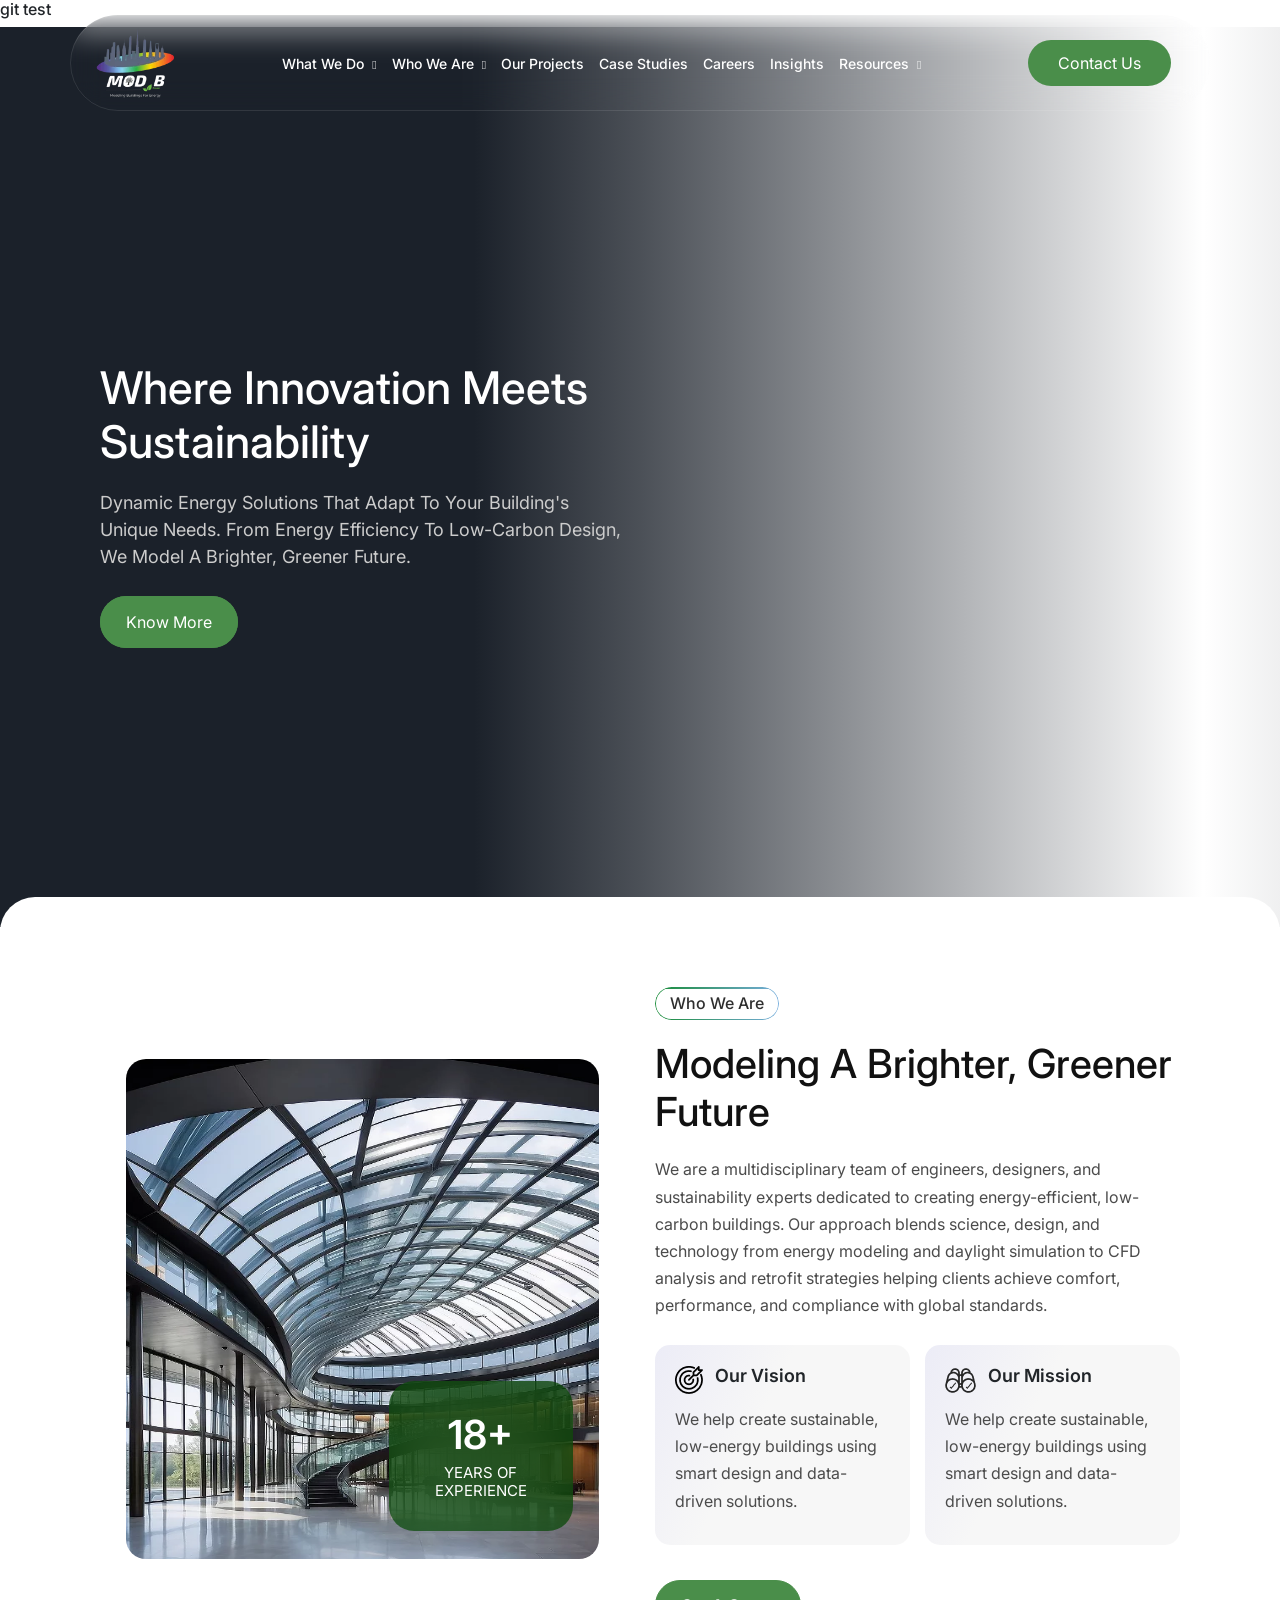
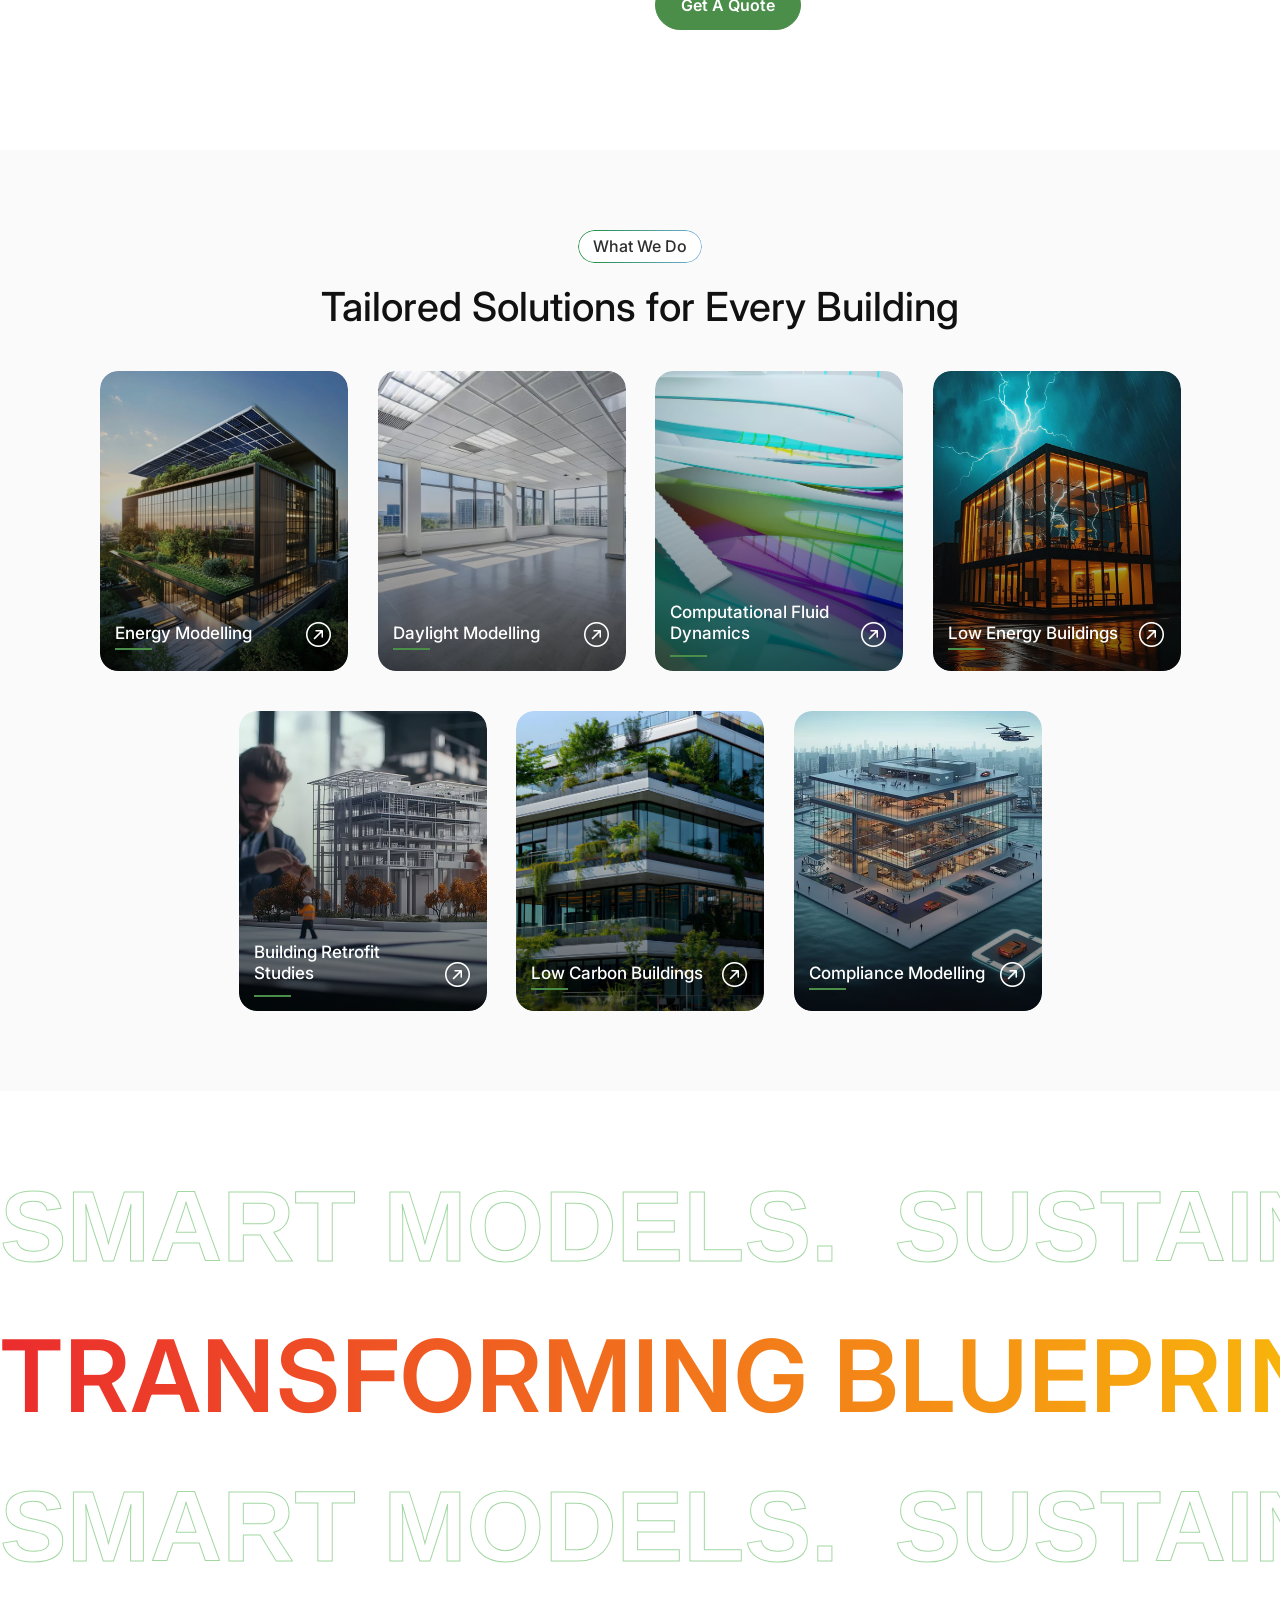
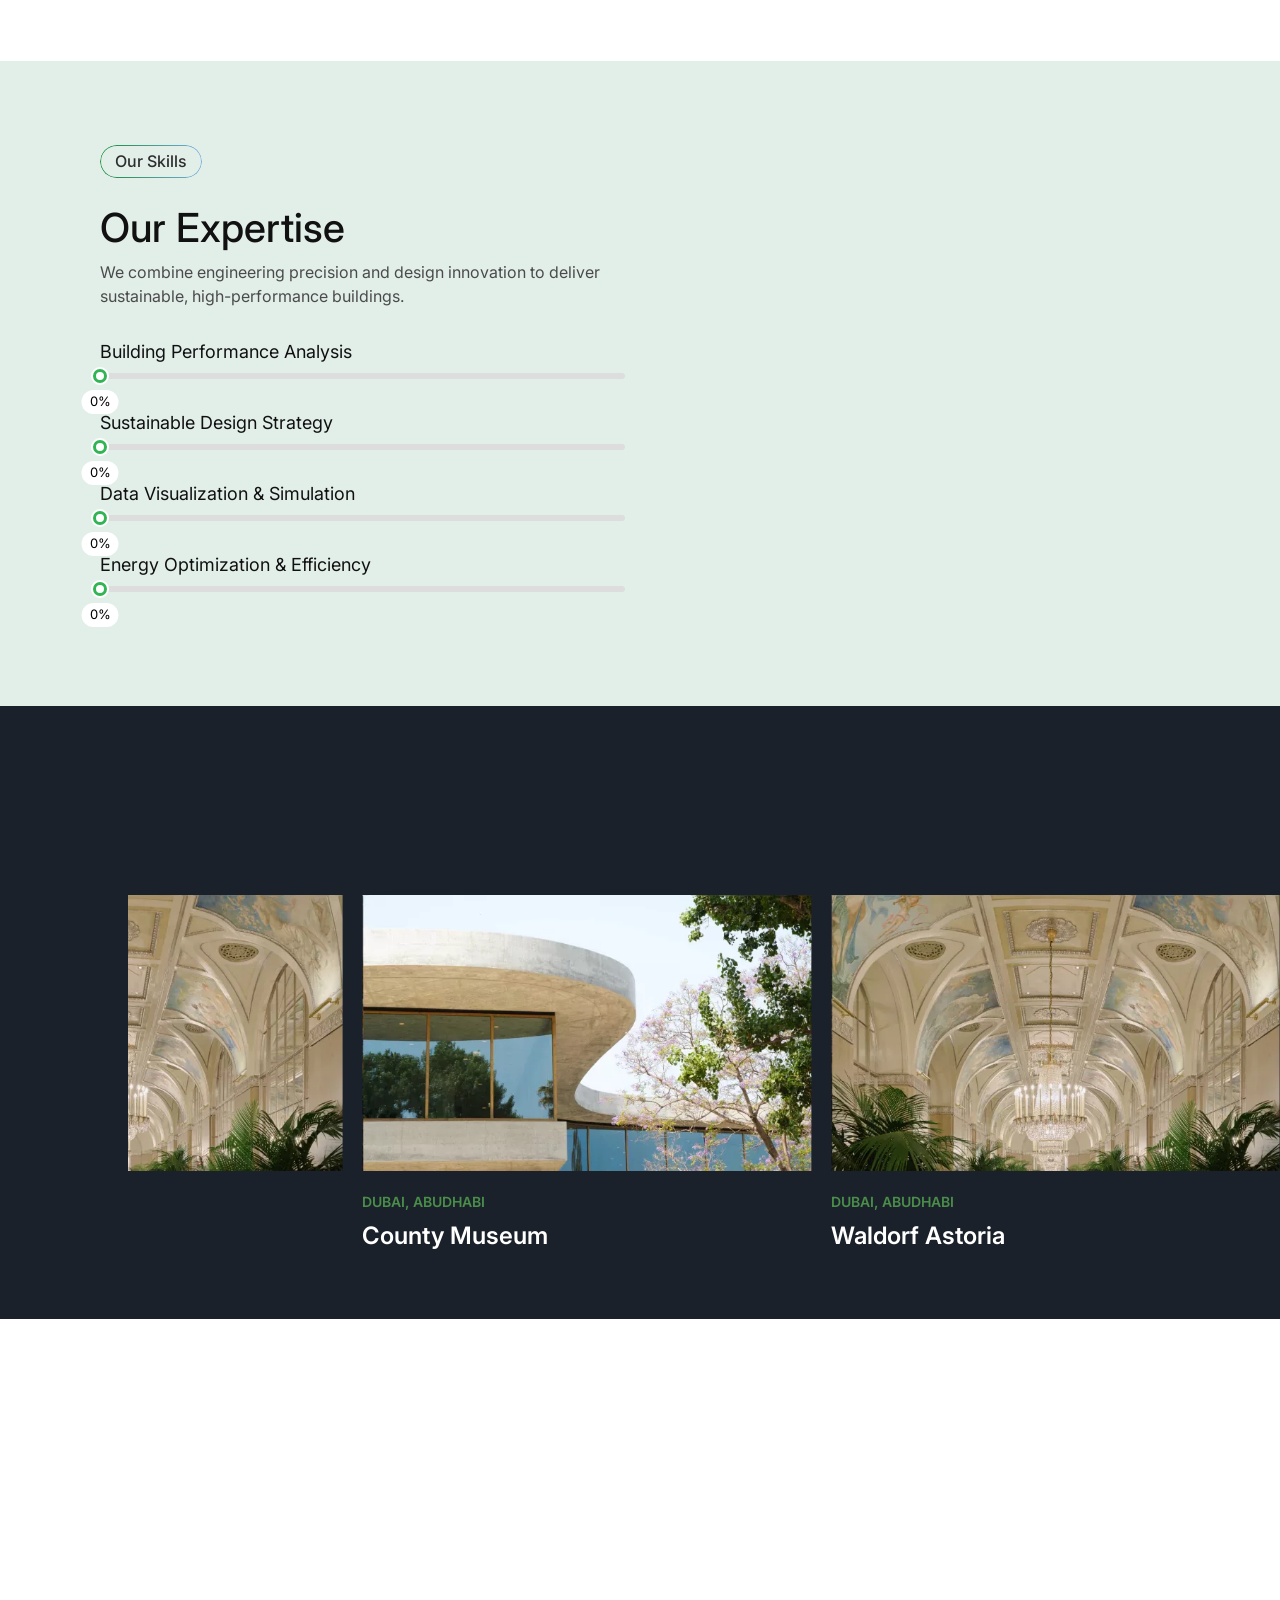
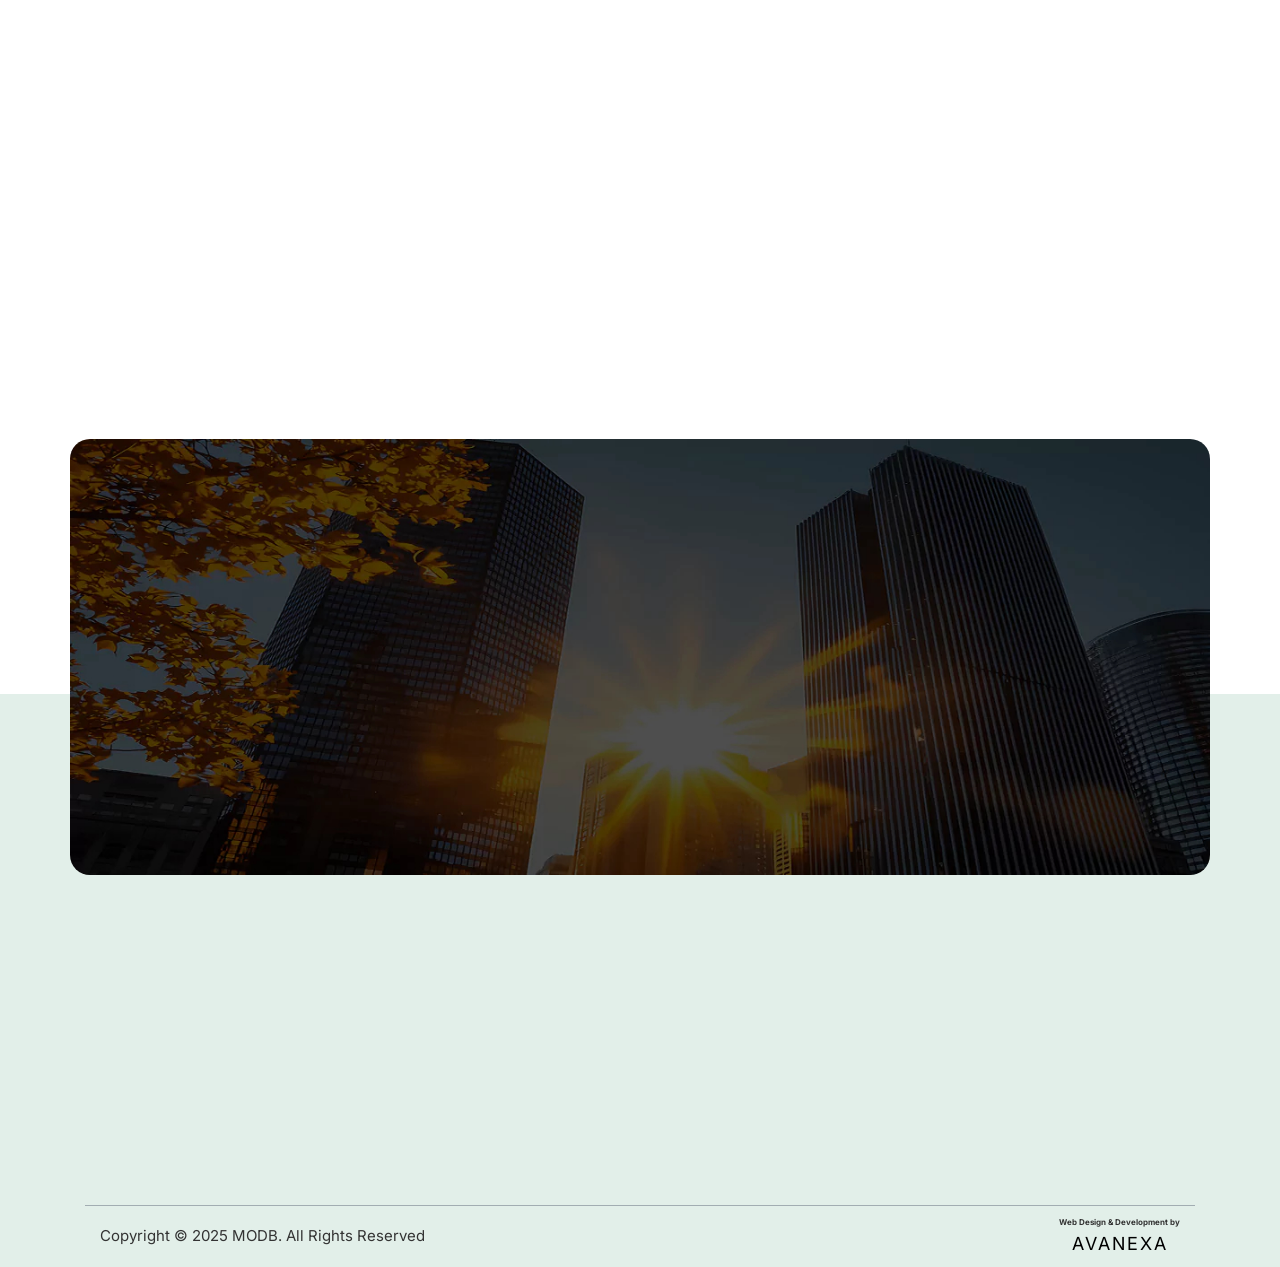
==== commit a03e8380: "test cpannel git" ====
--- a/index.html
+++ b/index.html
@@ -27,7 +27,7 @@
 <body>
 
   <!--- aos -->
-
+<h6>git test</h6>
    
    
 
@@ -160,6 +160,9 @@
     </ul>
   </div>
 </nav>
+
+
+
 <script>
 document.addEventListener("DOMContentLoaded", function () {
   const toggleBtn = document.getElementById("modoMenuToggle");
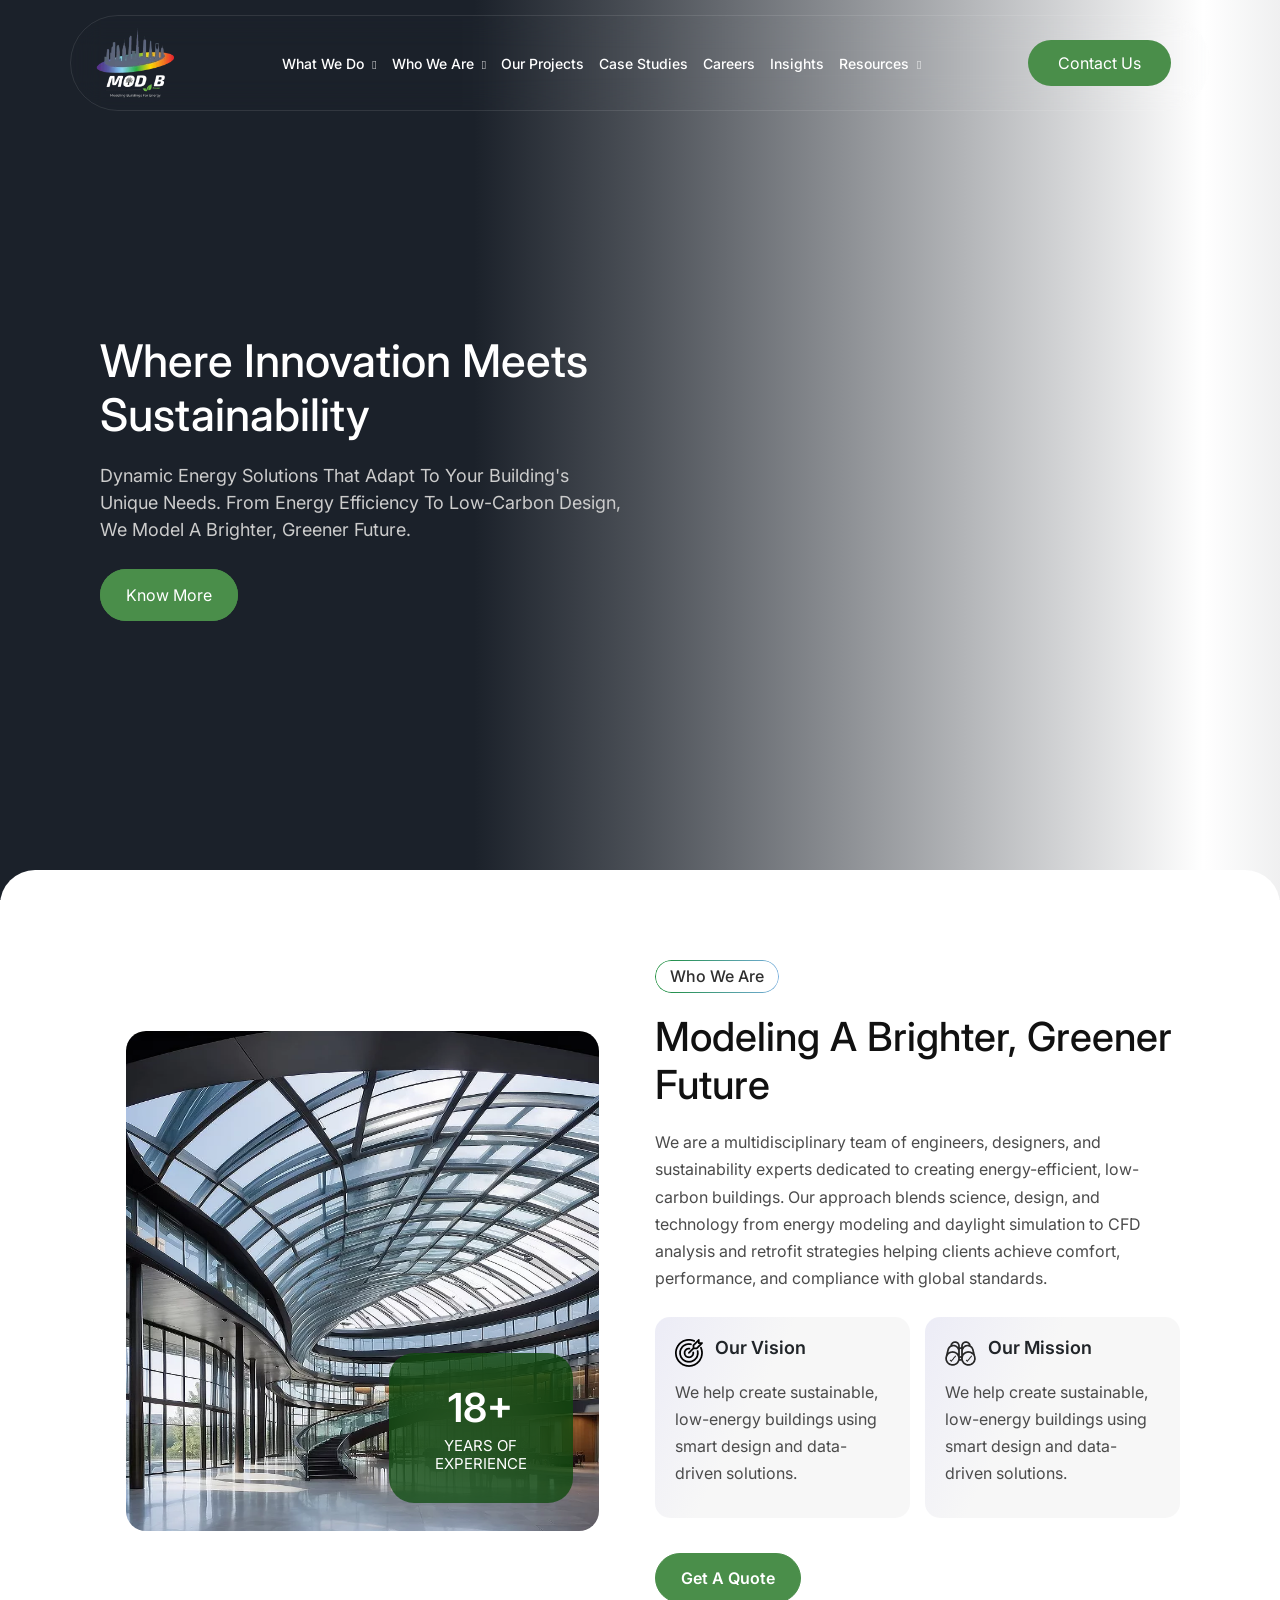
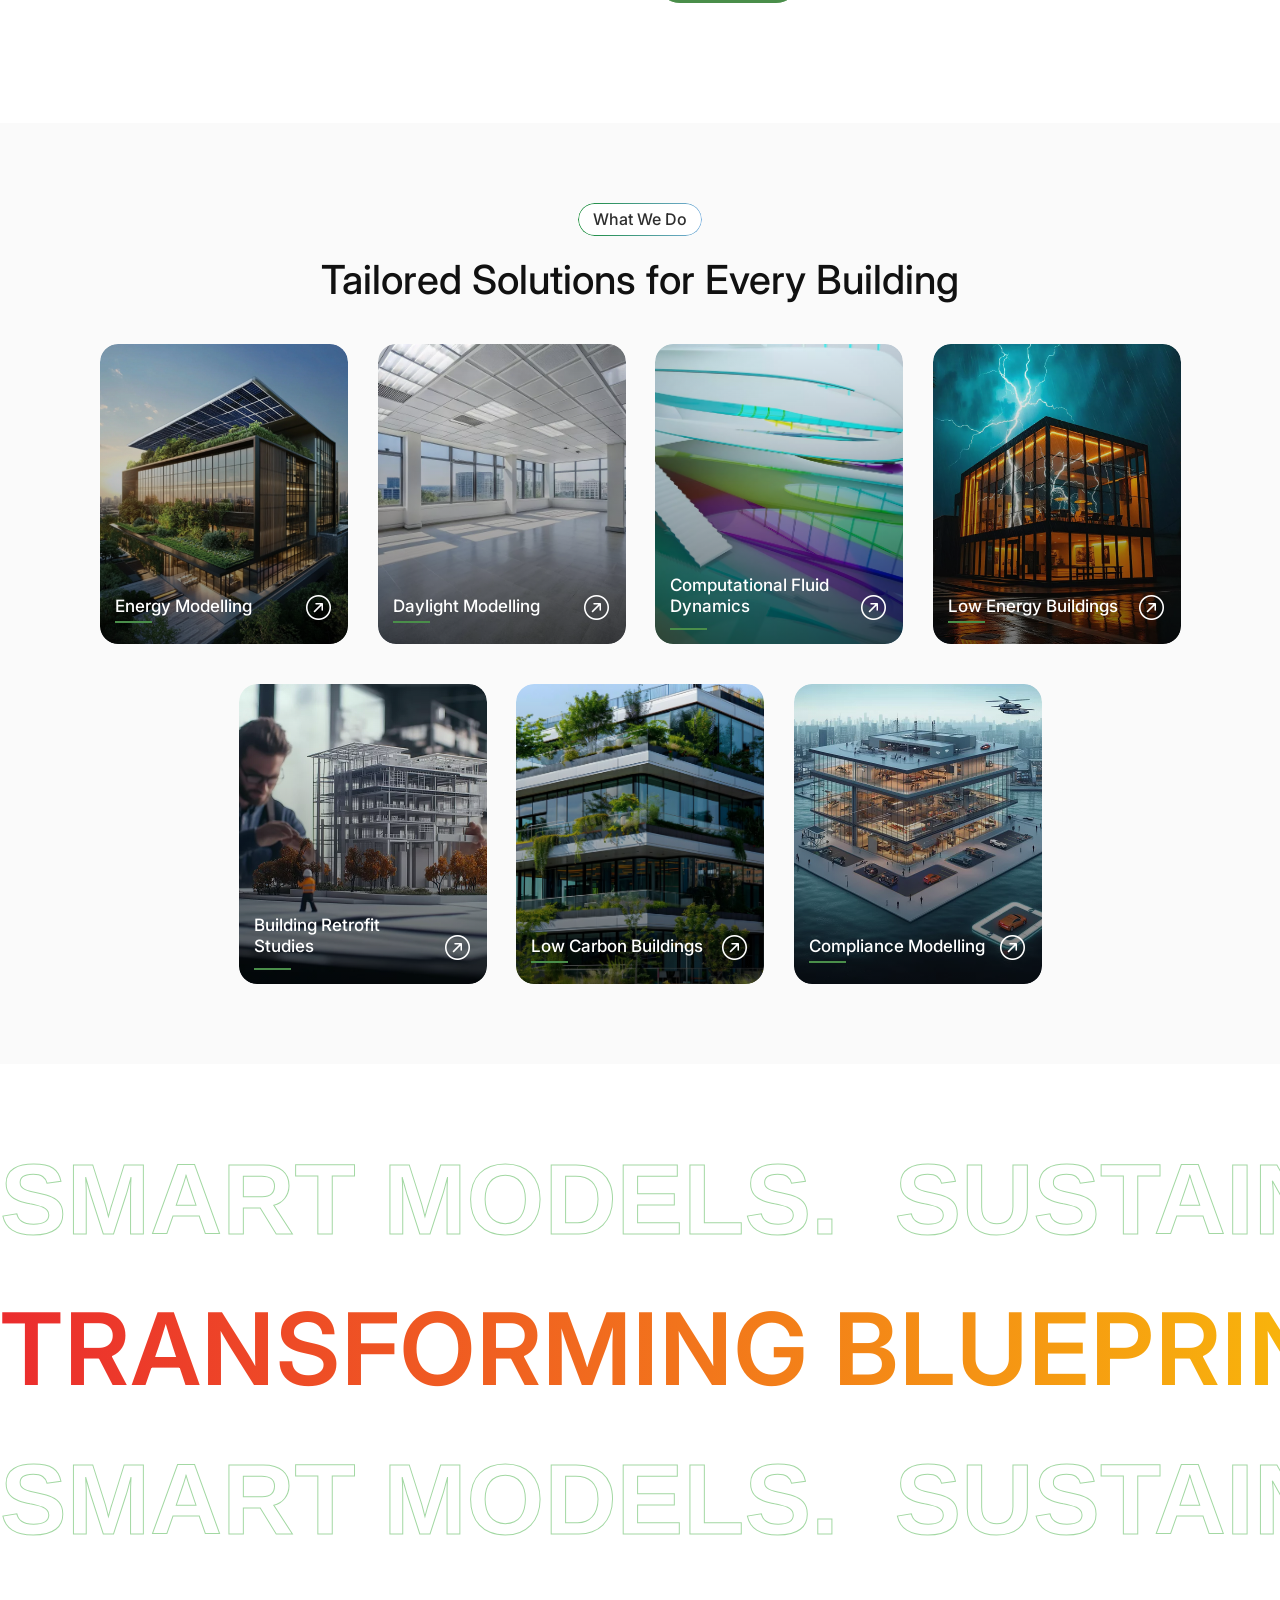
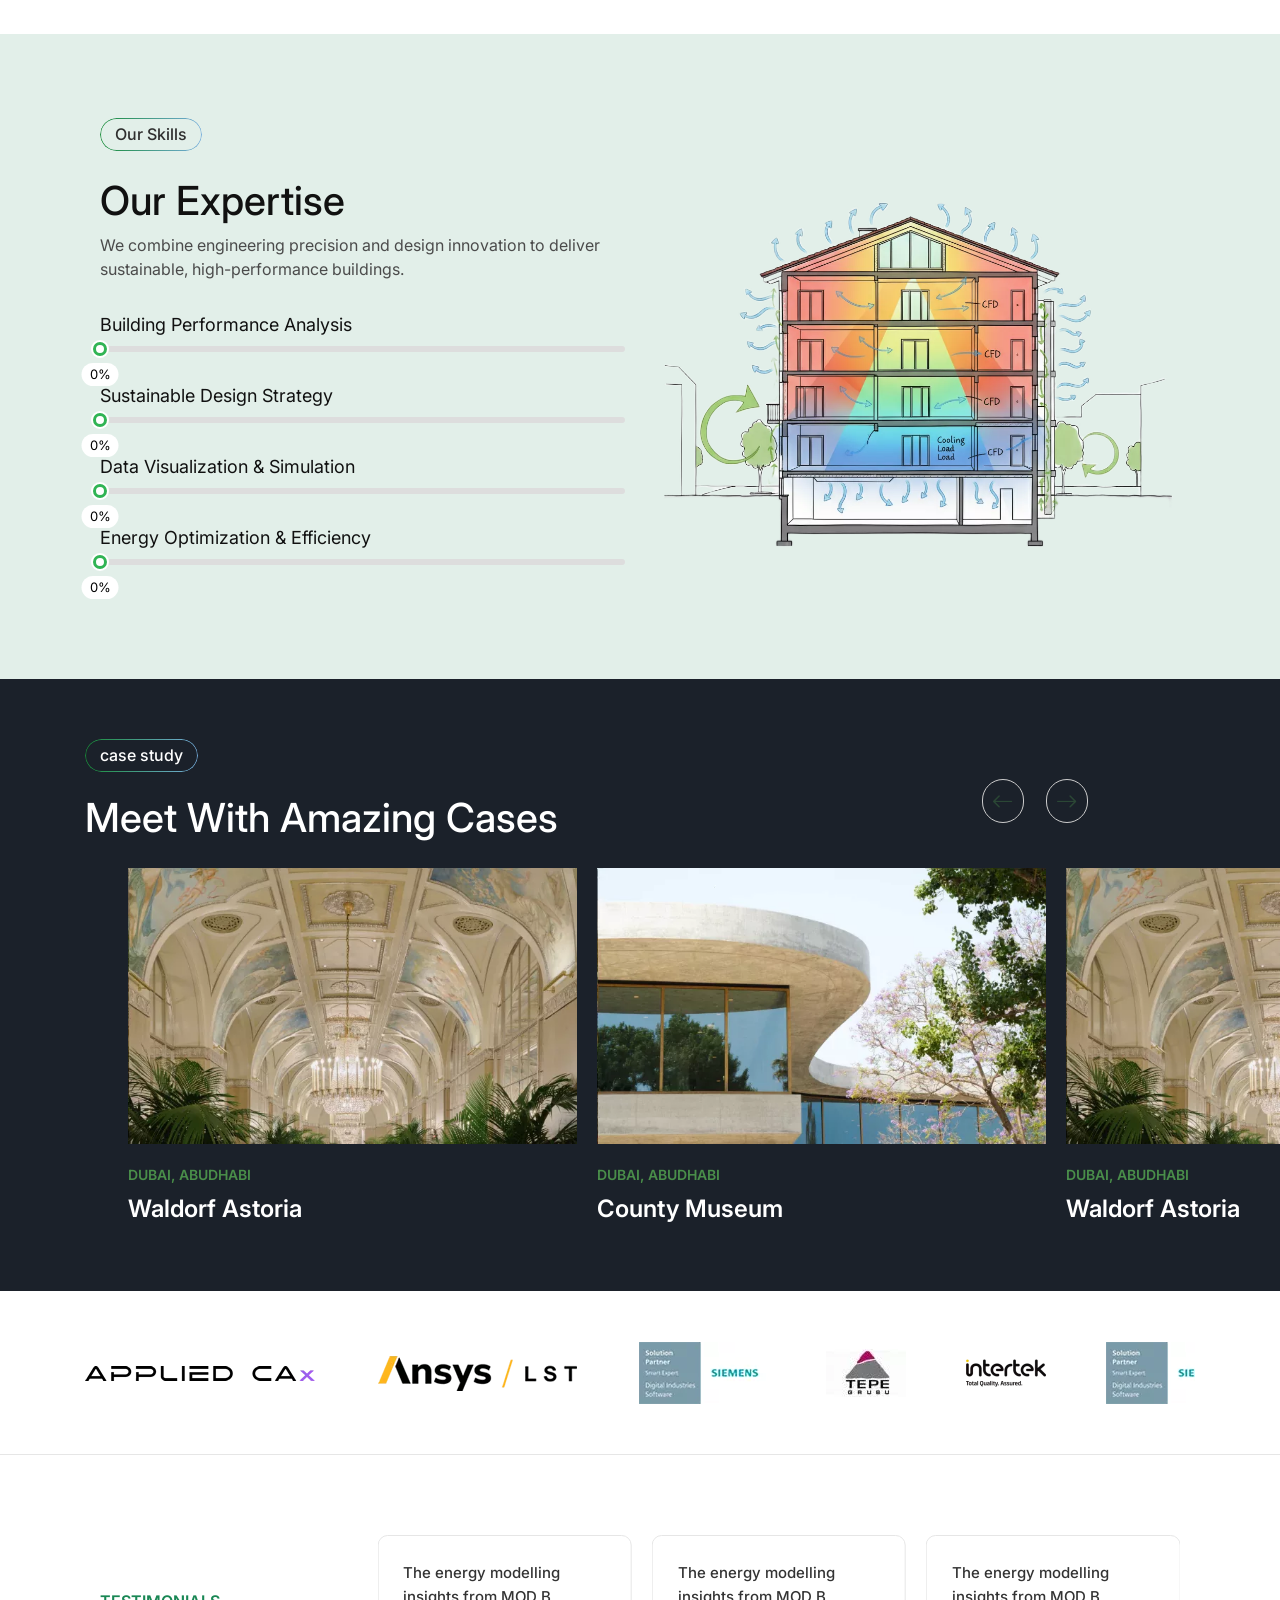
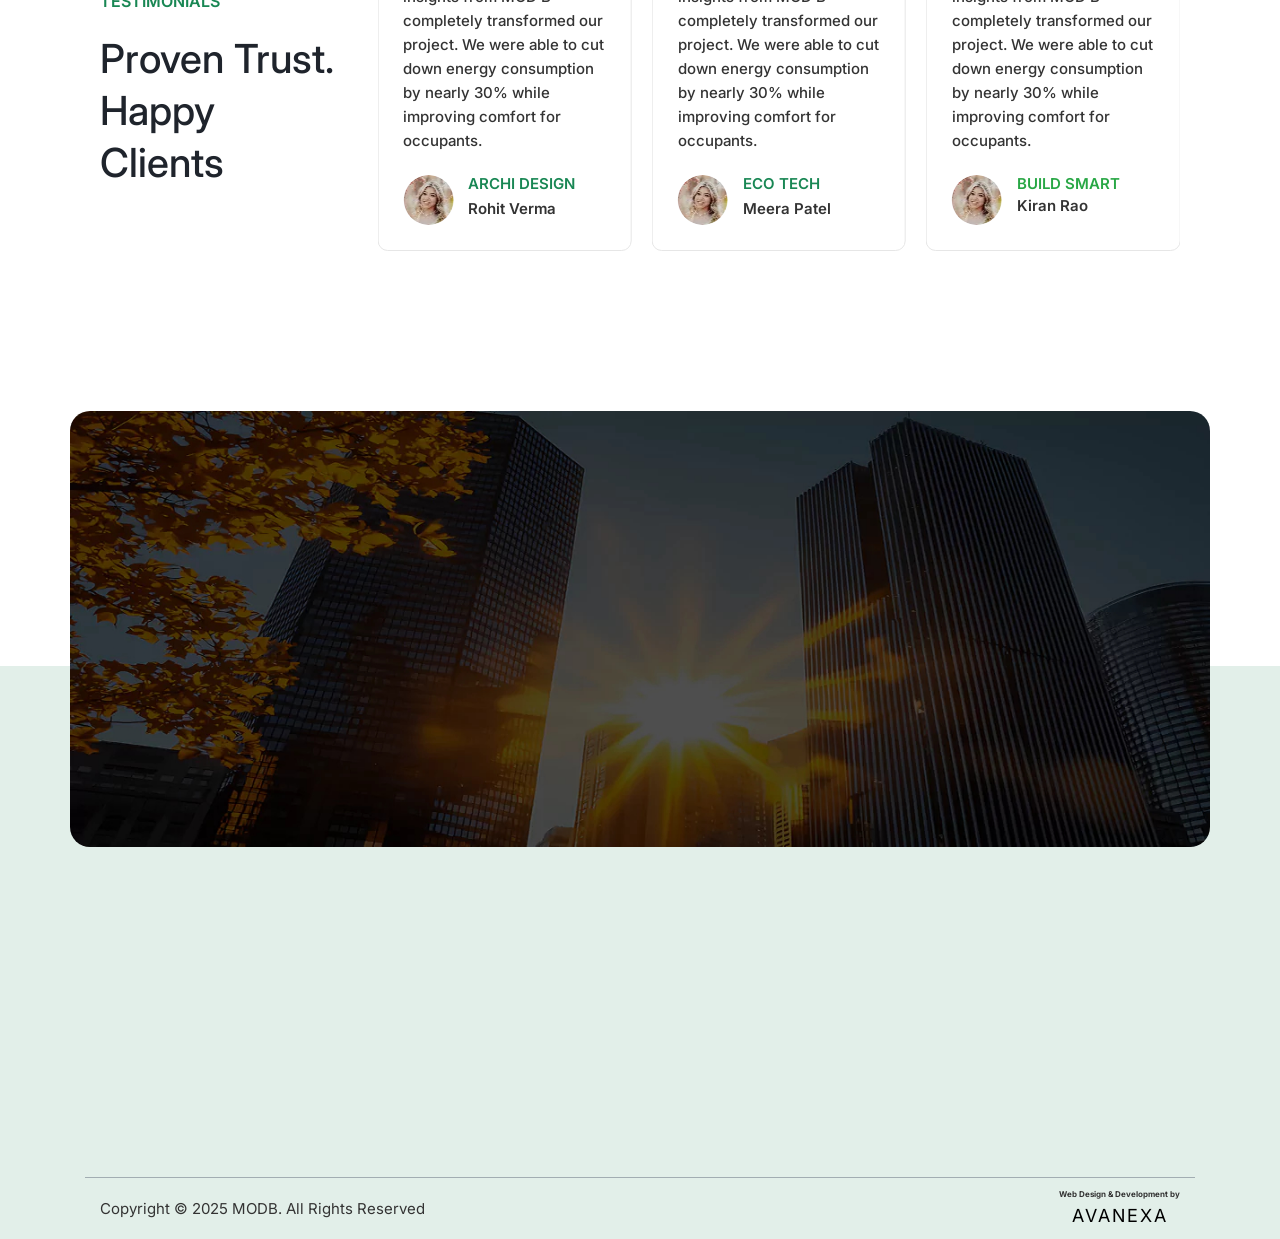
==== commit 002a59b9: "cpannl test success" ====
--- a/index.html
+++ b/index.html
@@ -27,7 +27,7 @@
 <body>
 
   <!--- aos -->
-<h6>git test</h6>
+
    
    
 
